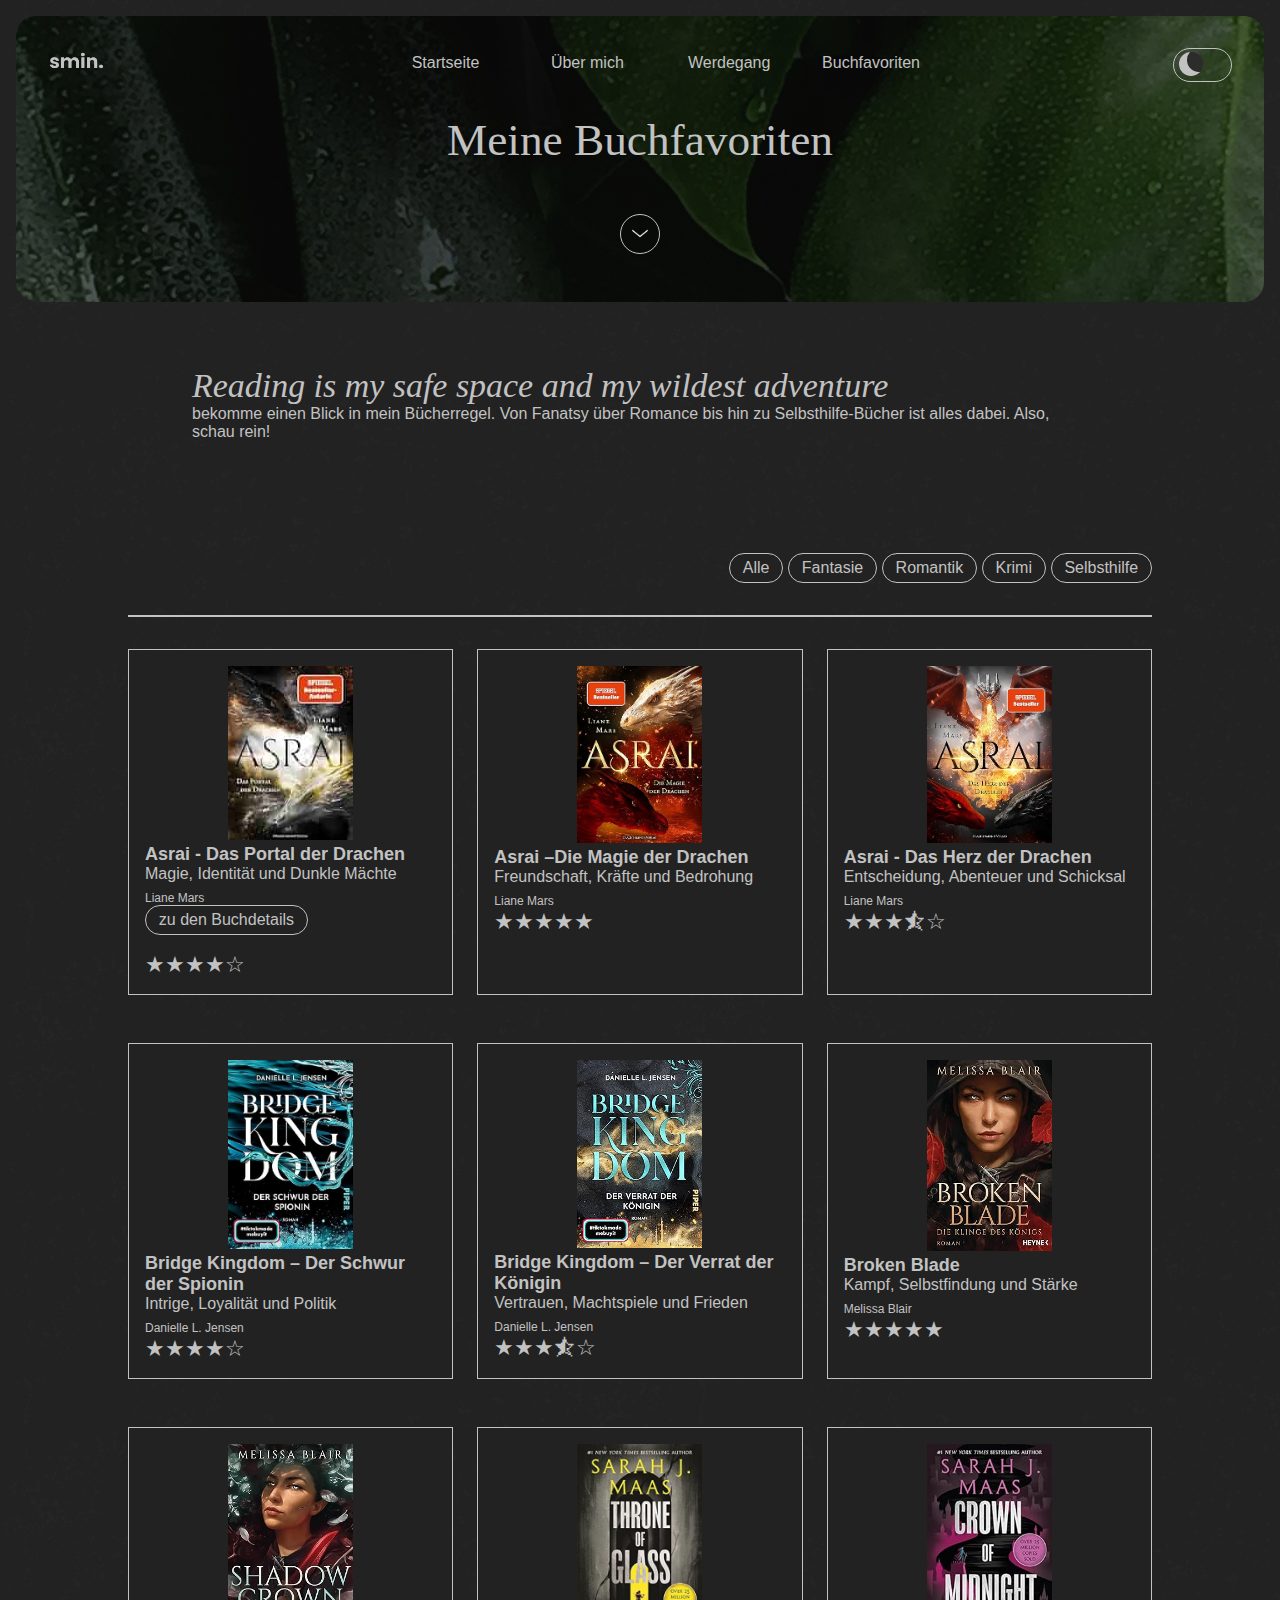
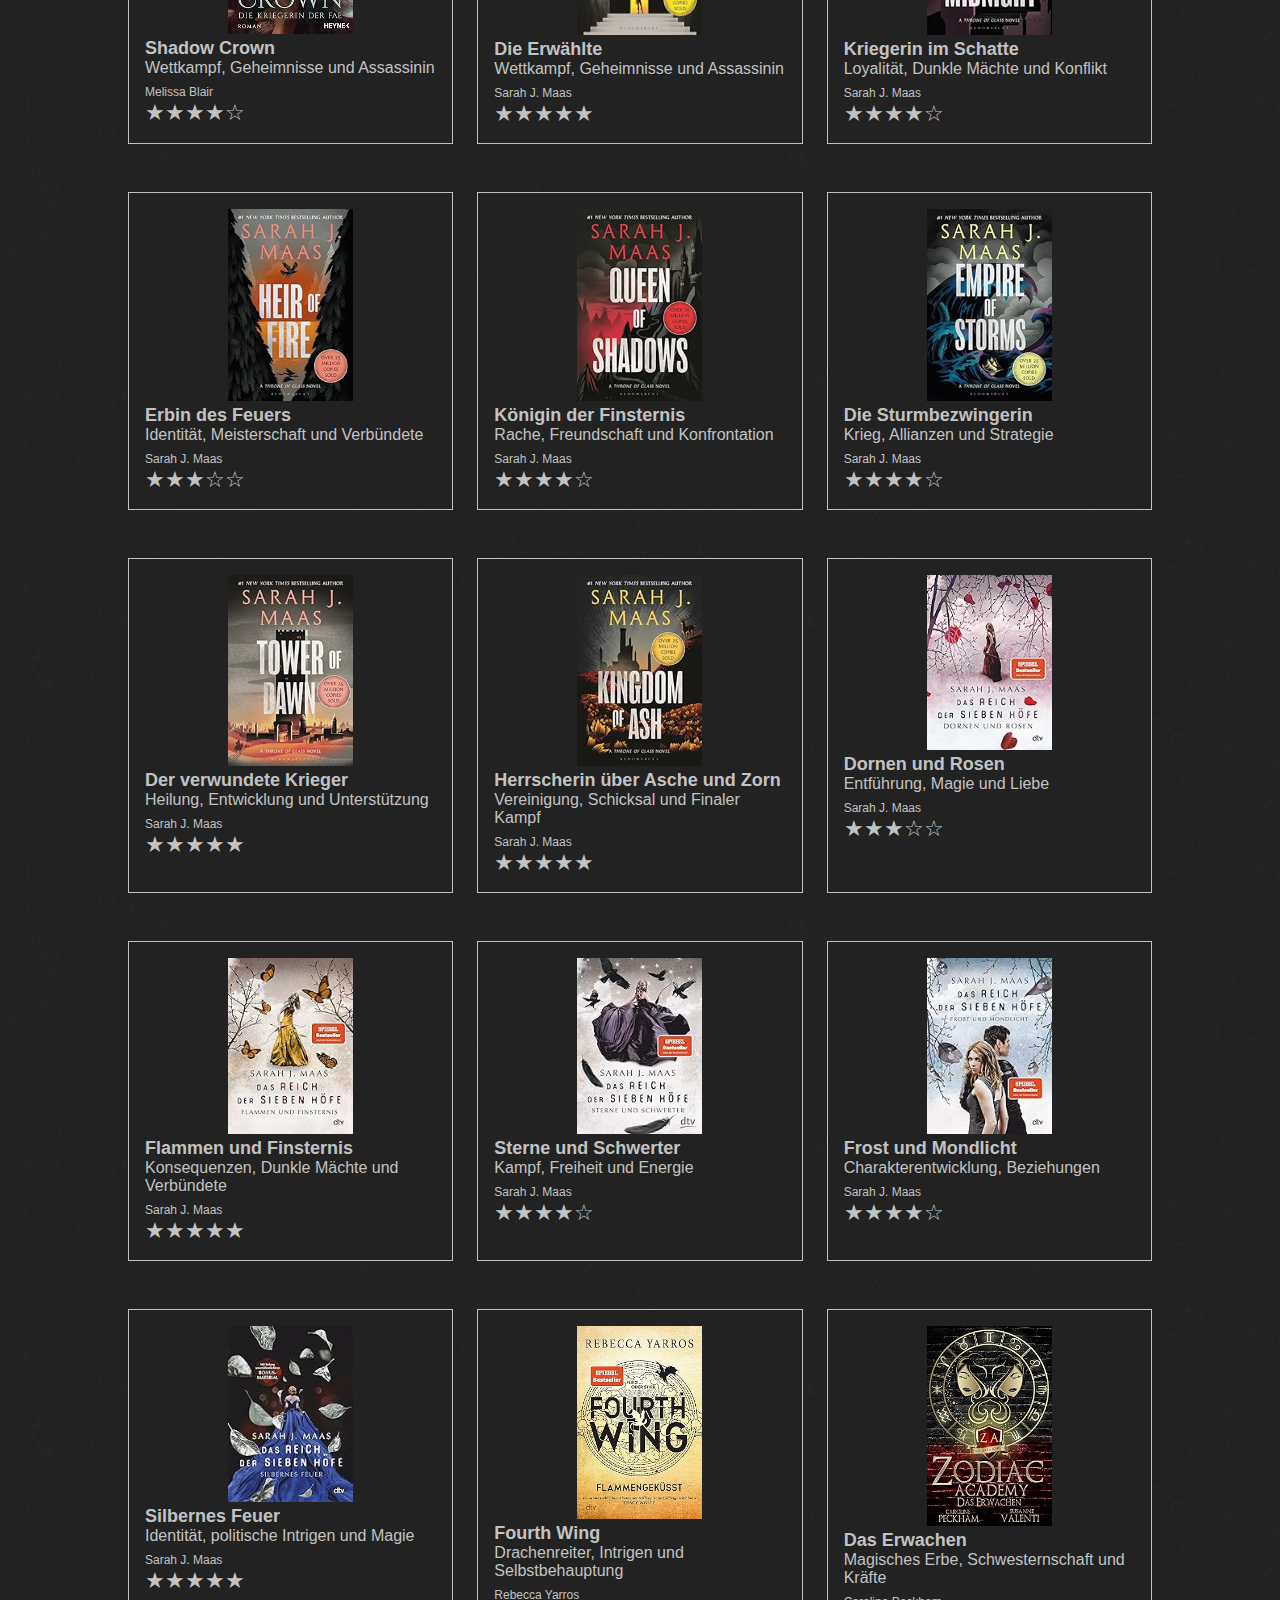
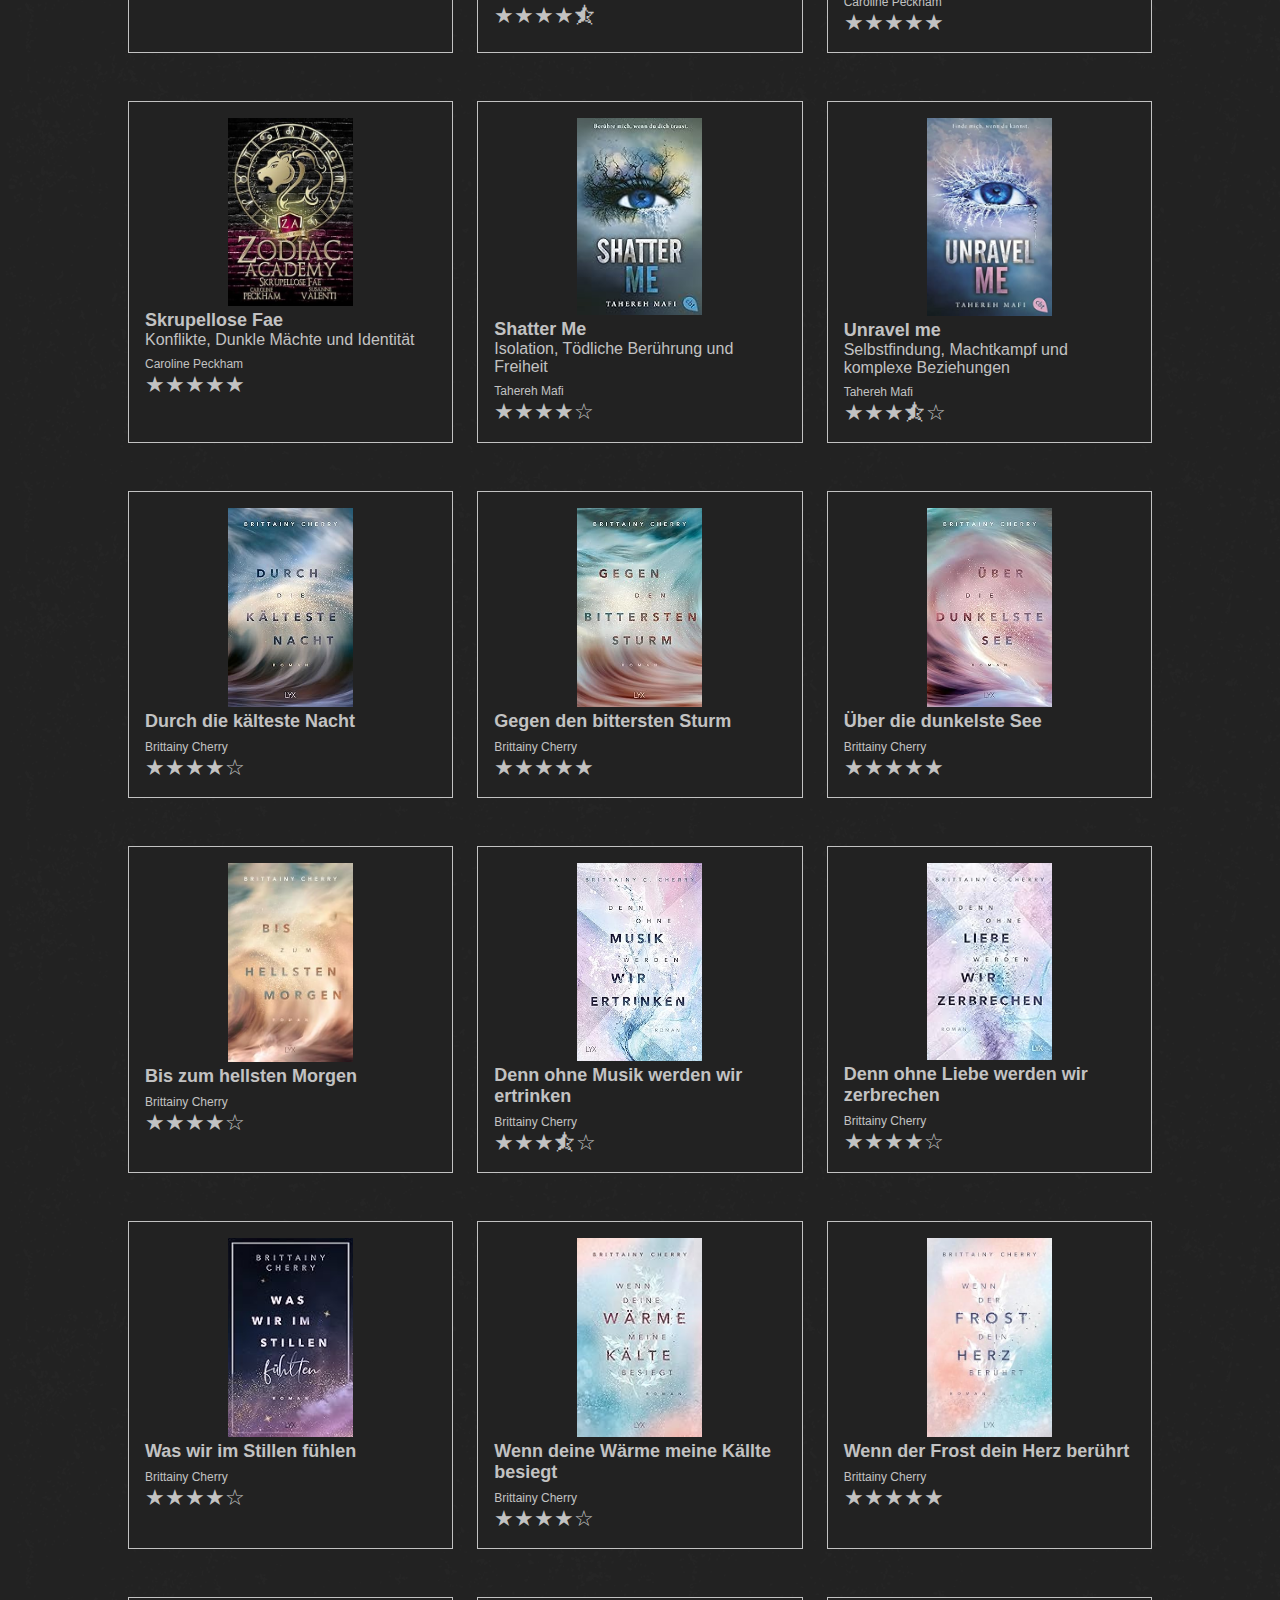
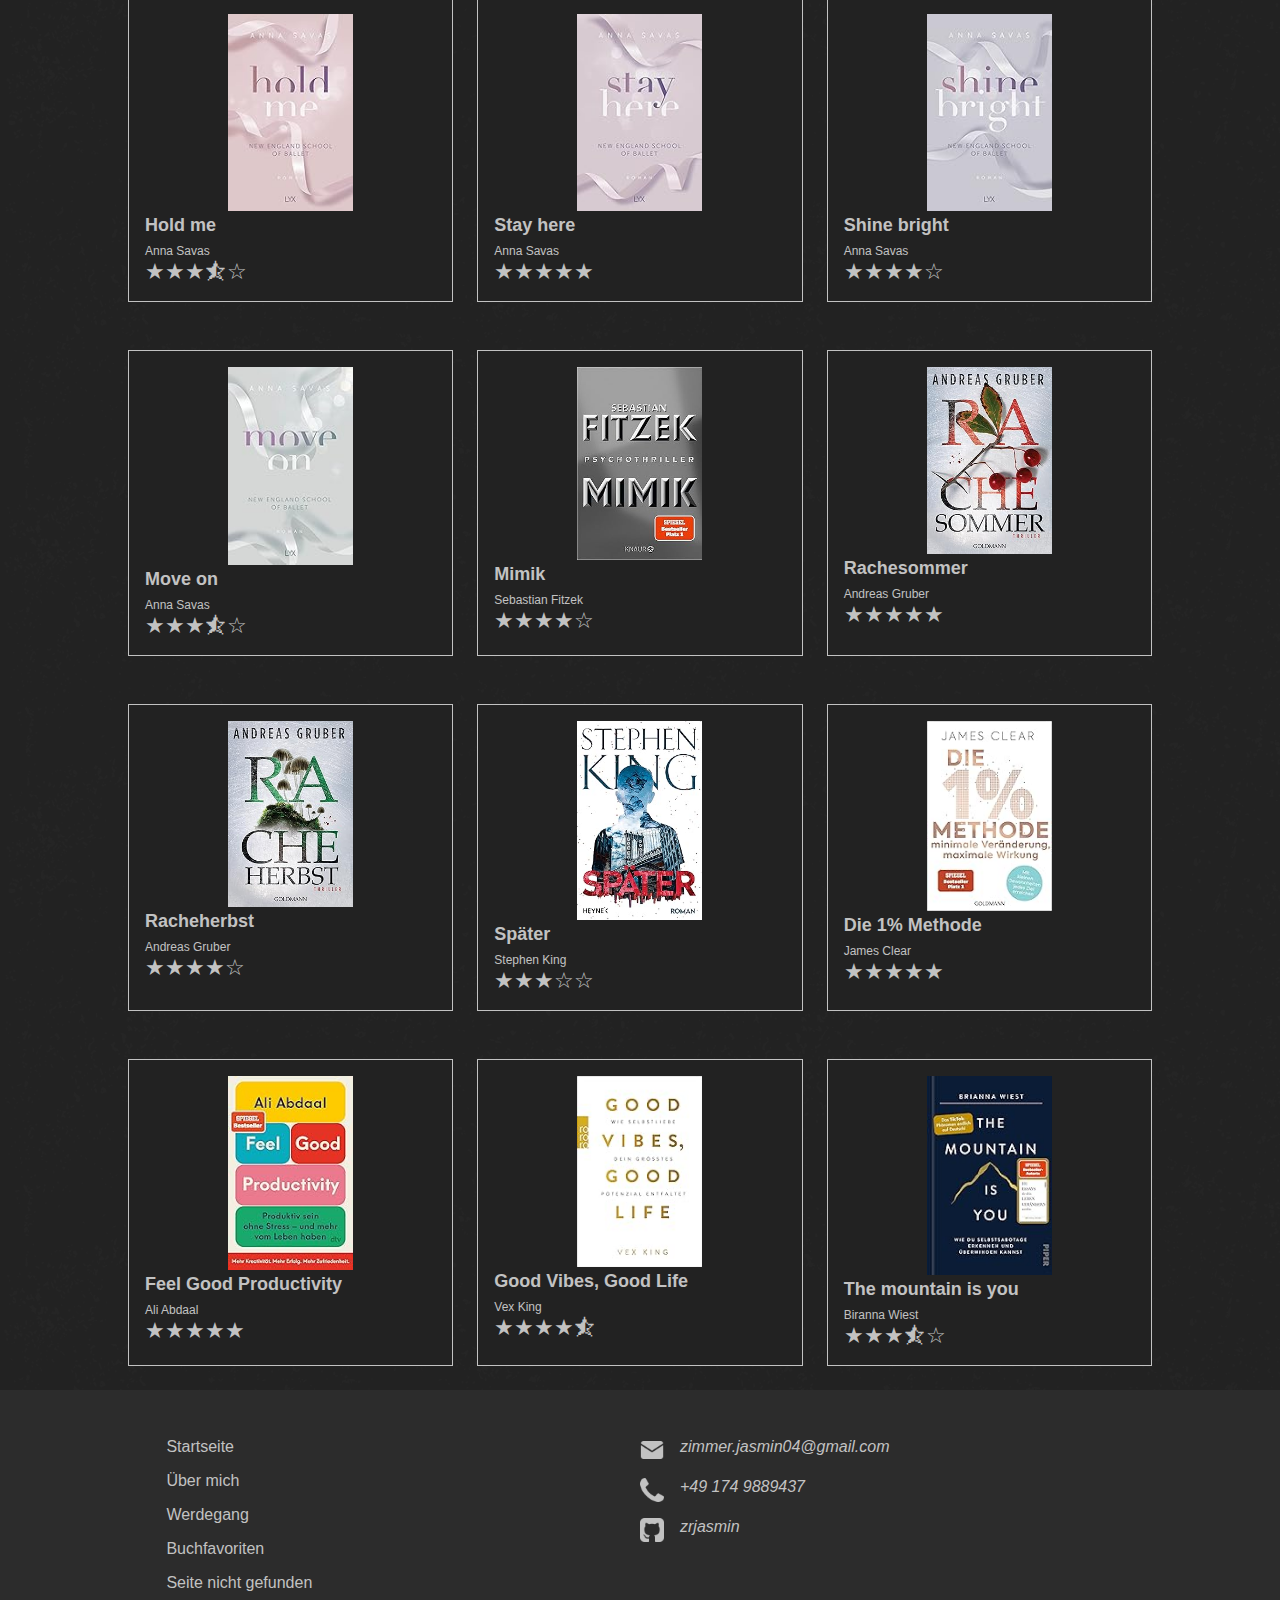
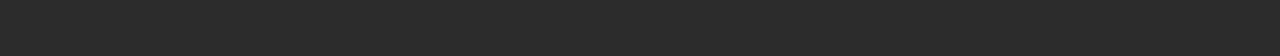
==== buchfavoriten.html @ d72a7612 "Alt Texte zu Bildern hinzugefügt" ====
<!DOCTYPE html>
<html lang="de" data-theme="dark">
  <head>
    <!--"/" wird durch Extension "Prettier" automatisch hinzugefügt-->
    <meta charset="UTF-8" />
    <meta name="viewport" content="width=device-width, initial-scale=1.0" />
    <title>Buchfavoriten</title>
    <link rel="stylesheet" href="buchfavoriten.css" />
    <link rel="stylesheet" href="global.css" />
    <script src="https://code.jquery.com/jquery-3.6.0.min.js"></script>
    <script defer src="./components.js"></script>
    <script defer src="rating.js"></script>
  </head>
  <body>
    <header id="header"></header>

    <main>
      <section class="intro">
        <h2><i>Reading is my safe space and my wildest adventure</i></h2>
        <p>
          bekomme einen Blick in mein Bücherregel. Von Fanatsy über Romance bis
          hin zu Selbsthilfe-Bücher ist alles dabei. Also, schau rein!
        </p>
      </section>

      <section class="buchübersicht">
        <div class="categories">
          <button class="book-filter" book-categorie="all">Alle</button>
          <button class="book-filter" book-categorie="fantasy">Fantasie</button>
          <button class="book-filter" book-categorie="romance">Romantik</button>
          <button class="book-filter" book-categorie="krimi">Krimi</button>
          <button class="book-filter" book-categorie="self-help">
            Selbsthilfe
          </button>
        </div>
        <div class="divider"></div>

        <div class="book-overlay hidden">
          <img
            src="./images/icon-close-darkm.png"
            class="close"
            onclick="closeOverlay()"
            aria-label="Buchdetails schließen"
          />
          <figure class="book-cover">
            <img src="" alt="" class="book-image" />
          </figure>
          <div class="overlay-info">
            <h3 class="book-title"></h3>
            <p class="book-keywords"></p>
            <p class="small book-author"></p>
          </div>
          <p></p>
        </div>

        <div class="container" id="buchcontainer">
          <article class="card fantasy" tabindex="0">
            <figure class="book-cover">
              <img
                src="./images/buecher/Asrai-1.jpg"
                alt="Cover mit zwei Drachen die um eine Portal herumfliegen"
                class="book-image"
              />
            </figure>
            <div class="book-info" data-rating="4">
              <h3 class="book-title">Asrai - Das Portal der Drachen</h3>
              <p class="book-keywords">Magie, Identität und Dunkle Mächte</p>
              <p class="small book-author">Liane Mars</p>
              <p class="hidden-klappentext">
                Entgegen aller Konventionen darf die mittellose Elaja eine
                Ausbildung zur Drachenreiterin beginnen. Doch ohne eigenen
                Drachen zur praktischen Prüfung anzutreten, ist schwierig. Zum
                Glück besitzt der nach einem schweren Flugunfall traumatisierte
                Ian gleich zwei Drachen. Die beiden gehen einen Deal ein, aber
                schon bald erkennt Elaja, dass Ians Drachen Geheimnisse hüten,
                die besser unentdeckt geblieben wären.
              </p>
              <button class="detail-button">zu den Buchdetails</button>
            </div>
          </article>

          <article class="card fantasy">
            <figure class="book-cover">
              <img
                src="./images/buecher/Asrai-2.jpg"
                alt="Buchcover mit zwei Drachen vor einem feurigen Hintergrund"
                class="book-image"
              />
            </figure>
            <div class="book-info" data-rating="5">
              <h3 class="book-title">Asrai –Die Magie der Drachen</h3>
              <p class="book-keywords">Freundschaft, Kräfte und Bedrohung</p>
              <p class="small book-author">Liane Mars</p>
            </div>
            <p class="hidden-klappentext">
              Elaja besitzt endlich ihren eigenen Drachen, nur ist der ganz
              anders als erwartet: dominant, kriegerisch und grummelig.
              Zusätzlich kämpft sie mit der in ihr erwachenden uralten Magie,
              die entschlossen den Mann töten will, den Elaja liebt. Um ihn zu
              retten und einen Krieg zu verhindern, muss sie die Asrai in sich
              besiegen. Ein Wagnis, das die gesamte Drachenwelt erschüttert.
            </p>
          </article>
          <article class="card fantasy">
            <figure class="book-cover">
              <img
                src="./images/buecher/Asrai-3.jpg"
                alt="Buchcover mit zwei sich ansehende Drachen und ein weiter Drachen der Feuer speit"
                class="book-image"
              />
            </figure>
            <div class="book-info" data-rating="3.5">
              <h3 class="book-title">Asrai - Das Herz der Drachen</h3>
              <p class="stichwörter">Entscheidung, Abenteuer und Schicksal</p>

              <p class="small book-author">Liane Mars</p>
            </div>
            <p class="hidden-klappentext">
              Eigentlich will Linnea nur in Ruhe als Dorfheilerin leben.
              Stattdessen wird sie an den Drachenhort gerufen, weil sie die
              wiedergeborene ASRAI sein soll. Leider weiß sie nichts mehr von
              ihren vergangenen Leben. Weder erinnert sie sich an Manila, den
              mächtigsten Drachen aller Zeiten, noch an den Mann, den sie einst
              unendlich liebte. Der hingegen weiß noch jedes Detail und setzt
              alles daran, seine frühere Seelengefährtin zurückzugewinnen. Doch
              Linnea ist nicht Elaja und will um ihrer selbst willen geliebt
              werden. Bis sie entdeckt, dass ihr Seelengefährte ein tödliches
              Geheimnis verbirgt.
            </p>
          </article>

          <article class="card fantasy">
            <figure class="book-cover">
              <img
                src="./images/buecher/bride-kingdom-1.jpg"
                alt="Buchcover mit türkisfarbenden magisch wirkenden Fäden"
                class="book-image"
              />
            </figure>
            <div class="book-info" data-rating="4">
              <h3 class="book-title">
                Bridge Kingdom – Der Schwur der Spionin
              </h3>
              <p class="book-keywords">Intrige, Loyalität und Politik</p>
              <p class="small book-author">Danielle L. Jensen</p>
            </div>
            <p class="hidden-klappentext">
              Ihr ganzes Leben lang wurde Lara darauf vorbereitet, Aren, den
              König des mysteriösen Bridge Kingdom, zu heiraten und
              auszuspionieren, um ihrem Vater die Geheimnisse des bisher
              uneinnehmbaren Reiches zu offenbaren. Doch als Lara Aren näher
              kennenlernt, beginnt sie, alles infrage zu stellen, was man sie
              gelehrt hat. Und je näher sie ihrem Ziel, dem Untergang des
              mächtigen Bridge Kingdom, kommt, desto mehr verliebt sie sich in
              dessen mysteriösen König. Nun muss sie sich entscheiden: Welches
              Königreich wird sie zerstören und welches Volk retten?
            </p>
          </article>
          <article class="card fantasy">
            <figure class="book-cover">
              <img
                src="./images/buecher/Bride-Kingdom-2.jpg"
                alt="Buchcover mit goldenen Schattierungen"
                class="book-image"
              />
            </figure>
            <div class="book-info" data-rating="3.5">
              <h3 class="book-title">
                Bridge Kingdom – Der Verrat der Königin
              </h3>
              <p class="book-keywords">Vertrauen, Machtspiele und Frieden</p>
              <p class="small book-author">Danielle L. Jensen</p>
            </div>
            <p class="hidden-klappentext">
              Lara hat die Intrigen ihres Vaters zu spät erkannt. Durch ihren
              Verrat konnte er das Bridge Kingdom einnehmen und hat nun die
              Kontrolle über alle anderen Reiche. Lara wurde verbannt und darf
              nie wieder ins Bridge Kingdom zurückkehren – sonst droht ihr der
              Tod. Doch dann wird Aren von ihrem Vater gefangen genommen. Lara
              ist fest entschlossen, Aren zu retten. Doch der Kampf um das
              Bridge Kingdom wird mit aller Brutalität geführt. Und während
              alle, die sie liebt, in tödlicher Gefahr schweben, muss Lara
              entscheiden, für wen sie kämpft: Aren, ihr Königreich oder sich
              selbst.
            </p>
          </article>

          <article class="card fantasy">
            <figure class="book-cover">
              <img
                src="./images/buecher/broken-blade.jpg"
                alt="Buchcover mit einer schwarzhaarigen Assassinin, die silbere Augen hat und eine Kapuze trägt"
                class="book-image"
              />
            </figure>
            <div class="book-info" data-rating="5">
              <h3 class="book-title">Broken Blade</h3>
              <p class="book-keywords">Kampf, Selbstfindung und Stärke</p>
              <p class="small book-author">Melissa Blair</p>
            </div>
            <p class="hidden-klappentext">
              Als Klinge des Königs hat Keera alles erreicht. Sie ist die
              wichtigste Assassine des Königs, und sie ist auch die beste.
              Niemand, der von Magie gezeichnet ist, kann ihr entkommen. Bis
              jetzt. Als Gerüchte über einen Rebellen aufkommen, der sich nur
              der Schatten nennt, muss Keera zeigen, was sie kann. Doch auch sie
              verbirgt ein dunkles Geheimnis – und eine noch heimlichere Liebe.
              Und plötzlich steht alles auf dem Spiel …
            </p>
          </article>
          <article class="card fantasy">
            <figure class="book-cover">
              <img
                src="./images/buecher/Shadow-crown.jpg"
                alt="Bild von einer schwarzhaarigen Assassinin, die vor einem leuchtetn Gestrüpp steht"
                class="book-image"
              />
            </figure>
            <div class="book-info" data-rating="4">
              <h3 class="book-title">Shadow Crown</h3>
              <!--ändern-->
              <p class="book-keywords">Wettkampf, Geheimnisse und Assassinin</p>
              <p class="small book-author">Melissa Blair</p>
            </div>
            <p class="hidden-klappentext">
              Für das Königreich ist Keera die Klinge des Königs, seine
              gefürchtetste und zuverlässigste Attentäterin. Doch im Verborgenen
              arbeitet sie mit den Faen zusammen. Gemeinsam mit dem dunklen,
              grüblerischen Fae Riven, der Keeras Blut in Wallung bringt, plant
              sie, den tyrannischen König des Menschenreichs zu töten. Doch es
              gibt einen Verräter unter ihnen – und Keera ist die
              Hauptverdächtige. Und gerade, als sie glaubt, eine neue Familie
              und ihre große Liebe gefunden zu haben, steht auf einmal noch viel
              mehr auf dem Spiel als nur ihr eigenes Leben …
            </p>
          </article>

          <article class="card fantasy">
            <figure class="book-cover">
              <img
                src="./images/buecher/throne-of-glass-1.jpg"
                alt="Buchcover mit eine großen Tor indem eine Frau steht"
                class="book-image"
              />
            </figure>
            <div class="book-info" data-rating="5">
              <h3 class="book-title">Die Erwählte</h3>
              <p class="book-keywords">Wettkampf, Geheimnisse und Assassinin</p>
              <p class="small book-author">Sarah J. Maas</p>
            </div>
            <p class="hidden-klappentext">
              Celaena Sardothien ist jung, schön und zum Tode verurteilt. Doch
              dann taucht Chaol Westfall, Captain der Leibgarde, auf und bietet
              ihr eine einzige Chance zum Überleben. Kronprinz Dorian hat sie
              dazu ausersehen, einen tödlichen Wettkampf zu bestreiten: Wenn es
              ihr gelingt, für ihn 23 kampferprobte Männer zu besiegen, wird sie
              ihre Freiheit wiedererlangen. Beim gemeinsamen Training mit
              Captain Westfall findet sie immer mehr Gefallen an dem jungen,
              geheimnisvollen Mann. Und auch der Kronprinz lässt sie nicht kalt.
              Zeit, über ihre Gefühle nachzudenken, bleibt ihr allerdings nicht.
              Denn etwas abgrundtief Böses lauert im Dunkeln des Schlosses – und
              es ist da, um zu töten.
            </p>
          </article>
          <article class="card fantasy">
            <figure class="book-cover">
              <img
                src="./images/buecher/crown-of-midnight.jpg"
                alt="Buchcover mit einer Frau, die vor einem Treppenaufgang steht"
                class="book-image"
              />
            </figure>
            <div class="book-info" data-rating="4">
              <h3 class="book-title">Kriegerin im Schatte</h3>
              <p class="book-keywords">Loyalität, Dunkle Mächte und Konflikt</p>
              <p class="small book-author">Sarah J. Maas</p>
            </div>
            <p class="hidden-klappentext">
              Celaena hat sich in einem unerbittlichen Wettkampf gegen ihre
              Konkurrenten durchgesetzt und ist nun Champion des Königs. Nach
              seinen Vorgaben soll sie unliebsame Gegner beseitigen, die dessen
              grausame Herrschaft beenden wollen. Doch statt sie aus dem Weg zu
              räumen, warnt Celaena seine Feinde und ermöglicht ihnen so die
              Flucht. Dieses Geheimnis verbirgt sie zunächst selbst vor Chaol,
              zu dem sie sich gegen ihren Willen immer mehr hingezogen fühlt.
              Wie sehr kann sie ihm vertrauen? Schließlich ist Chaol der Captain
              der königlichen Leibgarde. Soll sie auf ihr Herz oder ihren
              Verstand hören?
            </p>
          </article>
          <article class="card fantasy">
            <figure class="book-cover">
              <img
                src="./images/buecher/heir-of-fire.jpg"
                alt="Buchcover mit eine fliegenden Vogel in zwischen Bäumen fliegt"
                class="book-image"
              />
            </figure>
            <div class="book-info" data-rating="3">
              <h3 class="book-title">Erbin des Feuers</h3>
              <p class="book-keywords">
                Identität, Meisterschaft und Verbündete
              </p>
              <p class="small book-author">Sarah J. Maas</p>
            </div>
            <p class="hidden-klappentext">
              Von den Salzminen Endoviers über das gläserne Schloss in Rifthold
              bis nach Wendlyn – ganz gleich, wohin Celaenas Weg führt, sie muss
              sich ihrer Vergangenheit stellen und dem Geheimnis ihrer Herkunft.
              Einem Geheimnis, das alles – ihre Gegenwart und ihre Zukunft – für
              immer verändern wird.
            </p>
          </article>

          <article class="card fantasy">
            <figure class="book-cover">
              <img
                src="./images/buecher/queen-of-shadows.jpg"
                alt="Buchcover von einem düsteren Schloss"
                class="book-image"
              />
            </figure>
            <div class="book-info" data-rating="4">
              <h3 class="book-title">Königin der Finsternis</h3>
              <p class="book-keywords">Rache, Freundschaft und Konfrontation</p>
              <p class="small book-author">Sarah J. Maas</p>
            </div>
            <p class="hidden-klappentext">
              Celaena hat tödliche Wettkämpfe überlebt, ihr wurde das Herz
              gebrochen, sie hat sich den Schatten ihrer Vergangenheit gestellt
              und es überstanden. Jetzt kehrt sie zurück nach Adarlan. Aber
              nicht mehr als Celaena Sardothien, sondern als Aelin Galathynius,
              Königin von Terrasen. Doch bevor sie ihren Thron besteigen kann,
              muss sie noch offene Rechnungen begleichen. Da ist zum einen ihr
              alter Meister, der sie verraten und dem Tod überlassen hat. Und
              der König von Adarlan, der in seinem grenzenlosen Machthunger die
              Magie verbannt, ihre Eltern getötet und den ganzen Kontinent
              unterworfen hat. Eine Aufgabe, würdig einer Kämpferin, würdig
              einer dunklen Königin …
            </p>
          </article>

          <article class="card fantasy">
            <figure class="book-cover">
              <img
                src="./images/buecher/empire-of-storms.jpg"
                alt="Buchcover mit einer angsteinflössenden Meereswelle"
                class="book-image"
              />
            </figure>
            <div class="book-info" data-rating="4">
              <h3 class="book-title">Die Sturmbezwingerin</h3>
              <p class="book-keywords">Krieg, Allianzen und Strategie</p>
              <p class="small book-author">Sarah J. Maas</p>
            </div>
            <p class="hidden-klappentext">
              Celaena ist in ihre Heimat zurückgekehrt, aber nicht mehr als
              Celaena Sardothien, sondern als Aelin Galathynius. Das ist ihr
              wahrer Name, der Name der rechtmäßigen Königin von Terrasen. Doch
              der Weg auf den Thron ist noch lang, denn von allen Seiten nahen
              Feinde heran. Aelin muss sich nicht nur gegen den dunklen
              Valg-König Erawan, der ihre Welt erobern und versklaven möchte,
              behaupten, sondern auch gegen die Königin der Fae, die
              unsterbliche Maeve. Es wird zu einem Kampf kommen und Aelin muss
              sich fragen, was – oder wen – sie bereit ist zu opfern, um ihre
              Welt zu retten … Doch ganz gleich, was auch passiert, Rowan steht
              unverrückbar an ihrer Seite.
            </p>
          </article>

          <article class="card fantasy">
            <figure class="book-cover">
              <img
                src="./images/buecher/tower-of-dawn.jpg"
                alt="Buchcover von einem abgelegte Turm in der Wüste"
                class="book-image"
              />
            </figure>
            <div class="book-info" data-rating="5">
              <h3 class="book-title">Der verwundete Krieger</h3>
              <p class="book-keywords">
                Heilung, Entwicklung und Unterstützung
              </p>
              <p class="small book-author">Sarah J. Maas</p>
            </div>
            <p class="hidden-klappentext">
              Selbstlos, mutig und verliebt in Celaena – all das war Chaol
              Westfall, Anführer der königlichen Leibgarde. Doch diese Zeiten
              sind vorbei. Das gläserne Schloss liegt in Schutt und Asche,
              Celaena ist nun Aelin Ashryver, rechtmäßige Königin von Terrasen,
              und Chaol selbst so schwer verletzt, dass er für immer gezeichnet
              sein wird. Seine einzige Chance auf Heilung liegt in Antica, der
              mächtigen Hauptstadt des südlichen Kontinents und Sitz der
              berühmten Schule für Heilerinnen. Während Aelin sich gegen den
              drohenden Krieg mit dem dunklen König wappnet, bricht Chaol nach
              Antica auf. Doch was er dort entdeckt, wird ihn nicht nur für
              immer verändern, es kann auch die Rettung für ganz Erilea
              bedeuten.
            </p>
          </article>

          <article class="card fantasy">
            <figure class="book-cover">
              <img
                src="./images/buecher/kingdom-of-ash.jpg"
                alt="Buchcover von einer Blumenwiese mit einem Schloss im Hintergrund"
                class="book-image"
              />
            </figure>
            <div class="book-info" data-rating="5">
              <h3 class="book-title">Herrscherin über Asche und Zorn</h3>
              <p class="book-keywords">
                Vereinigung, Schicksal und Finaler Kampf
              </p>

              <p class="small book-author">Sarah J. Maas</p>
            </div>
            <p class="hidden-klappentext">
              Aelin alias Celaena wird von der Dunklen Königin gefangen
              gehalten. Eingesperrt in einem Käfig an einem geheimen Ort scheint
              eine Flucht unmöglich zu sein. Während Prinz Rowan die halbe Welt
              nach seiner verlorenen Liebe absucht, versuchen Aedion und
              Gestaltenwandlerin Lysandra, ihre Heimat – nun ohne die Macht und
              den Schutz ihrer Königin – mit allen Mitteln zu verteidigen. Alte
              Bündnisse werden gebrochen, neue geschmiedet und gestärkt. Alles
              läuft auf die letzte große Schlacht hinaus, die Aelin Feuerherz
              und ihre Gefährten für sich entscheiden müssen, um Erilea vor der
              Herrschaft der Dämonen zu bewahren.
            </p>
          </article>

          <article class="card fantasy">
            <figure class="book-cover">
              <img
                src="./images/buecher/Dornen-und-Rosen.jpg"
                alt="Buchcover von einer Frau, die von Rosenzweigen umgeben ist"
                class="book-image"
              />
            </figure>
            <div class="book-info" data-rating="3">
              <h3 class="book-title">Dornen und Rosen</h3>
              <p class="book-keywords">Entführung, Magie und Liebe</p>

              <p class="small book-author">Sarah J. Maas</p>
            </div>
            <p class="hidden-klappentext">
              Die junge Jägerin Feyre wird in das sagenumwobene Reich der Fae
              entführt. Nichts ist dort, wie es scheint. Sicher ist nur eins:
              Sie muss einen Weg finden, um ihre Liebe zu retten. Oder ihre
              ganze Welt ist verloren.
            </p>
          </article>
          <article class="card fantasy">
            <figure class="book-cover">
              <img
                src="./images/buecher/Flammen-und-Finsternis.jpg"
                alt="Buchcover von einer Frau, die von Ästen und Schmetterlingen umgeben ist"
                class="book-image"
              />
            </figure>
            <div class="book-info" data-rating="5">
              <h3 class="book-title">Flammen und Finsternis</h3>
              <p class="book-keywords">
                Konsequenzen, Dunkle Mächte und Verbündete
              </p>

              <p class="small book-author">Sarah J. Maas</p>
            </div>
            <p class="hidden-klappentext">
              Feyre hat überlebt. Sie hat Amarantha, die grausame Fae-Königin,
              besiegt und ist mit Tamlin an den Frühlingshof zurückgekehrt. Doch
              das scheinbar glückliche Ende täuscht. Tamlin verändert sich immer
              mehr und nimmt ihr allen Freiraum. Feyre hat Albträume, denn sie
              kann die schrecklichen Dinge nicht vergessen, die sie tun musste,
              um Tamlin zu retten. Und sie ist einen riskanten Handel mit Rhys
              eingegangen und muss nun jeden Monat eine Woche an seinem
              gefürchteten Hof der Nacht verbringen. Dort wird sie immer tiefer
              in ein Netz aus Intrigen, Machtspielen und ungezügelter
              Leidenschaft gezogen.
            </p>
          </article>
          <article class="card fantasy">
            <figure class="book-cover">
              <img
                src="./images/buecher/Sterne-und-Schwerter.jpg"
                alt="Buchcover von einer Frau in einem pompösen Kleid umgeben von Raben"
                class="book-image"
              />
            </figure>
            <div class="book-info" data-rating="4">
              <h3 class="book-title">Sterne und Schwerter</h3>
              <p class="book-keywords">Kampf, Freiheit und Energie</p>

              <p class="small book-author">Sarah J. Maas</p>
            </div>
            <p class="hidden-klappentext">
              Feyre hat ihren Seelengefährten gefunden. Doch es ist nicht
              Tamlin, sondern Rhys. Trotzdem kehrt sie an den Frühlingshof
              zurück, um mehr über Tamlins Pläne herauszufinden. Er ist auf
              einen gefährlichen Handel mit dem König von Hybern eingegangen und
              der will nur eins – Krieg. Feyre lässt sich damit auf ein
              gefährliches Doppelspiel ein, denn niemand darf von ihrer
              Verbindung zu Rhys erfahren. Eine Unachtsamkeit würde den sicheren
              Untergang nicht nur für Feyre, sondern für ganz Prythian bedeuten.
              Doch wie lange kann sie ihre Absichten geheim halten, wenn es
              Wesen gibt, die mühelos in Feyres Gedanken eindringen können?
            </p>
          </article>
          <article class="card fantasy">
            <figure class="book-cover">
              <img
                src="./images/buecher/Frost-und-Mondlicht.jpg"
                alt="Buchcover von einem Paar"
                class="book-image"
              />
            </figure>
            <div class="book-info" data-rating="4">
              <h3 class="book-title">Frost und Mondlicht</h3>
              <p class="book-keywords">Charakterentwicklung, Beziehungen</p>

              <p class="small book-author">Sarah J. Maas</p>
            </div>
            <p class="hidden-klappentext">
              Der schreckliche Kampf gegen Hybern ist nicht spurlos an Feyre,
              Rhys und ihren Gefährten vorbeigegangen. Trotzdem geben sie alles
              dafür, den Hof der Nacht wiederaufzubauen und den unsicheren
              Frieden im Reich zu erhalten. Die bevorstehende Wintersonnenwende
              bietet die perfekte Gelegenheit, endlich abzuschalten und
              gemeinsam zu feiern. Doch auch die festliche Atmosphäre kann die
              Schatten der Vergangenheit nicht zurückhalten – denn Feyres
              Freunde tragen tiefe Wunden in sich und ihren Verbündeten aus dem
              Krieg ist noch lange nicht zu trauen.
            </p>
          </article>
          <article class="card fantasy">
            <figure class="book-cover">
              <img
                src="./images/buecher/Silbernes-Feuer.jpg"
                alt="Buchcover von einer Frau in einem lilanen pompösen Kleid"
                class="book-image"
              />
            </figure>
            <div class="book-info" data-rating="5">
              <h3 class="book-title">Silbernes Feuer</h3>
              <p class="book-keywords">
                Identität, politische Intrigen und Magie
              </p>

              <p class="small book-author">Sarah J. Maas</p>
            </div>
            <p class="hidden-klappentext">
              Feyres Schwester Nesta war schon immer stolz, wütend und
              nachtragend – und seit sie gegen ihren Willen eine High Fae wurde,
              fällt es ihr schwer, ihren Platz am Hof der Nacht zu finden.
              Ausgerechnet Cassian soll Nesta nun dabei helfen, ihr Schicksal zu
              akzeptieren. Doch die plötzliche Nähe zu ihm stellt Nesta vor eine
              beinahe unerträgliche Herausforderung, denn noch immer kann und
              will sie ihren Gefühlen für Cassian nicht nachgeben. Als dem Reich
              der Fae erneut ein Krieg droht, liegt es an Nesta, drei magische
              Artefakte zu finden – um das Schlimmste zu verhindern. Doch die
              Suche bringt nicht nur dunkle Machenschaften ans Licht, sondern
              auch Nestas magische Fähigkeiten, die eine ungeahnte Gefahr
              darstellen …
            </p>
          </article>

          <article class="card fantasy">
            <figure class="book-cover">
              <img
                src="./images/buecher/Fourth-Wing.jpg"
                alt="Buchcover mit einem Symbol"
                class="book-image"
              />
            </figure>
            <div class="book-info" data-rating="4.5">
              <h3 class="book-title">Fourth Wing</h3>
              <p class="book-keywords">
                Drachenreiter, Intrigen und Selbstbehauptung
              </p>

              <p class="small book-author">Rebecca Yarros</p>
            </div>
            <p class="hidden-klappentext">
              Violets Traum, Schriftgelehrte am renommierten Basgiath War
              College zu werden, zerplatzt jäh, da sie als Tochter der Generalin
              am Auswahlverfahren der Drachenreiter teilnehmen muss. Das erste
              Jahr wird nicht einmal die Hälfte aller Bewerber überleben, denn
              Drachen binden keine schwachen Menschen, sie fackeln sie nieder.
              Die meisten Kadetten wollen Violet allein aufgrund ihrer Herkunft
              niederstrecken – besonders Xaden, der mächtigste und
              skrupelloseste unter den Geschwaderführern. Und ohne Frage auch
              der attraktivste. Ausgerechnet ihm wird Violet unterstellt. Sie
              wird jeden Vorteil nutzen müssen, wenn sie überleben will. Denn am
              Basgiath War College haben alle eine Agenda und es gibt nur zwei
              Wege hinaus: den Abschluss machen oder sterben.
            </p>
          </article>

          <article class="card fantasy">
            <figure class="book-cover">
              <img
                src="./images/buecher/ZA-1.jpg"
                alt="Buchcover vom Sternzeichen Zwilling"
                class="book-image"
              />
            </figure>
            <div class="book-info" data-rating="5">
              <h3 class="book-title">Das Erwachen</h3>
              <p class="book-keywords">
                Magisches Erbe, Schwesternschaft und Kräfte
              </p>

              <p class="small book-author">Caroline Peckham</p>
            </div>
            <p class="hidden-klappentext">
              "Ich bin ein Zwilling – sowohl in Bezug auf mein Sternzeichen als
              auch auf meine Geburt. Außerdem bin ich impulsiv. Neugierig.
              Eigensinnig. Erbin eines Throns, von dessen Existenz ich keine
              Ahnung hatte. Und wie sich nun herausstellt, bin ich auch Fae.
              Aber natürlich gibt es da einen Haken: Um mein Geburtsrecht
              einzufordern, muss ich beweisen, dass ich das mächtigste
              übernatürliche Wesen in ganz Solaria bin. Und sicher, technisch
              gesehen stimmt das. Schließlich bin ich die Tochter des Grausamen
              Königs. Allerdings war keine Rede davon, dass alle Fae dieses
              Königreichs meinen Thron beanspruchen würden, wenn sie könnten.
              Die Academy, auf die ich geschickt werde, ist nicht nur verdammt
              gefährlich – hier geht so richtig die Post ab. Vampire beißen
              schwächere Studenten in den Gängen, das Werwolfsrudel veranstaltet
              bei jedem Vollmond Orgien im Wimmernden Wald, und von den dunklen
              und perversen Methoden, mit denen die Sirenen ihre Kräfte auf die
              Emotionen anderer ausüben, möchte ich gar nicht erst anfangen.
              Auch nicht davon, dass mein sündhaft verlockender Dozent für
              Grundlagen der Magie seine Nachsitz-Sessions so veranstaltet, dass
              man danach eigentlich in Therapie müsste. Die Kurse sind total
              interessant – wenn man es schafft, sie zu überleben. Und das
              Sternzeichen der Zwillinge, das ich erwähnt habe? Es bestimmt
              jetzt meine Elementarmagie und wirkt sich auf mein Schicksal aus.
              Astrologie zu verstehen, ist also unerlässlich, wenn ich meine
              Kommilitonen bezwingen will – was im Übrigen aktiv gefördert wird.
              Mein größtes Problem ist der heiße Drachenwandler, der ein Auge
              auf meinen Thron geworfen hat. Er und seine drei Psycho-Freunde
              sind fest entschlossen, mir die Zeit hier zur Hölle zu machen. Ich
              muss also nur überleben. Aber das Schicksal könnte andere Pläne
              mit mir haben. Verdammt, warum habe ich nicht einfach einen Brief
              aus Hogwarts bekommen?"
            </p>
          </article>
          <article class="card fantasy">
            <figure class="book-cover">
              <img
                src="./images/buecher/ZA-2.jpg"
                alt="Buchcover vom Sternzeichen Löwe"
                class="book-image"
              />
            </figure>
            <div class="book-info" data-rating="5">
              <h3 class="book-title">Skrupellose Fae</h3>
              <p class="book-keywords">
                Konflikte, Dunkle Mächte und Identität
              </p>

              <p class="small book-author">Caroline Peckham</p>
            </div>
            <p class="hidden-klappentext">
              Sie haben versucht, uns zu vernichten. Fast wären sie damit
              erfolgreich gewesen. Aber wir lassen uns nicht unterkriegen. Die
              Celestia-Erben wähnen die Sterne auf ihrer Seite. Aber sie wissen
              nicht, was sie erwartet. Wir müssen klug vorgehen. Sie einzeln zu
              bekämpfen, ist keine Option, also müssen wir kreativ werden. Es
              wird nicht einfach sein, unter dem Radar zu bleiben. Aber wenn uns
              das gelingt, werden sie nichts von unserer Beteiligung ahnen, wenn
              ihr Leben aus den Fugen gerät. Außerdem haben sie uns bereits an
              die Schwelle zur Hölle gebracht – wie viel weiter können sie noch
              gehen?
            </p>
          </article>
          <article class="card fantasy">
            <figure class="book-cover">
              <img
                src="./images/buecher/shatter-me.jpg"
                alt="Buchcover mit einem Auge mit Ästen als Wimpern"
                class="book-image"
              />
            </figure>
            <div class="book-info" data-rating="4">
              <h3 class="book-title">Shatter Me</h3>
              <p class="book-keywords">
                Isolation, Tödliche Berührung und Freiheit
              </p>
              <p class="small book-author">Tahereh Mafi</p>
            </div>
            <p class="hidden-klappentext">
              Ihr Leben lang war Juliette einsam, eine Ausgestoßene – ein
              Monster. Ihre Berührung ist tödlich, man fürchtet sie, hat sie
              weggesperrt. Bis die Machthaber einer fast zerstörten Welt sich
              ihrer als Waffe bedienen möchten. Doch Juliette beschließt zu
              kämpfen – gegen die, die sie gefangen halten, gegen sich selbst,
              das Dunkel in ihr. Für ihre Liebe. Und für den Zauber der
              Berührung ...
            </p>
          </article>
          <article class="card fantasy">
            <figure class="book-cover">
              <img
                src="./images/buecher/unravel-me.jpg"
                alt="Buchcover mit einem Auge "
                class="book-image"
              />
            </figure>
            <div class="book-info" data-rating="3.5">
              <h3 class="book-title">Unravel me</h3>
              <p class="book-keywords">
                Selbstfindung, Machtkampf und komplexe Beziehungen
              </p>

              <p class="small book-author">Tahereh Mafi</p>
            </div>
            <p class="hidden-klappentext">
              Juliette ist die Flucht gelungen. Sie und Adam sind den Fängen des
              grausamen Regimes entkommen und haben Zuflucht gefunden im Omega
              Point, dem Stützpunkt der Rebellen. Hier gibt es andere wie sie
              mit übernatürlichen Kräften, und zum ersten Mal fühlt Juliette
              sich nicht mehr als Ausgestoßene. Doch der Fluch ihrer tödlichen
              Berührung verfolgt sie auch hier – zumal Adam nicht länger völlig
              immun dagegen ist. Während ihre Liebe zueinander immer unmöglicher
              scheint, rückt der Krieg mit dem Reestablishment unaufhaltsam
              näher. Und mit ihm das Wiedersehen mit dem dunklen und
              geheimnisvollen Warner, hinter dessen scheinbar gefühlloser
              Fassade sich so viel mehr verbirgt, als es den Anschein hat ...
            </p>
          </article>
          <!--Romance Bücher-->
          <article class="card romance">
            <figure class="book-cover">
              <img
                src="./images/buecher/durch-die-kälteste-nacht.jpg"
                alt="Buchcover mit blauen fließenden Formen"
                class="book-image"
              />
            </figure>
            <div class="book-info" data-rating="4">
              <h3 class="book-title">Durch die kälteste Nacht</h3>
              <p class="small book-author">Brittainy Cherry</p>
            </div>
            <p class="hidden-klappentext">
              Ich habe so lang in der Dunkelheit gelebt, dass ich dein Licht
              fast vergessen hätte Als ich Kennedy Lost das erste Mal nach all
              den Jahren wieder begegnete, hätte ich sie fortschicken sollen.
              Ich hätte ihr sagen müssen, dass sie nie wieder zurückkommen soll
              und dass ich sie nicht wiedersehen will, weil ich sie nicht
              brauche. Aber dann erkannte ich, dass sie kurz vor dem Ertrinken
              war. Ich sah, dass sie von Erinnerungen und Schuldgefühlen auf den
              Grund gezogen wurde. Die Traurigkeit in mir erkannte dieselbe
              Traurigkeit in ihr, und ich wusste plötzlich, dass nichts auf der
              Welt mehr zählte, als Kennedy das Gefühl zu geben, dass selbst
              dieser Teil von ihr es wert ist, geliebt zu werden - auch wenn
              mein eigenes Herz daran zerbrechen würde ...
            </p>
          </article>
          <article class="card romance">
            <figure class="book-cover">
              <img
                src="/images/buecher/gegen-den-bittersten-sturm.jpg"
                alt="Buchcover mit grünen und rosanen fließenden Formen"
                class="book-image"
              />
            </figure>
            <div class="book-info" data-rating="5">
              <h3 class="book-title">Gegen den bittersten Sturm</h3>
              <p class="small book-author">Brittainy Cherry</p>
            </div>
            <p class="hidden-klappentext">
              Durch ihn wusste ich, dass es Sekunden gab, in denen alles perfekt
              zusammenpasste Als ich ihm eines Abends plötzlich wieder
              gegenüberstand, konnte ich fühlen, wie mein Herz erneut zerbrach.
              Denn für die Welt war er Connor Roe - einer der vermögendsten und
              einflussreichsten Männer New Yorks. Aber für mich war er der Mann,
              dem ich in einer Nacht vor zwei Jahren all meine Träume und
              tiefsten Geheimnisse anvertraut hatte. Für einen kurzen Augenblick
              hatten wir uns ineinander verliebt - weil wir wussten, dass wir
              uns nicht wiedersehen werden. Doch jetzt war er zurück in meinem
              Leben - wieder war es der falsche Zeitpunkt für uns. Und so zog er
              mich an sich und hielt mich einfach nur fest. Denn niemand wusste
              besser als Connor, dass man manchmal in den Trümmern stehen und
              hoffen musste, dass man lernte, mit den zerbrochenen Teilen zu
              leben.
            </p>
          </article>
          <article class="card romance">
            <figure class="book-cover">
              <img
                src="./images/buecher/über-die-dunkelste-See.jpg"
                alt="Buchcover mit trükisenen und rosanen fließenden Formen"
                class="book-image"
              />
            </figure>
            <div class="book-info" data-rating="5">
              <h3 class="book-title">Über die dunkelste See</h3>
              <p class="small book-author">Brittainy Cherry</p>
            </div>
            <p class="hidden-klappentext">
              Vielleicht brauchte er mich und das Licht in mir, weil er sich
              sonst vollends in der Dunkelheit verloren hätte Ich verstehe
              nicht, warum mich mein Vater in seinem Testament Damian Blackstone
              versprochen hat. Ich weiß nichts über ihn, nur dass er mit diesem
              Deal genauso wenig einverstanden ist wie ich. Trotzdem haben wir
              keine Wahl: Wir müssen heiraten und sechs Monate zusammenleben,
              oder wir verlieren unser millionenschweres Erbe für immer! Doch
              wir sind viel zu verschieden, als dass das mit uns gut gehen
              könnte. Damian ist eiskalt und von einer Dunkelheit umgeben, die
              jedes Sonnenlicht verschlingt. Aber manchmal sehe ich in seinem
              Blick, dass er sich nach meiner Leichtigkeit verzehrt. Und dann
              weiß ich, dass ihn zu heiraten vielleicht der Anfang von etwas
              Wunderschönem sein könnte ...
            </p>
          </article>
          <article class="card romance">
            <figure class="book-cover">
              <img
                src="./images/buecher/bis-zum-hellsten-Morgen.jpg"
                alt="Buchcover mit gelben fließenden Formen"
                class="book-image"
              />
            </figure>
            <div class="book-info" data-rating="4">
              <h3 class="book-title">Bis zum hellsten Morgen</h3>
              <p class="small book-author">Brittainy Cherry</p>
            </div>
            <p class="hidden-klappentext">
              Der größte Schauspieler der Welt hat einmal mir gehört, aber jetzt
              sind wir nichts als Fremde füreinander Als Aiden Walters mir nach
              fünf Jahren wieder gegenüberstand, konnte ich es kaum glauben.
              Einst war er mein gewesen. Mein bester Freund, meine große Liebe.
              Doch inzwischen lag dem Oscarpreisträger die ganze Welt zu Füßen,
              und wir sprachen kein Wort mehr miteinander. Ich wollte ihn in die
              Arme schließen, ihn festhalten und ihm sagen, wie sehr ich ihn
              vermisste. Aber ein Blick in seine ozeanblauen Augen reichte, um
              zu wissen, dass ich ihm damals unwiderruflich das Herz gebrochen
              hatte und wir nie wieder zusammen sein würden. Doch ich sah darin
              auch den Jungen, den ich einst geliebt hatte und den es plötzlich
              mehr denn je vor der Welt zu beschützen galt ...
            </p>
          </article>
          <article class="card romance">
            <figure class="book-cover">
              <img
                src="/images/buecher/denn-ohne-musik-werden-wir-ertrinken.jpg"
                alt="Buchcover mit vielen bunten Sprenklern"
                class="book-image"
              />
            </figure>
            <div class="book-info" data-rating="3.5">
              <h3 class="book-title">Denn ohne Musik werden wir ertrinken</h3>
              <p class="small book-author">Brittainy Cherry</p>
            </div>
            <p class="hidden-klappentext">
              Sie bestimmt die Schläge meines Herzens. Jedes Liebeslied, das ich
              abends singe, ist für sie Hazel Stone und ich konnten uns schon in
              der Schule nicht ausstehen. Aber als sie eines Nachts vor meiner
              Tür stand, völlig aufgelöst, und nicht wusste, wo sie hinsollte,
              brach die Traurigkeit in ihren Augen mein verdammtes kaltes Herz.
              Je mehr Zeit ich mit ihr verbringe, desto klarer wird, wie falsch
              ich lag. Hazel hat nichts mit meiner Vergangenheit zu tun. Sie ist
              mitfühlend, witzig, wunderschön - und vor allem hat sie mir
              geholfen, meine Stimme wiederzufinden. Hazel inspiriert mich auf
              eine Art und Weise, die ich noch nie erlebt habe. Zusammen
              schreiben wir Songs, die ich mir nie hätte vorstellen können. Sie
              ist meine Muse, meine Musik. Jetzt steht meine Band vor dem großen
              Durchbruch. Mein Traum ist zum Greifen nah, doch Hazel droht mir
              dadurch mehr und mehr zu entgleiten ...
            </p>
          </article>
          <article class="card romance">
            <figure class="book-cover">
              <img
                src="/images/buecher/denn-ohne-liebe-werden-wir-zerbrechen.jpg"
                alt="Buchcover mit vielen bunten Sprenklern"
                class="book-image"
              />
            </figure>
            <div class="book-info" data-rating="4">
              <h3 class="book-title">Denn ohne Liebe werden wir zerbrechen</h3>
              <p class="small book-author">Brittainy Cherry</p>
            </div>
            <p class="hidden-klappentext">
              Du hast mich gefunden, als mein Herz kaum noch geschlagen hat. Du
              hast mein Herz wieder zum Leben erweckt Als ich den Job als Köchin
              auf dem Luxusanwesen von Rockstar Oliver Smith ergattere, kann ich
              mein Glück kaum fassen. Schließlich ist es seine Musik gewesen,
              die mich durch die dunkelsten Tage meines Lebens gebracht hat -
              umso mehr tut es weh, mitanzusehen, dass Oliver eigentlich viel
              mehr braucht als nur eine Köchin. Seit dem Tod seines
              Zwillingsbruders hat er nicht nur seine Leidenschaft aufgegeben,
              sondern auch sich selbst. Doch ich weiß, dass Oliver nicht
              verloren ist. Ich weiß, dass unter all seinem Schmerz eine tiefe
              und einzigartige Seele schlummert, und ich werde ihn nicht
              aufgeben - auch wenn es mein eigenes Glück gefährden könnte ...
            </p>
          </article>
          <article class="card romance">
            <figure class="book-cover">
              <img
                src="./images/buecher/was-wir-im-stille-fühlen.jpg"
                alt="Buchcover mit dunklen Hintergrund und Staub und ein Wolken im Vordergrund"
                class="book-image"
              />
            </figure>
            <div class="book-info" data-rating="4">
              <h3 class="book-title">Was wir im Stillen fühlen</h3>
              <p class="book-keywords"></p>
              <p class="small book-author">Brittainy Cherry</p>
            </div>
            <p class="hidden-klappentext">
              WIR SOLLTEN IMMER MIT DEM UNVORHERSEHBAREN RECHNEN. DU MUSST NUR
              DARAN GLAUBEN, DASS NACH DUNKLEN TAGEN AUCH WIEDER EIN LICHT AUF
              DICH WARTET Yara Kingsley hat nach einer schlimmen Trennung genug
              um die Ohren. Dass sie ständig mit Sternekoch Alex
              aneinandergerät, der gerade sein neues Restaurant gegenüber von
              ihrem Geschäft eröffnet hat, ist das Letzte, was sie jetzt
              braucht. Doch beide können auch nicht leugnen, dass zwischen ihnen
              nicht nur die Fetzen fliegen, sondern bei jeder Begegnung auch ein
              heißes Knistern in der Luft liegt. Und als Alex Yaras Hilfe
              benötigt, ist das ihre Chance auf eine Gegenleistung: Sie gehen
              gemeinsam auf die Hochzeit von Alex’ bestem Freund, um Yaras Ex
              ein klares Signal zu senden. Doch sie hat nicht damit gerechnet,
              dass sie alles an Alex plötzlich viel zu sehr daran erinnert, wie
              die Liebe sein kann ...
            </p>
          </article>
          <article class="card romance">
            <figure class="book-cover">
              <img
                src="/images/buecher/wenn-deine-wärme-meine-kälte-besiegt.jpg"
                alt="Buchcover mit fließeden Formen und zarten Farben"
                class="book-image"
              />
            </figure>
            <div class="book-info" data-rating="4">
              <h3 class="book-title">Wenn deine Wärme meine Källte besiegt</h3>
              <p class="small book-author">Brittainy Cherry</p>
            </div>
            <p class="hidden-klappentext">
              Eine Liebe, die es einem erlaubt, man selbst zu sein. Das ist die
              Art von Liebe, die man bewahren sollte Seit sie letztes Jahr von
              ihrem Verlobten am Altar stehen gelassen wurde, wünscht sich Holly
              nichts sehnlicher, als bis Weihnachten einen neuen Freund zu
              finden, den sie über die Feiertage mit zu ihrer Familie nehmen
              kann. Dass dieser Plan aufgeht, hofft auch Kai Kane, der Hollys
              täglichen Dating-Marathon in seinem Restaurant nicht länger
              mitansehen möchte. Deshalb macht der mürrische Inhaber ihr ein
              Angebot, das sie in ihrer Verzweiflung nicht ablehnen kann: Er
              hilft ihr bei der Suche nach Mister Right, dafür muss sie alle
              folgenden Dates woanders verbringen. Doch je erfolgreicher ihre
              Suche läuft, desto mehr bereut Kai seinen Plan. Denn mit ihrer
              aufgeschlossenen und chaotischen Art hat Holly längst sein Herz
              erobert ...
            </p>
          </article>
          <article class="card romance">
            <figure class="book-cover">
              <img
                src="/images/buecher/wenn-der-frost-dein-herz-berührt.jpg"
                alt="Buchcover mit fließeden Formen und zarten Farben"
                class="book-image"
              />
            </figure>
            <div class="book-info" data-rating="5">
              <h3 class="book-title">Wenn der Frost dein Herz berührt</h3>
              <p class="small book-author">Brittainy Cherry</p>
            </div>
            <p class="hidden-klappentext">
              In diesem Augenblick verlor ich mich selbst. In diesem Augenblick
              fand er mich Als Starlet Evans ihren Freund ausgerechnet an ihrem
              einundzwanzigsten Geburtstag beim Fremdgehen erwischt, bricht für
              sie eine Welt zusammen. Sie will nur vergessen und flieht auf eine
              Collegeparty und in die Arme eines geheimnisvollen Fremden, der
              sie mit seinen tiefgrünen traurigen Augen sofort in seinen Bann
              zieht. Starlet beschließt, für diese eine Nacht jegliche Vernunft
              hinter sich zu lassen, ohne Namen und Verpflichtungen - bis sie
              sich im Klassenzimmer wiederbegegnen. Denn Starlet ist Milos neue
              Nachhilfelehrerin!
            </p>
          </article>
          <article class="card romance">
            <figure class="book-cover">
              <img
                src="./images/buecher/Hold-me.jpg"
                alt="Buchcover mit pastell rosanen Hintergrund und Balettschuhschnürungen"
                class="book-image"
              />
            </figure>
            <div class="book-info" data-rating="3.5">
              <h3 class="book-title">Hold me</h3>
              <p class="small book-author">Anna Savas</p>
            </div>
            <p class="hidden-klappentext">
              Verrat mir deine Wahrheiten, dann erfährst du meine Als Zoe die
              Zusage für die renommierte New England School of Ballet erhält,
              erfüllt sich ihr größter Traum - auch wenn das bedeutet, dass sie
              dort Jase wiedersieht. Den Jungen, dem all ihre Wahrheiten
              gehören. Alle außer einer: warum sie vor einem Jahr den Kontakt zu
              ihm abbrach. Deswegen ist Jase auch überhaupt nicht begeistert,
              ihr plötzlich jeden Tag an der Schule zu begegnen. Denn neben
              seinen Eltern, die seinen Traum vom Tanzen nicht akzeptieren,
              braucht er nicht auch noch Zoe, die ihn an alles erinnert, was er
              verloren hat. Doch als Zoe Jase als Tanzpartnerin zugeteilt wird,
              kommen sie sich unweigerlich näher - genauso wie ihrer gemeinsamen
              Vergangenheit, die sie beide bis heute nicht vergessen konnten ...
            </p>
          </article>
          <article class="card romance">
            <figure class="book-cover">
              <img
                src="./images/buecher/stay-here.jpg"
                alt="Buchcover mit pastell lilanen Hintergrund und Balettschuhschnürungen"
                class="book-image"
              />
            </figure>
            <div class="book-info" data-rating="5">
              <h3 class="book-title">Stay here</h3>
              <p class="small book-author">Anna Savas</p>
            </div>
            <p class="hidden-klappentext">
              Es beginnt mit einem Song Seit dem Tod ihrer Eltern hat Rayne
              Bellamy jeden Halt verloren. In der Hoffnung, sich so ihrer Mutter
              näher zu fühlen, zieht sie nach Boston und beginnt ein Studium an
              der New England School of Ballet. Dort trifft sie Easton, der sie
              versteht wie niemand sonst auf der Welt. Doch sie kann die
              Gefühle, die er in ihr weckt, nicht zulassen, auch wenn sie sich
              tiefer und echter anfühlen als alles, was sie zuvor empfunden hat.
              Denn eigentlich ist sie doch nur nach Boston gekommen, um zu
              tanzen und den Traum ihrer Mutter zu verwirklichen ̶ und nicht, um
              sich in den Sänger zu verlieben, der mit seiner Band kurz vor dem
              Durchbruch steht. Aber je tiefer sie sich in Eastons Musik
              verliert, desto stärker gerät ihre eigene Welt ins Wanken ...
            </p>
          </article>
          <article class="card romance">
            <figure class="book-cover">
              <img
                src="./images/buecher/shine-bright.jpg"
                alt="Buchcover mit pastell blauen Hintergrund und Balettschuhschnürungen"
                class="book-image"
              />
            </figure>
            <div class="book-info" data-rating="4">
              <h3 class="book-title">Shine bright</h3>
              <p class="small book-author">Anna Savas</p>
            </div>
            <p class="hidden-klappentext">
              Nur ein einziges Mal. Eine Nacht. Alles ist egal. Nur er nicht Das
              Leben von Lia Winslow scheint perfekt zu sein: Sie kommt aus einer
              angesehenen Bostoner Familie und ist die talentierteste Tänzerin
              der New England School of Ballet. Doch niemand ahnt, dass sie ihre
              wahren Träume hinter einer Fassade aus Perfektionismus verborgen
              hält und das Tanzen nahezu das Einzige ist, was sie noch
              kontrollieren kann. Das dachte sie zumindest, bis ihr am ersten
              Tag ihres Abschlussjahres plötzlich Phoenix gegenübersteht. Ihn
              als Lehrer an ihrer Ballettschule wiederzusehen, nachdem sie vor
              einigen Wochen eine unvergessliche Nacht miteinander verbracht
              haben, ist das Letzte, was sie erwartet hat! Das zwischen ihnen
              darf niemals ans Licht kommen und sich auf keinen Fall
              wiederholen, egal wie sehr Phoenix ihr unter die Haut geht - denn
              auch für ihn steht weit mehr auf dem Spiel als nur sein Job ...
            </p>
          </article>
          <article class="card romance">
            <figure class="book-cover">
              <img
                src="./images/buecher/move-on.jpg"
                alt="Buchcover mit pastell grünen Hintergrund und Balettschuhschnürungen"
                class="book-image"
              />
            </figure>
            <div class="book-info" data-rating="3.5">
              <h3 class="book-title">Move on</h3>
              <p class="small book-author">Anna Savas</p>
            </div>
            <p class="hidden-klappentext">
              Wenn ich dich jetzt küssen würde, würdest du es zulassen? Als die
              Dreharbeiten zu einer Dokumentation über die New England School of
              Ballet beginnen, traut Skye ihren Augen nicht! Nie im Leben hätte
              sie gedacht, ausgerechnet Gabriel am Set plötzlich wieder
              gegenüberzustehen - dem Jungen, in den sie sich Hals über Kopf
              verliebt hat und der ihr vor drei Jahren auf schmerzhafteste Weise
              das Herz gebrochen hat. Sofort werden längst vergessene
              Erinnerungen wach. Und so sehr Skye versucht, Gabriel aus dem Weg
              zu gehen, kann ihr verräterisches Herz doch nicht leugnen, dass da
              immer noch viel zu viele Gefühle zwischen ihnen existieren - bis
              ein Kuss alles ins Wanken bringt ...
            </p>
          </article>

          <!--Krimi & Thriller-->
          <article class="card krimi">
            <figure class="book-cover">
              <img
                src="./images/buecher/Mimik.jpg"
                alt="Buchcover mit silbernen Hintergrund"
                class="book-image"
              />
            </figure>
            <div class="book-info" data-rating="4">
              <h3 class="book-title">Mimik</h3>
              <p class="small book-author">Sebastian Fitzek</p>
            </div>
            <p class="hidden-klappentext">
              Ein winziges Zucken im Mundwinkel, die kleinste Veränderung in der
              Pupille reichen ihr, um das wahre Ich eines Menschen zu „lesen“:
              Hannah Herbst ist Deutschlands erfahrenste Mimikresonanz-Expertin,
              spezialisiert auf die geheimen Signale des menschlichen Körpers.
              Als Beraterin der Polizei hat sie schon etliche Gewaltverbrecher
              überführt. Doch ausgerechnet als sie nach einer Operation mit den
              Folgen eines Gedächtnisverlustes zu kämpfen hat, wird sie mit dem
              schrecklichsten Fall ihrer Karriere konfrontiert: Eine bislang
              völlig unbescholtene Frau hat gestanden, ihre Familie bestialisch
              ermordet zu haben. Nur ihr kleiner Sohn Paul hat überlebt. Nach
              ihrem Geständnis gelingt der Mutter die Flucht aus dem Gefängnis.
              Ist sie auf der Suche nach ihrem Sohn, um ihre „Todesmission“ zu
              vollenden? Hannah Herbst hat nur das kurze Geständnis-Video, um
              die Mutter zu überführen und Paul zu retten. Das Problem: Die
              Mörderin auf dem Video ist Hannah selbst!
            </p>
          </article>
          <article class="card krimi">
            <figure class="book-cover">
              <img
                src="./images/buecher/Rachesommer.jpg"
                alt="Buchcover mit eine Beerenzweig"
                class="book-image"
              />
            </figure>
            <div class="book-info" data-rating="5">
              <h3 class="book-title">Rachesommer</h3>
              <p class="small book-author">Andreas Gruber</p>
            </div>
            <p class="hidden-klappentext">
              Wien. Vier wohlhabende Männer im besten Alter sterben innerhalb
              kürzester Zeit unter ähnlichen Umständen. Und nur die Anwältin
              Evelyn Meyers glaubt nicht an Zufall ... Leipzig. Mehrere
              Jugendliche, allesamt Insassen psychiatrischer Kliniken, sollen
              Selbstmord begangen haben. Kommissar Pulaskis Misstrauen ist
              geweckt, er beginnt zu ermitteln. Seine Nachforschungen bringen
              ihn mit Evelyn zusammen, und ihre gemeinsame Spur führt sie bis
              zur Nordsee, zu einem Schiff, das ein schreckliches Geheimnis
              birgt ...
            </p>
          </article>
          <article class="card krimi">
            <figure class="book-cover">
              <img
                src="./images/buecher/Racheherbst.jpg"
                alt="Buchcover mit mit Moos und Waldpilzen"
                class="book-image"
              />
            </figure>
            <div class="book-info" data-rating="4">
              <h3 class="book-title">Racheherbst</h3>
              <p class="small book-author">Andreas Gruber</p>
            </div>
            <p class="hidden-klappentext">
              Unter einer Leipziger Brücke wird die verstümmelte Leiche einer
              jungen Frau angespült. Walter Pulaski, zynischer Ermittler bei der
              Polizei, merkt schnell, dass der Mord an der Prostituierten
              Natalie bei seinen Kollegen nicht die höchste Priorität genießt.
              Er recherchiert auf eigene Faust – an seiner Seite Natalies Mutter
              Mikaela, die um jeden Preis den Tod ihrer Tochter rächen will.
              Gemeinsam stoßen sie auf die blutige Fährte eines Serienmörders,
              die sich über Prag und Passau bis nach Wien zieht. Dort hat die
              junge Anwältin Evelyn Meyers gerade ihren ersten eigenen Fall als
              Strafverteidigerin übernommen. Es geht um einen brutalen
              Frauenmord – und eine fatale Fehleinschätzung lässt Evelyn um ein
              Haar selbst zum nächsten Opfer werden ...
            </p>
          </article>
          <article class="card krimi">
            <figure class="book-cover">
              <img
                src="./images/buecher/später.jpg"
                alt="Buchcover mit einem Ausschnit einer Stadt geformt wie eine Jungenkörper"
                class="book-image"
              />
            </figure>
            <div class="book-info" data-rating="3">
              <h3 class="book-title">Später</h3>
              <p class="small book-author">Stephen King</p>
            </div>
            <p class="hidden-klappentext">
              Jamie Conklin wächst in Manhattan auf und wirkt wie ein normaler
              neunjähriger Junge. Seinen Vater hat er nie kennengelernt, aber er
              steht seiner Mutter Tia, einer Literaturagentin, sehr nahe. Die
              beiden haben ein Geheimnis: Jamie kann von klein auf die Geister
              kürzlich Verstorbener sehen und sogar mit ihnen reden. Und sie
              müssen alle seine Fragen wahrheitsgemäß beantworten. Tia hat sich
              gerade aus großer finanzieller Not gekämpft, da stirbt ihr
              lukrativster Autor. Der langersehnte Abschlussband seiner großen
              Bestsellersaga bleibt leider unvollendet – wäre da nicht Jamies
              Gabe … Die beiden treten eine Reihe von unabsehbaren Ereignissen
              los, und schließlich geht es um, nun ja, Leben und Tod.
            </p>
          </article>
          <!--Self Help-->
          <article class="card self-help">
            <figure class="book-cover">
              <img
                src="./images/buecher/atomic-habits.jpg"
                alt="Buchcover"
                class="book-image"
              />
            </figure>
            <div class="book-info" data-rating="5">
              <h3 class="book-title">Die 1% Methode</h3>
              <p class="small book-author">James Clear</p>
            </div>
            <p class="hidden-klappentext">
              Das Geheimnis des Erfolgs: »Die 1%-Methode«. Sie liefert das
              nötige Handwerkszeug, mit dem Sie jedes Ziel erreichen. James
              Clear, erfolgreicher Coach und einer der führenden Experten für
              Gewohnheitsbildung, zeigt praktische Strategien, mit denen Sie
              jeden Tag etwas besser werden bei dem, was Sie sich vornehmen.
              Seine Methode greift auf Erkenntnisse aus Biologie, Psychologie
              und Neurowissenschaften zurück und funktioniert in allen
              Lebensbereichen. Ganz egal, was Sie erreichen möchten – ob
              sportliche Höchstleistungen, berufliche Meilensteine oder
              persönliche Ziele wie mit dem Rauchen aufzuhören –, mit diesem
              Buch schaffen Sie es ganz sicher.
            </p>
          </article>
          <article class="card self-help">
            <figure class="book-cover">
              <img
                src="./images/buecher/feel-good-productivty.jpg"
                alt="Buchcover mit bunten Rechtecken"
                class="book-image"
              />
            </figure>
            <div class="book-info" data-rating="5">
              <h3 class="book-title">Feel Good Productivity</h3>
              <p class="small book-author">Ali Abdaal</p>
            </div>
            <p class="hidden-klappentext">
              Du versinkst in Arbeit, trotzdem ist Prokrastination dein
              ständiger Begleiter? Du fühlst dich ausgelaugt und ohne Fokus? Du
              möchtest dein Stresslevel senken, mehr Zeit für Freunde und
              Familie haben und trotzdem erfolgreich sein? Dann wird Ali Abdaals
              Feel-Good-Methode dein Leben verändern. Der Experte für
              Produktivität zeigt eindrucksvoll und wissenschaftlich fundiert,
              dass der Erfolg sich vor allem dann einstellt, wenn wir uns gut
              fühlen und das Beste daran ist: Plötzlich haben wir mehr Zeit und
              Energie für die Dinge, die uns wirklich erfüllen, anstatt gehetzt
              ins Burnout zu rennen. Feel-Good-Produktivität ist eine einfache
              Methode, doch sie verändert alles. Sie zeigt: Wenn uns das Wasser
              bis zum Hals steht, müssen wir uns nicht darauf beschränken, uns
              mühsam an der Oberfläche zu halten. Wir können schwimmen lernen.
            </p>
          </article>
          <article class="card self-help">
            <figure class="book-cover">
              <img
                src="./images/buecher/good-vibes.jpg"
                alt="Buchcover von Good Vibes, Good Life"
                class="book-image"
              />
            </figure>
            <div class="book-info" data-rating="4.5">
              <h3 class="book-title">Good Vibes, Good Life</h3>
              <p class="small book-author">Vex King</p>
            </div>
            <p class="hidden-klappentext">
              Wie kann man lernen, sich wirklich zu lieben? Wie können negative
              Emotionen in positive umgewandelt werden? Ist es möglich,
              dauerhaftes Glück zu finden? Instagram-Star Vex King beantwortet
              all diese Fragen und mehr. Er schöpft aus seiner persönlichen
              Erfahrung, um Hunderttausende Menschen dazu zu inspirieren, … …
              sich in Selbstliebe zu üben, toxische Energien zu überwinden und
              den Fokus auf das innere Wohlbefinden richten. <br />… positive
              Lebensgewohnheiten, einschließlich Achtsamkeit und Meditation, zu
              pflegen. <br />… limitierende Überzeugungen zu ändern, um Chancen
              und Möglichkeiten in das Leben einzuladen. <br />… Ziele mit
              bewährten Techniken zu manifestieren. <br />… Angst zu überwinden.
              … ein höheres Ziel zu finden, sein und das Leben anderer für immer
              zu verbessern.
            </p>
          </article>
          <article class="card self-help">
            <figure class="book-cover">
              <img
                src="./images/buecher/the-mountain-is-you.jpg"
                alt="dunkles Buchcover mit einem goldenen Berg"
                class="book-image"
              />
            </figure>
            <div class="book-info" data-rating="3.5">
              <h3 class="book-title">The mountain is you</h3>
              <p class="small book-author">Biranna Wiest</p>
            </div>
            <p class="hidden-klappentext">
              Du machst dir ständig Sorgen, obwohl es dir gut geht und du dich
              über so vieles freuen könntest? Du Du hast Ängste, die dich daran
              hindern, neue Wege einzuschlagen? Menschen tun oft Dinge, die sie
              eigentlich gar nicht tun wollen – und sabotieren sich so selbst.
              Doch was genau ist eigentlich Selbstsabotage? Wie kommt sie
              zustande? Und warum hören wir nicht einfach auf damit, uns selbst
              im Weg zu stehen? Einfühlsam, aber mit Nachdruck, zeigt
              Bestsellerautorin Brianna Wiest anhand von alltäglichen
              Beispielen, wie selbstsabotierende Verhaltensweisen aussehen
              können, und erklärt, wie wir unsere eigenen Blockaden lösen und
              unsere schädlichen Verhaltensweisen überwinden können. Anhand
              ihrer psychologischen und philosophischen Erkenntnisse können wir
              lernen, wie unser bestmögliches zukünftiges Selbst zu handeln, und
              so unser Potenzial voll ausschöpfen.
            </p>
          </article>
        </div>
      </section>
    </main>

    <footer id="footer"></footer>
  </body>
</html>
---- buchfavoriten.css ----
.intro {
    margin-top: 4rem;
}
/*nochmal überarbeiten*/
@media screen and (min-width: 658px) {
    .intro {
        width: 70%;

    }
}


.buchübersicht {
    margin-top: 7rem;
    height: 100%;
    

    .categories {
        display: flex;
        gap: 0.3rem;
    }

    
    button {
        background-color: var(--bg);
        padding: 0.3rem 0.8rem;
        margin-bottom: 1rem;
        border: 1px solid var(--font);
        border-radius: 20px;
    }

    button:hover {
        background-color: var(--light-accent-color);
        border: 1px solid var(--light-accent-color);
        color: var(--bg);
        transition: 0.2s ease-in-out;

    }

    .divider {
        border: 1px solid var(--font);
        margin-block: 1rem 2rem;
    }

   
    .book-overlay {
        display: none;
        background-color: var(--card);
        position: fixed;
        top: 50%;
        left: 50%;
        transform:translate(-50%,-50%);
        width: 90%;
        padding: 2rem 1.5rem;
        z-index: 1;
        -webkit-box-shadow: 5px 5px 11px 5px var(--shadow); 
        box-shadow: 5px 5px 11px 5px var(--shadow);
    
        .close {
            position: absolute;
            width: 1.5rem;
            right: 2rem;
           top: 2rem;
            z-index: 2;
        }
        .overlay-info {
           margin-block: 1rem;
        }
    }
  
    .card {
        display: flex;
        gap: 1rem;
        padding: 1.5rem;
        border: 1px solid var(--font);
        margin-bottom: 1.5rem;
    }

    .card:hover {
        -webkit-box-shadow: 5px 5px 11px 5px var(--shadow); 
        box-shadow: 5px 5px 11px 5px var(--shadow);
        transition: 0.2s ease-in-out;
        
    }

    .book-cover > img {
        width: 125px;
       
    }

    .book-info {

        h3 {
            font-weight: 600;
            font-size: 1.125rem;
        }
      
      
        .small {
            margin-top: 0.5rem;
            font-size: 0.75rem;
        }

        .rating {
           
        }
        .star {
            color: var(--font);
            font-size: 1.4rem;
        }
    }

    .hidden-klappentext {
        display: none;
    }
     
}

@media screen and (min-width: 640px) {
    .buchübersicht {

        .categories {
            justify-content: flex-end;
        }

        .book-overlay {
            max-width: 800px; 
            padding: 3rem 5rem;
            gap: 1rem;
        
            grid-template-columns: 1fr 3fr;
            
            .close {
                top: 2rem;
                right: 2rem;
            }
            .book-cover {
                justify-self: center; 
            }
            .overlay-info {
             align-items: center;
            }

            p {
                grid-column: 1/3;
            }
        }

        .container {
            display: grid;
            grid-template-columns: 1fr 1fr;
            gap: 1.5rem;
            
         }

         .card {
            display: block;
            justify-items: center;
         }
         .book-info {
            width: 100%;
         }
    }
}

@media screen and (min-width: 768px) {
    .buchübersicht {
        .card {
            display: flex;
            align-items: center;
            
            padding: 1rem;
        }
    }
}

@media screen and (min-width: 1024px) {
    .buchübersicht {

        .container {
            display: grid;
            grid-template-columns: 1fr 1fr 1fr;
            gap: 1.5rem;
            
         }

         .card {
            display: block;
            justify-items: center;
         }
    }
}
---- global.css ----
[data-theme="dark"] {
    --bg: #222222;
    --card: #2C2C2C;
    --font: #C2C2C2;
    --hero-text: #C2C2C2;
    --accent-color: #779b7e;
    --light-accent-color: #617063;
    --shadow: #171717d4;
}

[data-theme="light"] {
    --bg: #EEEEEE;
    --card: #DBDBDB;
    --font: #454545;
    --hero-text: #a7a7a7;
    --accent-color: #355d83;
    --light-accent-color: #6b8fb1;
    --shadow: #d1cfcfd4;
    
}


/* global styles */
html {
    font-size: 100%;
    box-sizing: border-box;
 
}

body {
    margin: 0;
    background-color: var(--bg);
    background-image: url(./images/dark-bg.png);
}

*,
*::after,
*::before {
  box-sizing: inherit;
}

h1,i {
    font-family: "Playfair Display", serif;
    margin: 0;
    font-weight: 400;
    color: var(--font);

}
h2,h3,h4,h4 {
    font-family: "Poppins", sans-serif;
    font-weight: 400;
    color: var(--font);
    margin: 0;
}


p, a, button {
    font-family: "Poppins", sans-serif;
    font-weight: 400;
    font-size: 1rem;
    color: var(--font);
    text-decoration: none;
    margin: 0;

}

li {
    font-family: "Poppins", sans-serif;
    color: var(--font);
    list-style-type: none;

}

/*Schriftgrößen für Poppins Schriftart*/
h1 {
    font-size: clamp(1.875rem, 1.4789rem + 1.6901vw, 3rem);
}

h2 {
    font-size: clamp(1.5rem, 1.596rem + 0.6573vw, 2.1875rem);
}

h3 {
    font-size: clamp(1.25rem, 1.0739rem + 0.7512vw, 1.75rem);}

h4 {
    font-size: clamp(1.125rem, 0.8169rem + 1.3146vw, 1.75rem);
}

/*Schriftgrößen für Poppins Schriftart*/
.h2-serif {
    font-size: clamp(2.25rem, 1.9419rem + 1.3146vw, 3.125rem);
    font-family: "Playfair Display", serif;

    font-style: italic;
}

section {
    margin-inline: 1rem;
   
    
}
.icon {
    width: 1.5rem;
    height: auto;
}

.bold {
    font-weight: 600;
}

.small {
    font-size: 14px;
}

figure {
    margin: 0;
}






@media screen and (min-width: 1024px) {
    section {
        width: 90%;
        max-width: 64rem;
        margin: auto;
    }    
}


/*Navigations Styles*/

.nav-links {
    display: none;
    margin: 0;
    
    a {
        color: var(--hero-text);
    }
    
  
    
}

/*mobile Menu*/
.active {
    display: grid;
    grid-template-columns: 1fr 1fr;
    position: absolute;
    right: -1rem;
    top:-1rem;
    background-color:var(--card);
    border-radius: 20px;
    width: 100%;
    height: 41.25rem;
    z-index: 2;
    padding: 2rem;

    .nav-links {
       
        display: block;
        text-align: center;
        padding:0;
        grid-column: 1/3;
        justify-self: center;

        a {
            color: var(--font)
        }
    }

    a {
        font-size: 1.22rem;
       
    }
    li {
        margin-block: 2rem;
    }


    .switch {
        display: block;
        justify-self: center;
        grid-column: 1/3;
        color: var(--font)
    }

    .slider {
        border: 1px solid var(--font)
    }

    .slider:before {
        box-shadow: inset 8px -4px 0px 0px var(--font)
    }

    input:checked + .slider:before {
        box-shadow: inset 15px -4px 0px 15px var(--font)
    }

    .hamburger span {
        background-color: var(--font);
    }


}



.nav-links > li {
    list-style-type: none;
}



.card {
    background-color: var(--bg);
}

nav {
    display: flex;
    
}

.logo > img {
    width: 3.5rem;
}


.switch {
    font-size: 17px;
    position: relative;
    display: none;
    width: 3.5em;
    height: 2em;
  }
  
  /* Hide default HTML checkbox */
  .switch input {
    opacity: 0;
    width: 0;
    height: 0;
  }
.slider {
    position: absolute;
    cursor: pointer;
    top: 0;
    left: 0;
    right: 0;
    bottom: 0;
   
    transition: .5s;
    border-radius: 30px;
    border: 1px solid var(--hero-text)
  }
  
  .slider:before {
    position: absolute;
    content: "";
    height: 1.4em;
    width: 1.4em;
    border-radius: 50%;
    left: 10%;
    bottom: 15%;
    box-shadow: inset 8px -4px 0px 0px var(--hero-text);
    background: var(--card);
    transition: .5s;
  }
  
 
  
  input:checked + .slider:before {
    transform: translateX(100%);
    box-shadow: inset 15px -4px 0px 15px var(--hero-text);
  }


/*Hamburger Menu*/
.hamburger {
    width: 35px;
    height: 30px;
    position: relative;
    margin-inline:  auto 0;
    -webkit-transform: rotate(0deg);
    -moz-transform: rotate(0deg);
    -o-transform: rotate(0deg);
    transform: rotate(0deg);
    cursor: pointer;
}

.hamburger span {
    display: block;
    position: absolute;
    height: 3px;
    width: 100%;
    background: var(--hero-text);
    border-radius: 9px;
    opacity: 1;
    left: 0;
    -webkit-transform: rotate(0deg);
    -moz-transform: rotate(0deg);
    -o-transform: rotate(0deg);
    transform: rotate(0deg);
  
}

.hamburgerspan:nth-child(1) {
    top: 0px;
    -webkit-transform-origin: left center;
    -moz-transform-origin: left center;
    -o-transform-origin: left center;
    transform-origin: left center;
}

.hamburger span:nth-child(2) {
  top: 12px;
  -webkit-transform-origin: left center;
  -moz-transform-origin: left center;
  -o-transform-origin: left center;
  transform-origin: left center;
}

.hamburger span:nth-child(3) {
  top: 24px;
  -webkit-transform-origin: left center;
  -moz-transform-origin: left center;
  -o-transform-origin: left center;
  transform-origin: left center;
}

/*Desktop Nav*/
@media screen and (min-width: 768px) {
    /*general style*/
    .desktop-hidden {
        display: none;
    }
    nav {
        justify-content: space-between;
    }

    .nav-links {
        display: grid;
        grid-template-columns: 1fr 1fr 1fr 1fr;
        justify-content: space-between;
        gap: 1rem;

        li {
            text-align: center;
            padding: 5px;
            border: 1px solid transparent;
            border-radius: 2rem;
            
        }

        li:hover {
            border: 1px solid var(--hero-text);
            transition:  0.2s ease-in-out;
            
            
        }
       
    }

    /*toggle styles*/
    .switch {
        display: block;
    }
  
}

@media screen and (min-width: 992px) {
    .nav-links {
        gap: 2rem;
    }

}


header {
    position: relative;
    background-size:cover; 
    margin: 1rem;
    padding: 1rem;
    border-radius: 20px;
   
    h1 {
        color: var(--hero-text);
        text-align: center;
        padding-block: 1rem 2rem;
    }

    
} 

.text-wrapper {
    margin-inline: 1rem;
}



header > button {
    display: flex;
    justify-content: center;
    background: none;
    border: 1px solid var(--hero-text);
    border-radius: 100%;
    width: 2.5rem;
    height: 2.5rem;
    margin: auto;
}

header > button > img {
    padding-top: 0.7rem;
    width: 1rem;
    height: 1.5rem;
   
}

@media screen and (min-width: 640px) {
    header {
        h1 {
            padding-block: 2rem 3rem
        }
        .detail-text {
            padding: 4rem 0rem 0rem 1rem;
        }
        .detail-text > h2{
            margin-bottom: 0.75rem;
        }
    }

    
}

@media screen and (min-width: 768px) {
    header {
       padding: 2rem;
    }

    .text-wrapper {
        margin: auto;
        width: 90%;
        max-width: 950px;
        margin-bottom: 2rem;
    }
    header > button {
        margin-bottom: 1rem;
    }
   

}

footer {
    background-color: var(--card);
    padding: 2rem;

    ul {
        padding-left: 0;
        margin: 0;
        
    }

    li {
        list-style-type: none;
        margin-bottom: 1rem
        
    }

    a:hover {
        cursor: pointer;
        font-weight: 500;
    }

    .contact-li {

        display: flex;
    
         img {
            margin-right: 1rem;
         }

    }

    .contact-li:nth-child(6) {
        margin-top: 2rem;

    }
}

@media screen and (min-width: 640px) {
    footer {
        padding: 3rem;
    }
}

@media screen and (min-width: 768px) {
    footer {
        

        ul {
        display: grid;
        grid-template-columns: 1fr 1fr;
        margin-inline: auto;
        width: 80%;
        
    }
        
    }

    
}
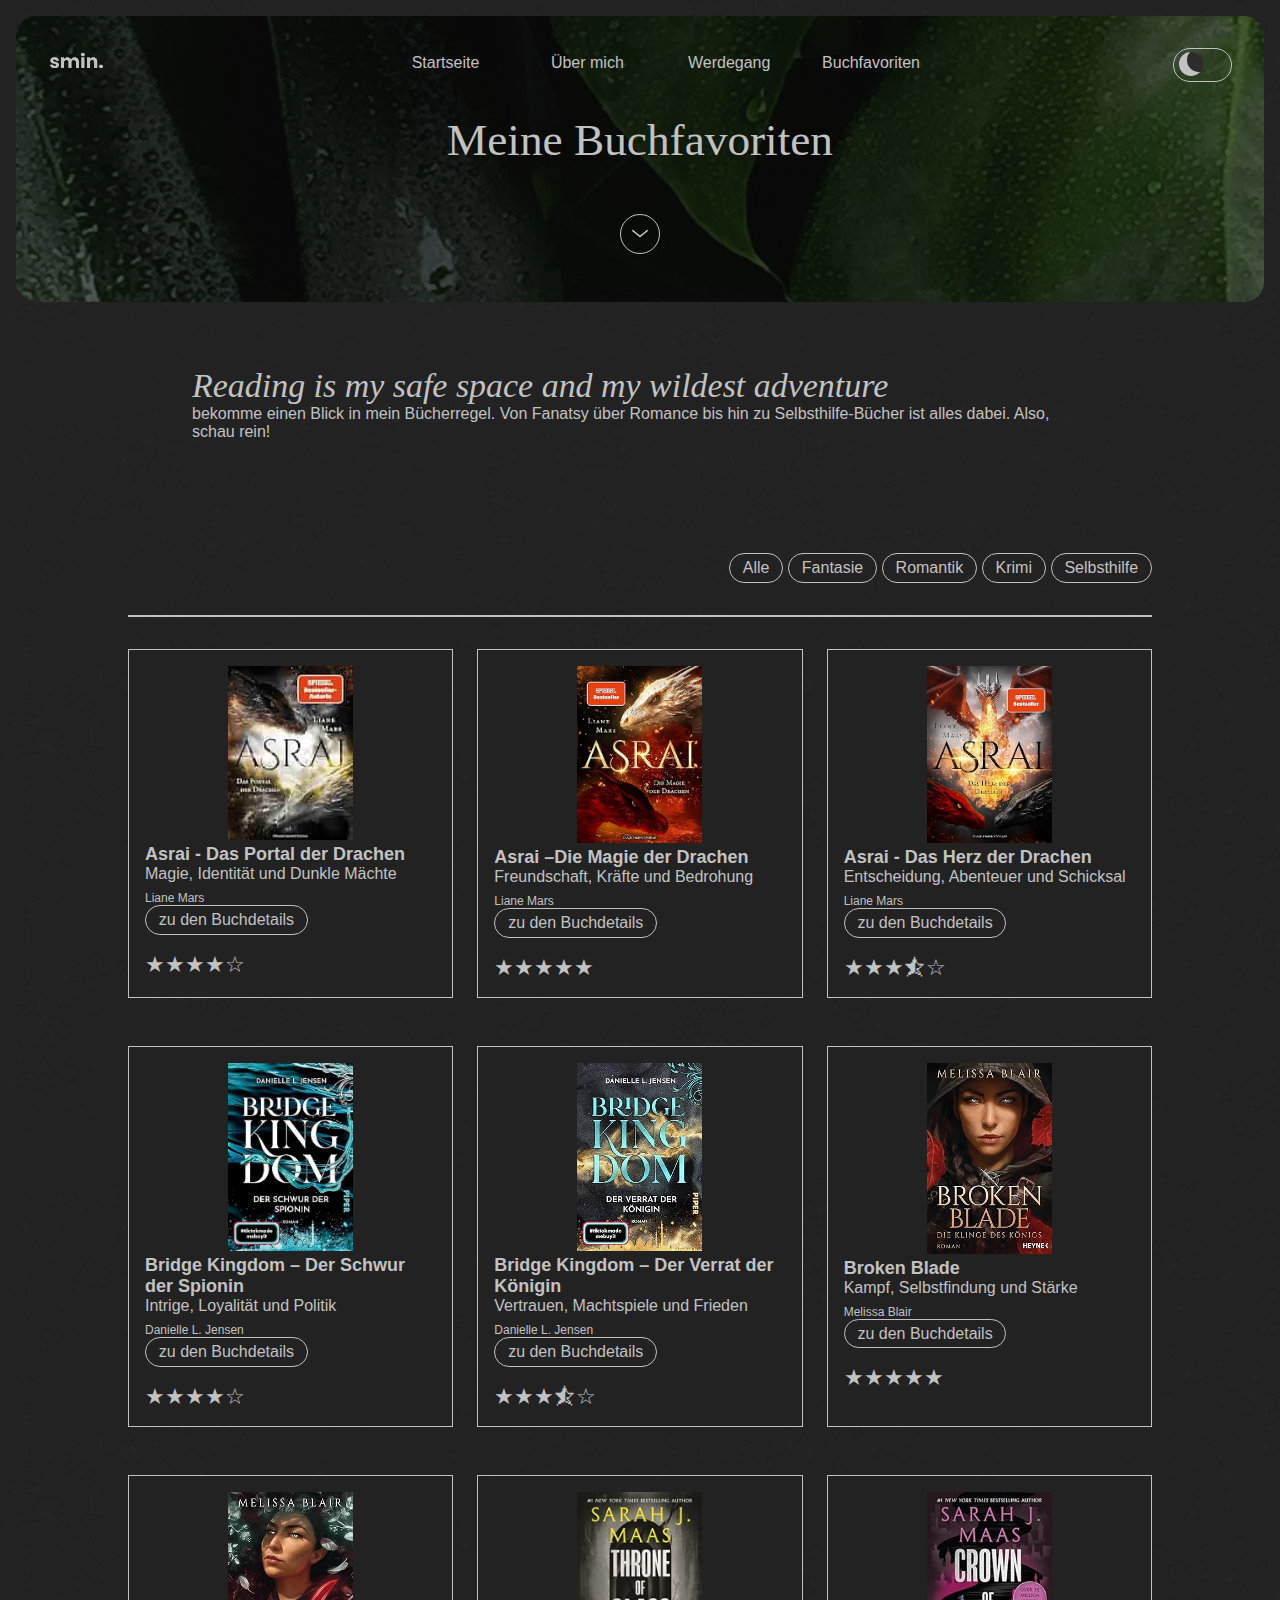
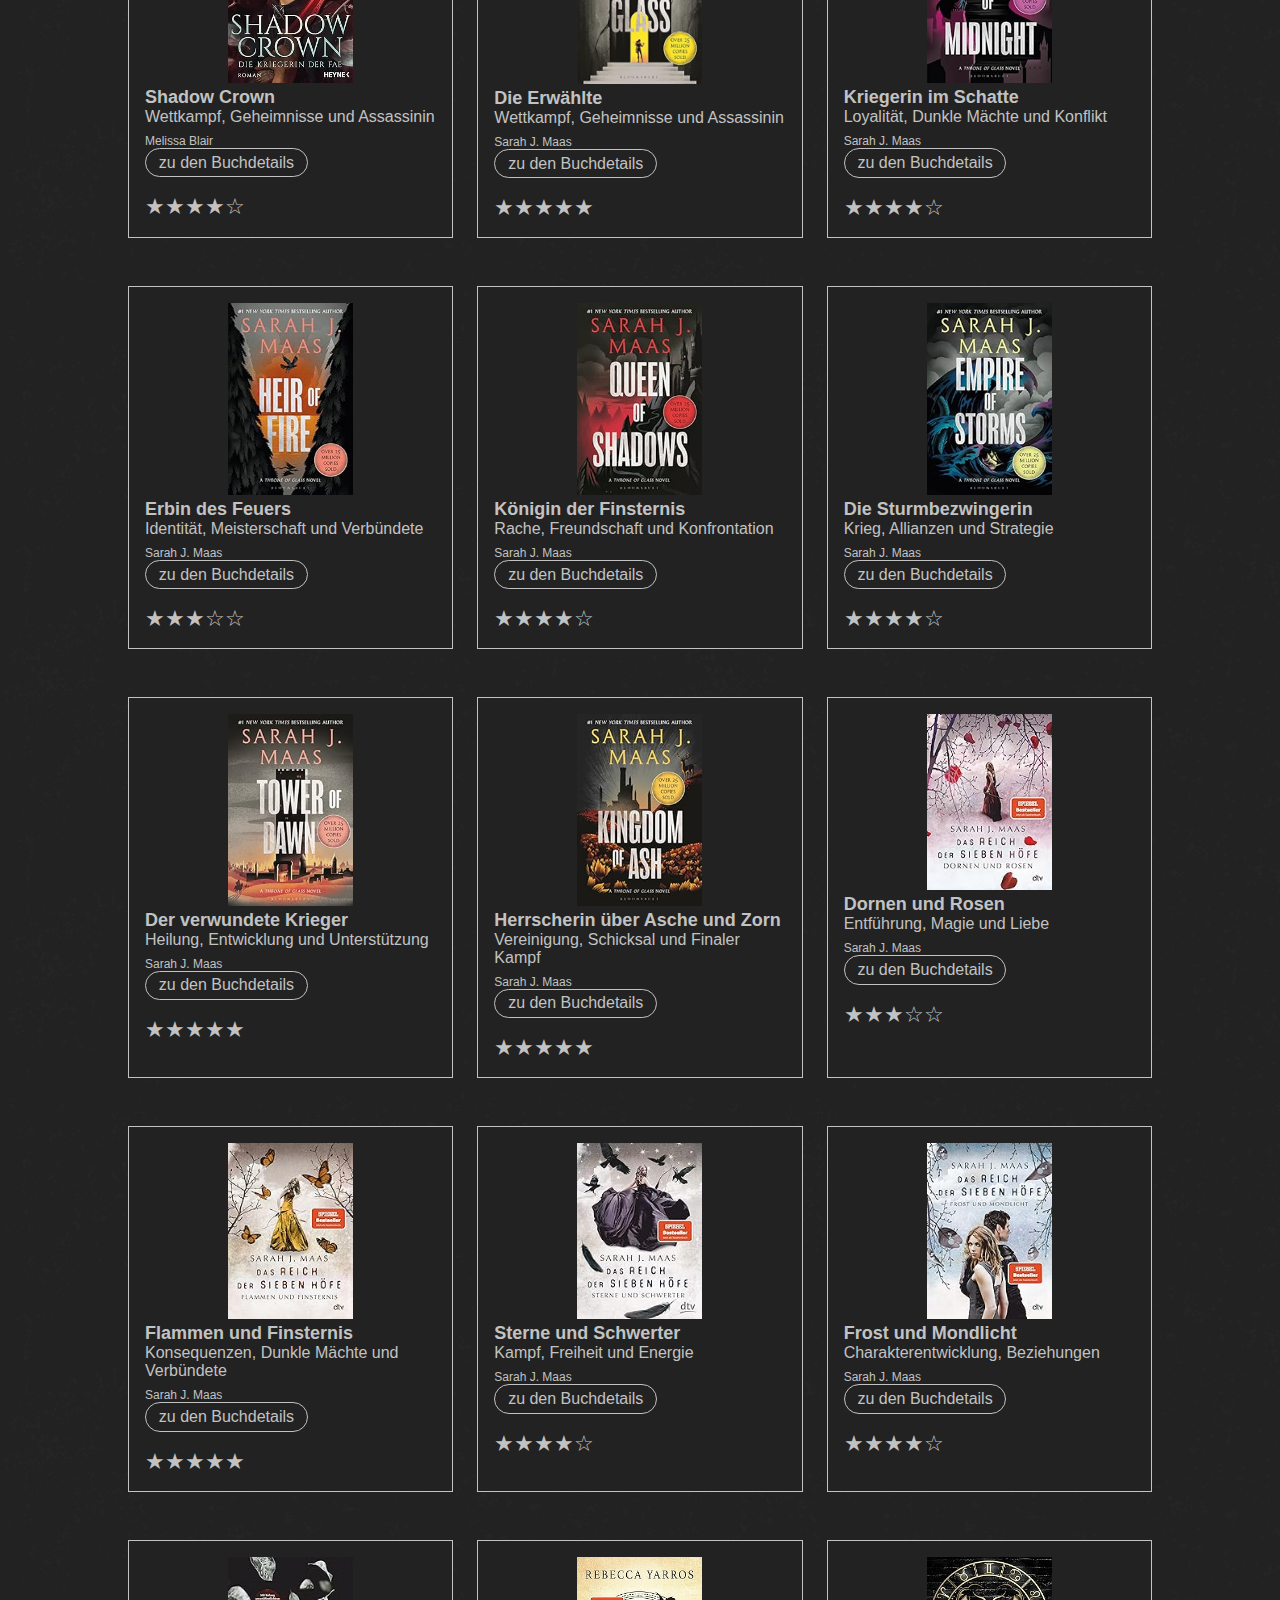
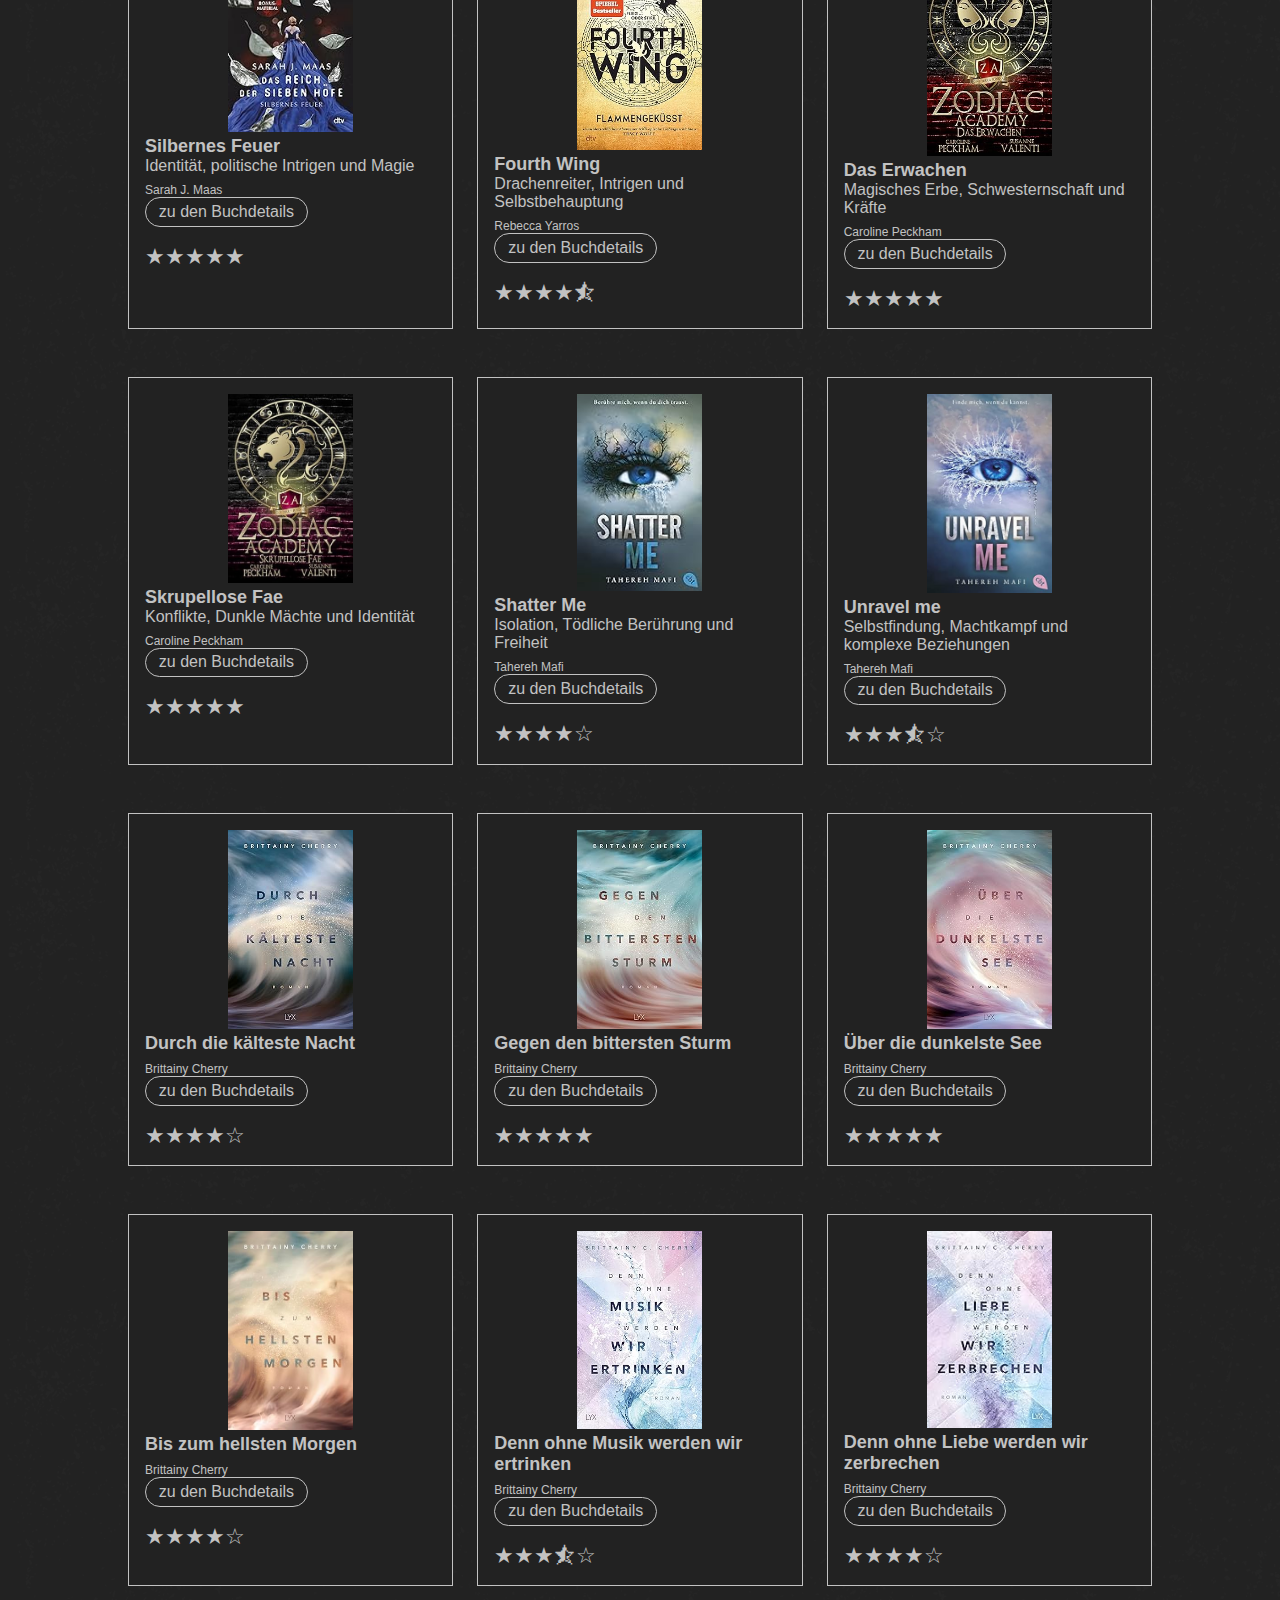
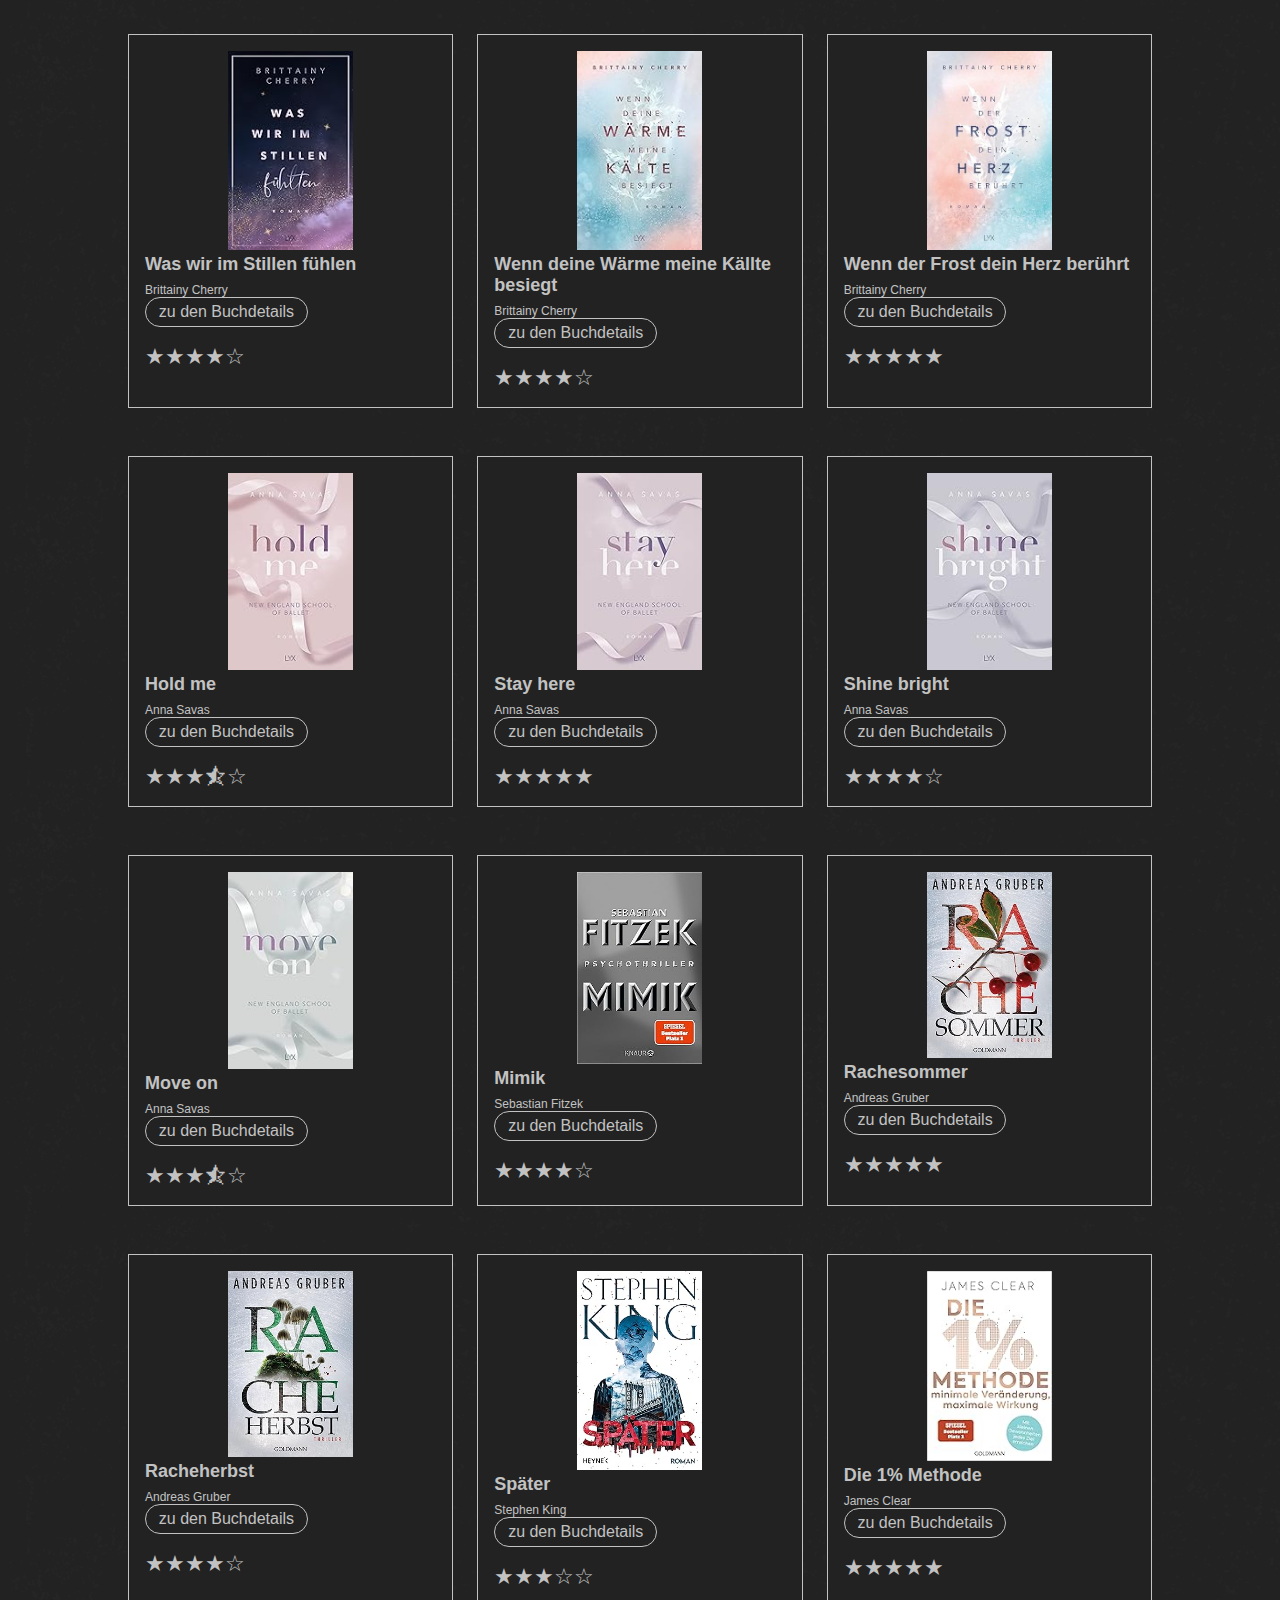
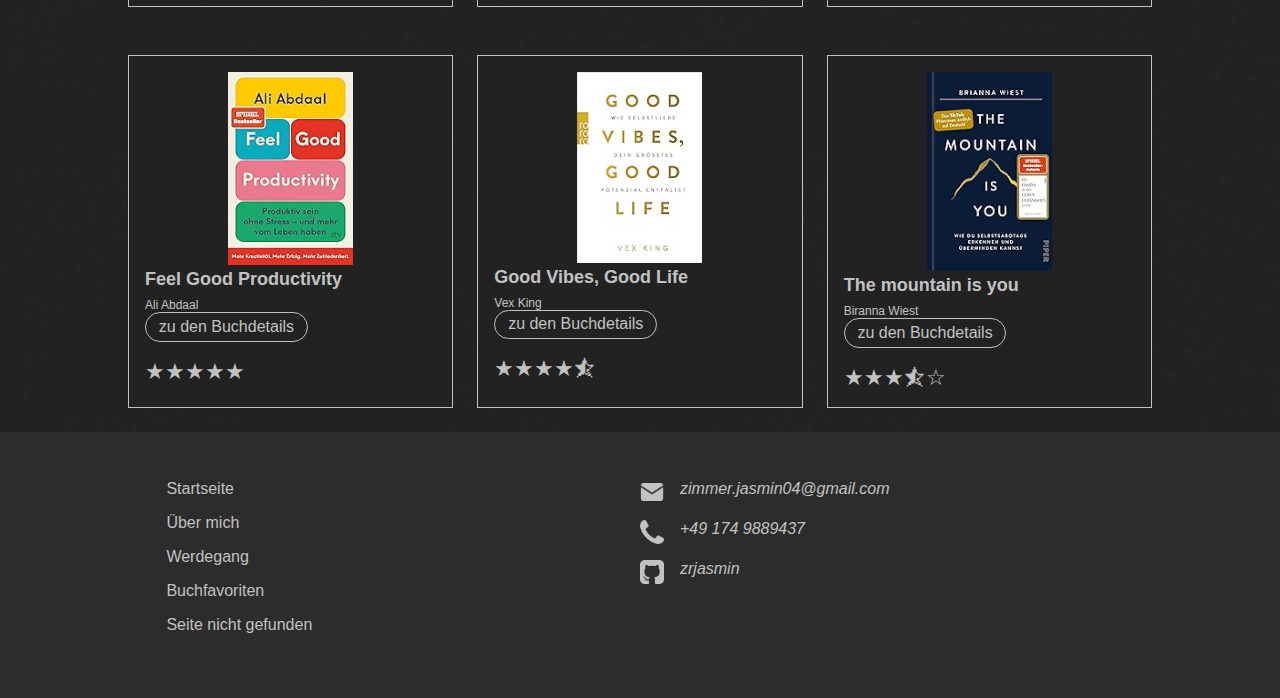
==== commit ed44c571: "Auslagerung und Überarbeitung der Buchoverlay Funktion" ====
--- a/buchfavoriten.html
+++ b/buchfavoriten.html
@@ -10,6 +10,7 @@
     <script src="https://code.jquery.com/jquery-3.6.0.min.js"></script>
     <script defer src="./components.js"></script>
     <script defer src="rating.js"></script>
+    <script defer src="overlay.js"></script>
   </head>
   <body>
     <header id="header"></header>
@@ -35,26 +36,12 @@
         </div>
         <div class="divider"></div>
 
-        <div class="book-overlay hidden">
-          <img
-            src="./images/icon-close-darkm.png"
-            class="close"
-            onclick="closeOverlay()"
-            aria-label="Buchdetails schließen"
-          />
-          <figure class="book-cover">
-            <img src="" alt="" class="book-image" />
-          </figure>
-          <div class="overlay-info">
-            <h3 class="book-title"></h3>
-            <p class="book-keywords"></p>
-            <p class="small book-author"></p>
-          </div>
-          <p></p>
+        <div class="book-overlay hidden" role="dialog">
+          <img src="./images/icon-close-darkm.png" class="close close-detail" />
         </div>
 
         <div class="container" id="buchcontainer">
-          <article class="card fantasy" tabindex="0">
+          <article class="card fantasy">
             <figure class="book-cover">
               <img
                 src="./images/buecher/Asrai-1.jpg"
@@ -66,17 +53,17 @@
               <h3 class="book-title">Asrai - Das Portal der Drachen</h3>
               <p class="book-keywords">Magie, Identität und Dunkle Mächte</p>
               <p class="small book-author">Liane Mars</p>
-              <p class="hidden-klappentext">
-                Entgegen aller Konventionen darf die mittellose Elaja eine
-                Ausbildung zur Drachenreiterin beginnen. Doch ohne eigenen
-                Drachen zur praktischen Prüfung anzutreten, ist schwierig. Zum
-                Glück besitzt der nach einem schweren Flugunfall traumatisierte
-                Ian gleich zwei Drachen. Die beiden gehen einen Deal ein, aber
-                schon bald erkennt Elaja, dass Ians Drachen Geheimnisse hüten,
-                die besser unentdeckt geblieben wären.
-              </p>
-              <button class="detail-button">zu den Buchdetails</button>
-            </div>
+              <button class="detail-button">zu den Buchdetails</button>
+            </div>
+            <p class="hidden-klappentext">
+              Entgegen aller Konventionen darf die mittellose Elaja eine
+              Ausbildung zur Drachenreiterin beginnen. Doch ohne eigenen Drachen
+              zur praktischen Prüfung anzutreten, ist schwierig. Zum Glück
+              besitzt der nach einem schweren Flugunfall traumatisierte Ian
+              gleich zwei Drachen. Die beiden gehen einen Deal ein, aber schon
+              bald erkennt Elaja, dass Ians Drachen Geheimnisse hüten, die
+              besser unentdeckt geblieben wären.
+            </p>
           </article>
 
           <article class="card fantasy">
@@ -91,6 +78,8 @@
               <h3 class="book-title">Asrai –Die Magie der Drachen</h3>
               <p class="book-keywords">Freundschaft, Kräfte und Bedrohung</p>
               <p class="small book-author">Liane Mars</p>
+
+              <button class="detail-button">zu den Buchdetails</button>
             </div>
             <p class="hidden-klappentext">
               Elaja besitzt endlich ihren eigenen Drachen, nur ist der ganz
@@ -112,8 +101,8 @@
             <div class="book-info" data-rating="3.5">
               <h3 class="book-title">Asrai - Das Herz der Drachen</h3>
               <p class="stichwörter">Entscheidung, Abenteuer und Schicksal</p>
-
               <p class="small book-author">Liane Mars</p>
+              <button class="detail-button">zu den Buchdetails</button>
             </div>
             <p class="hidden-klappentext">
               Eigentlich will Linnea nur in Ruhe als Dorfheilerin leben.
@@ -143,6 +132,7 @@
               </h3>
               <p class="book-keywords">Intrige, Loyalität und Politik</p>
               <p class="small book-author">Danielle L. Jensen</p>
+              <button class="detail-button">zu den Buchdetails</button>
             </div>
             <p class="hidden-klappentext">
               Ihr ganzes Leben lang wurde Lara darauf vorbereitet, Aren, den
@@ -170,6 +160,7 @@
               </h3>
               <p class="book-keywords">Vertrauen, Machtspiele und Frieden</p>
               <p class="small book-author">Danielle L. Jensen</p>
+              <button class="detail-button">zu den Buchdetails</button>
             </div>
             <p class="hidden-klappentext">
               Lara hat die Intrigen ihres Vaters zu spät erkannt. Durch ihren
@@ -197,6 +188,7 @@
               <h3 class="book-title">Broken Blade</h3>
               <p class="book-keywords">Kampf, Selbstfindung und Stärke</p>
               <p class="small book-author">Melissa Blair</p>
+              <button class="detail-button">zu den Buchdetails</button>
             </div>
             <p class="hidden-klappentext">
               Als Klinge des Königs hat Keera alles erreicht. Sie ist die
@@ -221,6 +213,7 @@
               <!--ändern-->
               <p class="book-keywords">Wettkampf, Geheimnisse und Assassinin</p>
               <p class="small book-author">Melissa Blair</p>
+              <button class="detail-button">zu den Buchdetails</button>
             </div>
             <p class="hidden-klappentext">
               Für das Königreich ist Keera die Klinge des Königs, seine
@@ -247,6 +240,7 @@
               <h3 class="book-title">Die Erwählte</h3>
               <p class="book-keywords">Wettkampf, Geheimnisse und Assassinin</p>
               <p class="small book-author">Sarah J. Maas</p>
+              <button class="detail-button">zu den Buchdetails</button>
             </div>
             <p class="hidden-klappentext">
               Celaena Sardothien ist jung, schön und zum Tode verurteilt. Doch
@@ -274,6 +268,7 @@
               <h3 class="book-title">Kriegerin im Schatte</h3>
               <p class="book-keywords">Loyalität, Dunkle Mächte und Konflikt</p>
               <p class="small book-author">Sarah J. Maas</p>
+              <button class="detail-button">zu den Buchdetails</button>
             </div>
             <p class="hidden-klappentext">
               Celaena hat sich in einem unerbittlichen Wettkampf gegen ihre
@@ -302,6 +297,7 @@
                 Identität, Meisterschaft und Verbündete
               </p>
               <p class="small book-author">Sarah J. Maas</p>
+              <button class="detail-button">zu den Buchdetails</button>
             </div>
             <p class="hidden-klappentext">
               Von den Salzminen Endoviers über das gläserne Schloss in Rifthold
@@ -324,6 +320,7 @@
               <h3 class="book-title">Königin der Finsternis</h3>
               <p class="book-keywords">Rache, Freundschaft und Konfrontation</p>
               <p class="small book-author">Sarah J. Maas</p>
+              <button class="detail-button">zu den Buchdetails</button>
             </div>
             <p class="hidden-klappentext">
               Celaena hat tödliche Wettkämpfe überlebt, ihr wurde das Herz
@@ -352,6 +349,7 @@
               <h3 class="book-title">Die Sturmbezwingerin</h3>
               <p class="book-keywords">Krieg, Allianzen und Strategie</p>
               <p class="small book-author">Sarah J. Maas</p>
+              <button class="detail-button">zu den Buchdetails</button>
             </div>
             <p class="hidden-klappentext">
               Celaena ist in ihre Heimat zurückgekehrt, aber nicht mehr als
@@ -382,6 +380,7 @@
                 Heilung, Entwicklung und Unterstützung
               </p>
               <p class="small book-author">Sarah J. Maas</p>
+              <button class="detail-button">zu den Buchdetails</button>
             </div>
             <p class="hidden-klappentext">
               Selbstlos, mutig und verliebt in Celaena – all das war Chaol
@@ -414,6 +413,7 @@
               </p>
 
               <p class="small book-author">Sarah J. Maas</p>
+              <button class="detail-button">zu den Buchdetails</button>
             </div>
             <p class="hidden-klappentext">
               Aelin alias Celaena wird von der Dunklen Königin gefangen
@@ -442,6 +442,7 @@
               <p class="book-keywords">Entführung, Magie und Liebe</p>
 
               <p class="small book-author">Sarah J. Maas</p>
+              <button class="detail-button">zu den Buchdetails</button>
             </div>
             <p class="hidden-klappentext">
               Die junge Jägerin Feyre wird in das sagenumwobene Reich der Fae
@@ -465,6 +466,7 @@
               </p>
 
               <p class="small book-author">Sarah J. Maas</p>
+              <button class="detail-button">zu den Buchdetails</button>
             </div>
             <p class="hidden-klappentext">
               Feyre hat überlebt. Sie hat Amarantha, die grausame Fae-Königin,
@@ -492,6 +494,7 @@
               <p class="book-keywords">Kampf, Freiheit und Energie</p>
 
               <p class="small book-author">Sarah J. Maas</p>
+              <button class="detail-button">zu den Buchdetails</button>
             </div>
             <p class="hidden-klappentext">
               Feyre hat ihren Seelengefährten gefunden. Doch es ist nicht
@@ -519,6 +522,7 @@
               <p class="book-keywords">Charakterentwicklung, Beziehungen</p>
 
               <p class="small book-author">Sarah J. Maas</p>
+              <button class="detail-button">zu den Buchdetails</button>
             </div>
             <p class="hidden-klappentext">
               Der schreckliche Kampf gegen Hybern ist nicht spurlos an Feyre,
@@ -547,6 +551,7 @@
               </p>
 
               <p class="small book-author">Sarah J. Maas</p>
+              <button class="detail-button">zu den Buchdetails</button>
             </div>
             <p class="hidden-klappentext">
               Feyres Schwester Nesta war schon immer stolz, wütend und
@@ -579,6 +584,7 @@
               </p>
 
               <p class="small book-author">Rebecca Yarros</p>
+              <button class="detail-button">zu den Buchdetails</button>
             </div>
             <p class="hidden-klappentext">
               Violets Traum, Schriftgelehrte am renommierten Basgiath War
@@ -611,6 +617,7 @@
               </p>
 
               <p class="small book-author">Caroline Peckham</p>
+              <button class="detail-button">zu den Buchdetails</button>
             </div>
             <p class="hidden-klappentext">
               "Ich bin ein Zwilling – sowohl in Bezug auf mein Sternzeichen als
@@ -660,6 +667,7 @@
               </p>
 
               <p class="small book-author">Caroline Peckham</p>
+              <button class="detail-button">zu den Buchdetails</button>
             </div>
             <p class="hidden-klappentext">
               Sie haben versucht, uns zu vernichten. Fast wären sie damit
@@ -688,6 +696,7 @@
                 Isolation, Tödliche Berührung und Freiheit
               </p>
               <p class="small book-author">Tahereh Mafi</p>
+              <button class="detail-button">zu den Buchdetails</button>
             </div>
             <p class="hidden-klappentext">
               Ihr Leben lang war Juliette einsam, eine Ausgestoßene – ein
@@ -714,6 +723,7 @@
               </p>
 
               <p class="small book-author">Tahereh Mafi</p>
+              <button class="detail-button">zu den Buchdetails</button>
             </div>
             <p class="hidden-klappentext">
               Juliette ist die Flucht gelungen. Sie und Adam sind den Fängen des
@@ -741,6 +751,7 @@
             <div class="book-info" data-rating="4">
               <h3 class="book-title">Durch die kälteste Nacht</h3>
               <p class="small book-author">Brittainy Cherry</p>
+              <button class="detail-button">zu den Buchdetails</button>
             </div>
             <p class="hidden-klappentext">
               Ich habe so lang in der Dunkelheit gelebt, dass ich dein Licht
@@ -768,6 +779,7 @@
             <div class="book-info" data-rating="5">
               <h3 class="book-title">Gegen den bittersten Sturm</h3>
               <p class="small book-author">Brittainy Cherry</p>
+              <button class="detail-button">zu den Buchdetails</button>
             </div>
             <p class="hidden-klappentext">
               Durch ihn wusste ich, dass es Sekunden gab, in denen alles perfekt
@@ -797,6 +809,7 @@
             <div class="book-info" data-rating="5">
               <h3 class="book-title">Über die dunkelste See</h3>
               <p class="small book-author">Brittainy Cherry</p>
+              <button class="detail-button">zu den Buchdetails</button>
             </div>
             <p class="hidden-klappentext">
               Vielleicht brauchte er mich und das Licht in mir, weil er sich
@@ -825,6 +838,7 @@
             <div class="book-info" data-rating="4">
               <h3 class="book-title">Bis zum hellsten Morgen</h3>
               <p class="small book-author">Brittainy Cherry</p>
+              <button class="detail-button">zu den Buchdetails</button>
             </div>
             <p class="hidden-klappentext">
               Der größte Schauspieler der Welt hat einmal mir gehört, aber jetzt
@@ -852,6 +866,7 @@
             <div class="book-info" data-rating="3.5">
               <h3 class="book-title">Denn ohne Musik werden wir ertrinken</h3>
               <p class="small book-author">Brittainy Cherry</p>
+              <button class="detail-button">zu den Buchdetails</button>
             </div>
             <p class="hidden-klappentext">
               Sie bestimmt die Schläge meines Herzens. Jedes Liebeslied, das ich
@@ -881,6 +896,7 @@
             <div class="book-info" data-rating="4">
               <h3 class="book-title">Denn ohne Liebe werden wir zerbrechen</h3>
               <p class="small book-author">Brittainy Cherry</p>
+              <button class="detail-button">zu den Buchdetails</button>
             </div>
             <p class="hidden-klappentext">
               Du hast mich gefunden, als mein Herz kaum noch geschlagen hat. Du
@@ -909,6 +925,7 @@
               <h3 class="book-title">Was wir im Stillen fühlen</h3>
               <p class="book-keywords"></p>
               <p class="small book-author">Brittainy Cherry</p>
+              <button class="detail-button">zu den Buchdetails</button>
             </div>
             <p class="hidden-klappentext">
               WIR SOLLTEN IMMER MIT DEM UNVORHERSEHBAREN RECHNEN. DU MUSST NUR
@@ -938,6 +955,7 @@
             <div class="book-info" data-rating="4">
               <h3 class="book-title">Wenn deine Wärme meine Källte besiegt</h3>
               <p class="small book-author">Brittainy Cherry</p>
+              <button class="detail-button">zu den Buchdetails</button>
             </div>
             <p class="hidden-klappentext">
               Eine Liebe, die es einem erlaubt, man selbst zu sein. Das ist die
@@ -967,6 +985,7 @@
             <div class="book-info" data-rating="5">
               <h3 class="book-title">Wenn der Frost dein Herz berührt</h3>
               <p class="small book-author">Brittainy Cherry</p>
+              <button class="detail-button">zu den Buchdetails</button>
             </div>
             <p class="hidden-klappentext">
               In diesem Augenblick verlor ich mich selbst. In diesem Augenblick
@@ -992,6 +1011,7 @@
             <div class="book-info" data-rating="3.5">
               <h3 class="book-title">Hold me</h3>
               <p class="small book-author">Anna Savas</p>
+              <button class="detail-button">zu den Buchdetails</button>
             </div>
             <p class="hidden-klappentext">
               Verrat mir deine Wahrheiten, dann erfährst du meine Als Zoe die
@@ -1019,6 +1039,7 @@
             <div class="book-info" data-rating="5">
               <h3 class="book-title">Stay here</h3>
               <p class="small book-author">Anna Savas</p>
+              <button class="detail-button">zu den Buchdetails</button>
             </div>
             <p class="hidden-klappentext">
               Es beginnt mit einem Song Seit dem Tod ihrer Eltern hat Rayne
@@ -1046,6 +1067,7 @@
             <div class="book-info" data-rating="4">
               <h3 class="book-title">Shine bright</h3>
               <p class="small book-author">Anna Savas</p>
+              <button class="detail-button">zu den Buchdetails</button>
             </div>
             <p class="hidden-klappentext">
               Nur ein einziges Mal. Eine Nacht. Alles ist egal. Nur er nicht Das
@@ -1075,6 +1097,7 @@
             <div class="book-info" data-rating="3.5">
               <h3 class="book-title">Move on</h3>
               <p class="small book-author">Anna Savas</p>
+              <button class="detail-button">zu den Buchdetails</button>
             </div>
             <p class="hidden-klappentext">
               Wenn ich dich jetzt küssen würde, würdest du es zulassen? Als die
@@ -1103,6 +1126,7 @@
             <div class="book-info" data-rating="4">
               <h3 class="book-title">Mimik</h3>
               <p class="small book-author">Sebastian Fitzek</p>
+              <button class="detail-button">zu den Buchdetails</button>
             </div>
             <p class="hidden-klappentext">
               Ein winziges Zucken im Mundwinkel, die kleinste Veränderung in der
@@ -1133,6 +1157,7 @@
             <div class="book-info" data-rating="5">
               <h3 class="book-title">Rachesommer</h3>
               <p class="small book-author">Andreas Gruber</p>
+              <button class="detail-button">zu den Buchdetails</button>
             </div>
             <p class="hidden-klappentext">
               Wien. Vier wohlhabende Männer im besten Alter sterben innerhalb
@@ -1157,6 +1182,7 @@
             <div class="book-info" data-rating="4">
               <h3 class="book-title">Racheherbst</h3>
               <p class="small book-author">Andreas Gruber</p>
+              <button class="detail-button">zu den Buchdetails</button>
             </div>
             <p class="hidden-klappentext">
               Unter einer Leipziger Brücke wird die verstümmelte Leiche einer
@@ -1184,6 +1210,7 @@
             <div class="book-info" data-rating="3">
               <h3 class="book-title">Später</h3>
               <p class="small book-author">Stephen King</p>
+              <button class="detail-button">zu den Buchdetails</button>
             </div>
             <p class="hidden-klappentext">
               Jamie Conklin wächst in Manhattan auf und wirkt wie ein normaler
@@ -1211,6 +1238,7 @@
             <div class="book-info" data-rating="5">
               <h3 class="book-title">Die 1% Methode</h3>
               <p class="small book-author">James Clear</p>
+              <button class="detail-button">zu den Buchdetails</button>
             </div>
             <p class="hidden-klappentext">
               Das Geheimnis des Erfolgs: »Die 1%-Methode«. Sie liefert das
@@ -1237,6 +1265,7 @@
             <div class="book-info" data-rating="5">
               <h3 class="book-title">Feel Good Productivity</h3>
               <p class="small book-author">Ali Abdaal</p>
+              <button class="detail-button">zu den Buchdetails</button>
             </div>
             <p class="hidden-klappentext">
               Du versinkst in Arbeit, trotzdem ist Prokrastination dein
@@ -1265,6 +1294,7 @@
             <div class="book-info" data-rating="4.5">
               <h3 class="book-title">Good Vibes, Good Life</h3>
               <p class="small book-author">Vex King</p>
+              <button class="detail-button">zu den Buchdetails</button>
             </div>
             <p class="hidden-klappentext">
               Wie kann man lernen, sich wirklich zu lieben? Wie können negative
@@ -1293,6 +1323,7 @@
             <div class="book-info" data-rating="3.5">
               <h3 class="book-title">The mountain is you</h3>
               <p class="small book-author">Biranna Wiest</p>
+              <button class="detail-button">zu den Buchdetails</button>
             </div>
             <p class="hidden-klappentext">
               Du machst dir ständig Sorgen, obwohl es dir gut geht und du dich
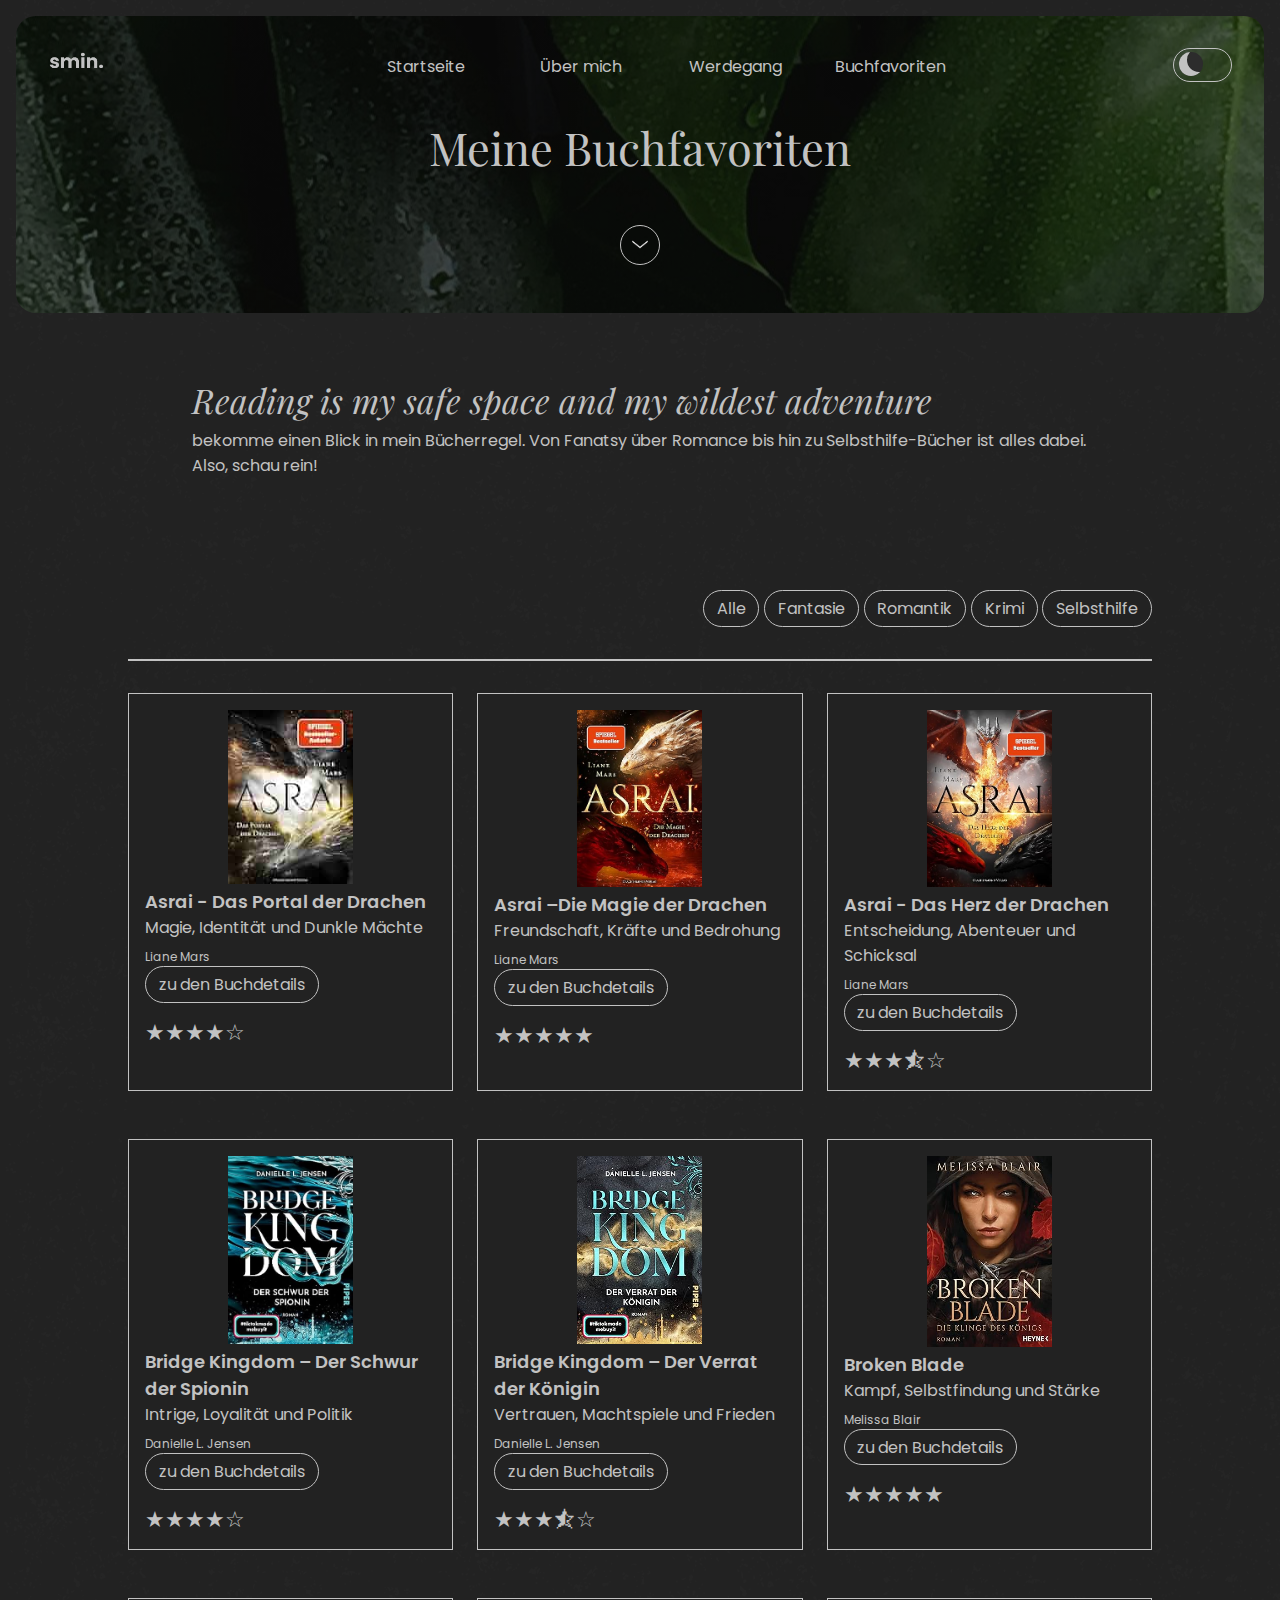
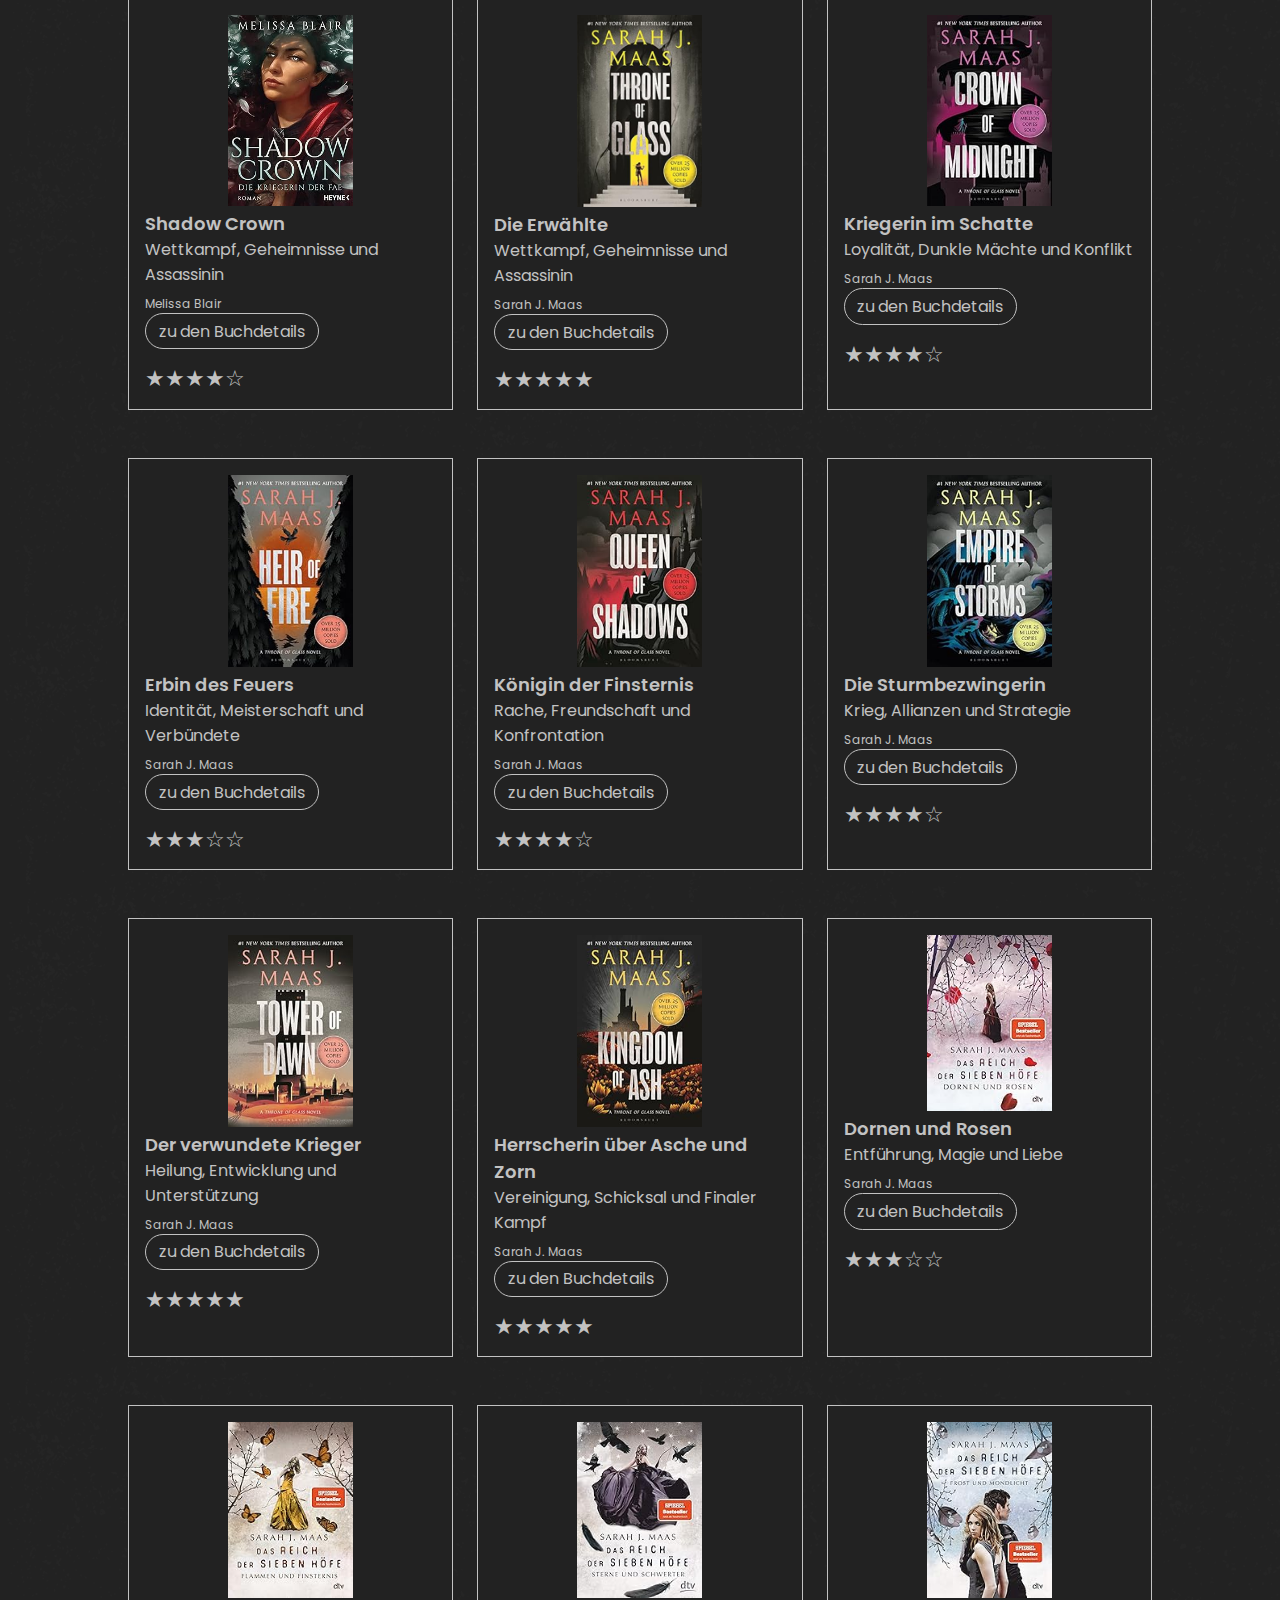
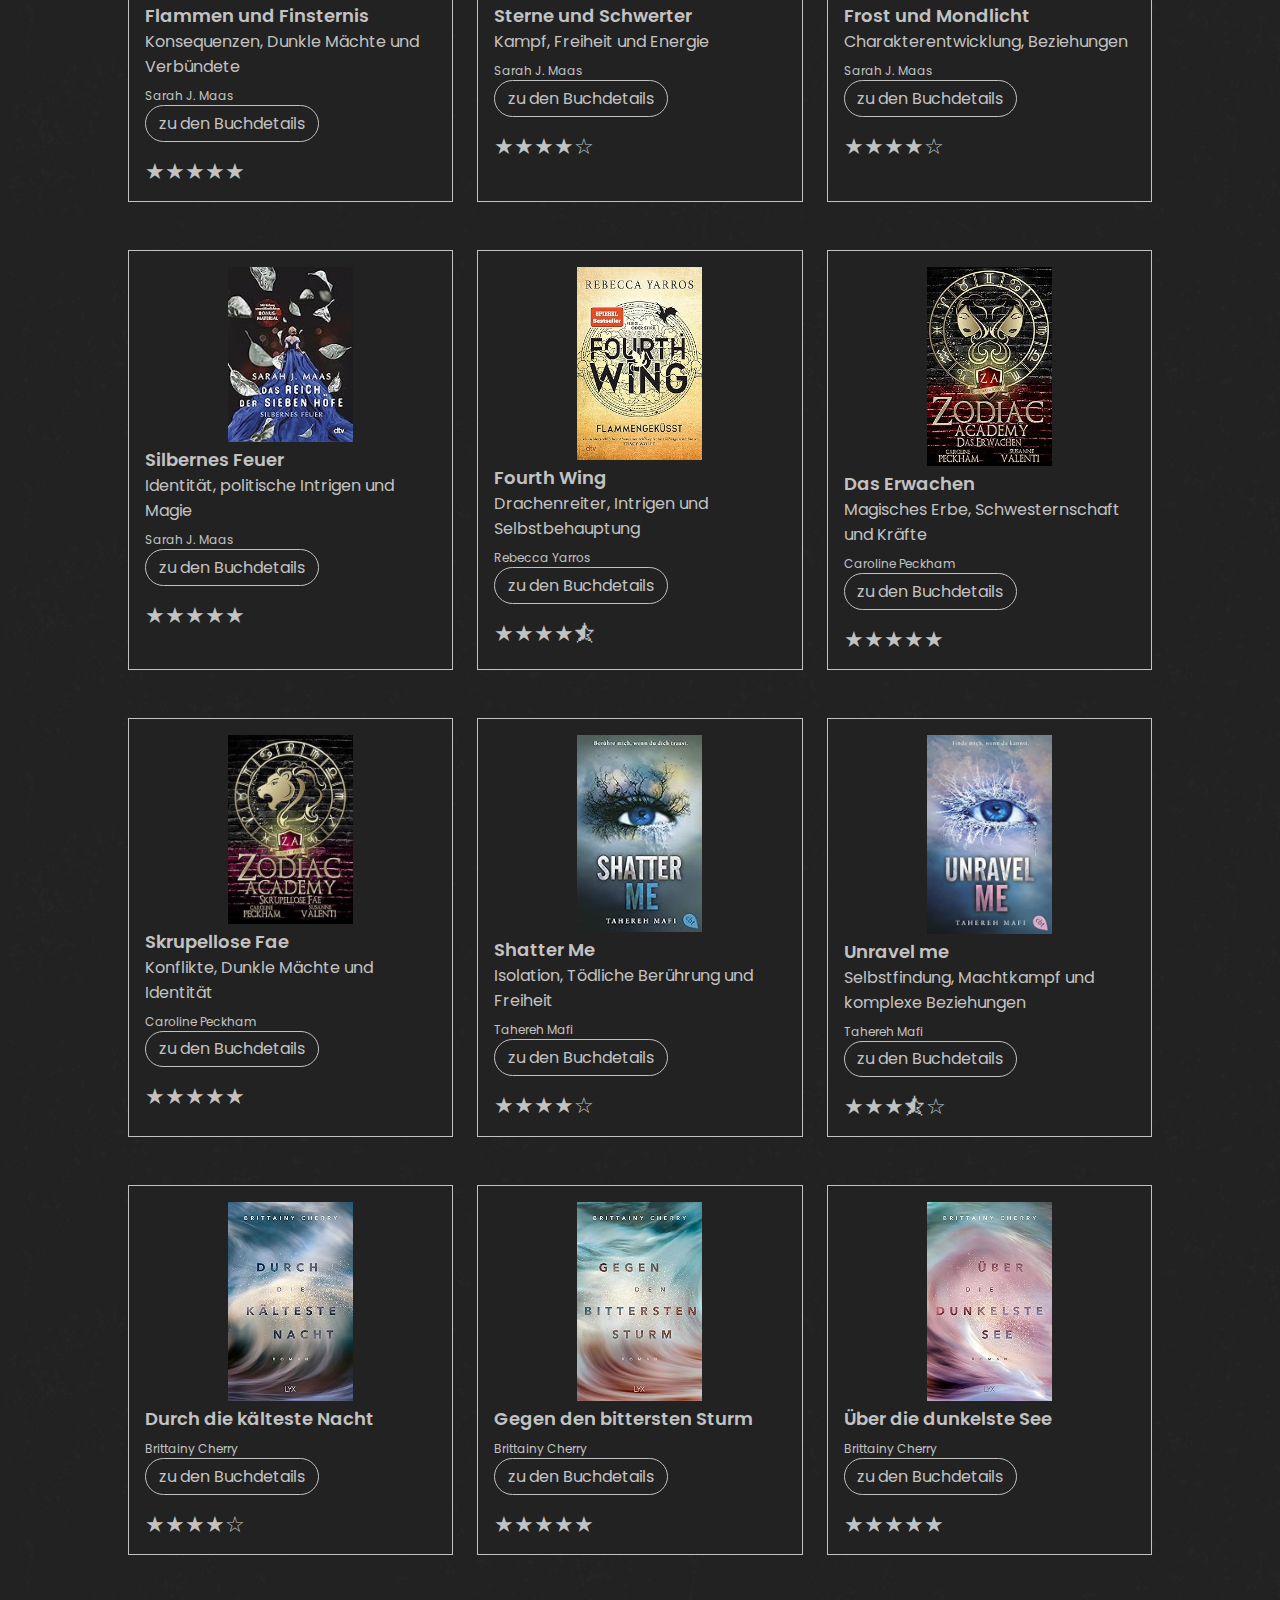
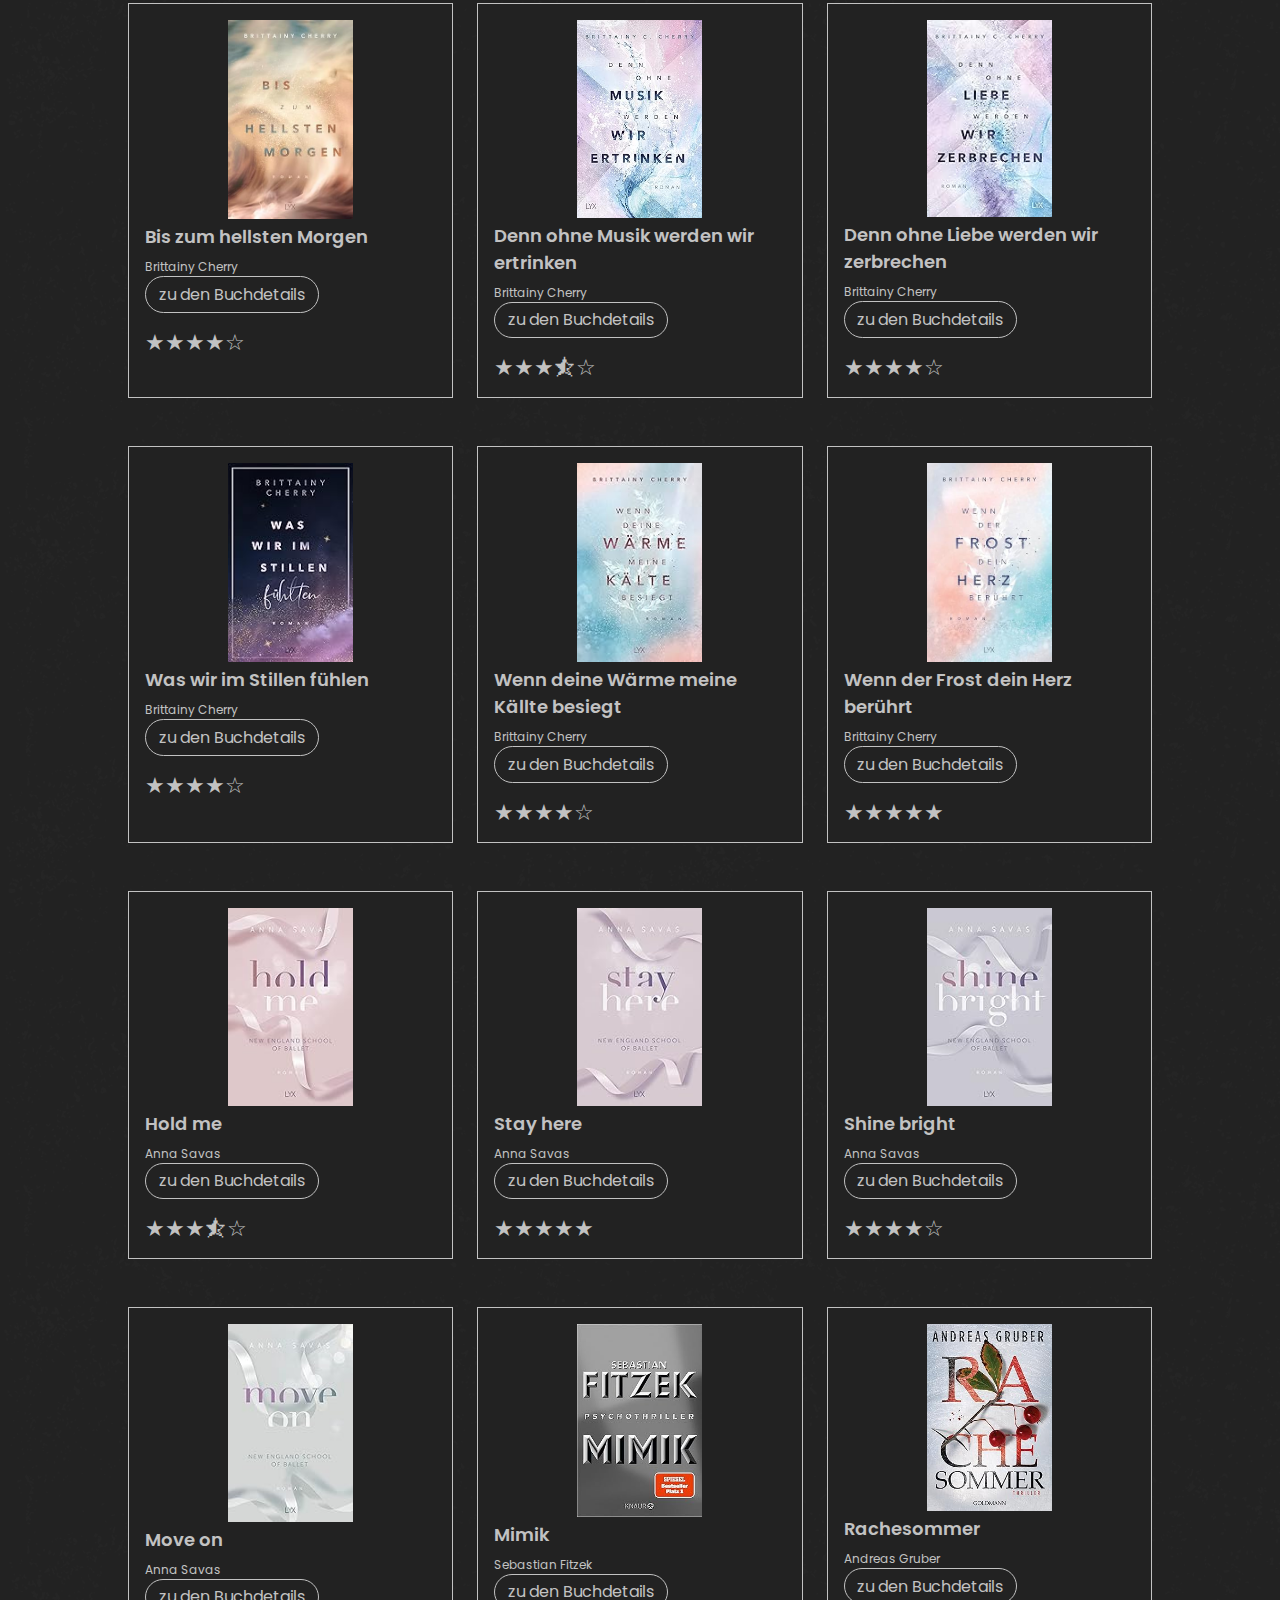
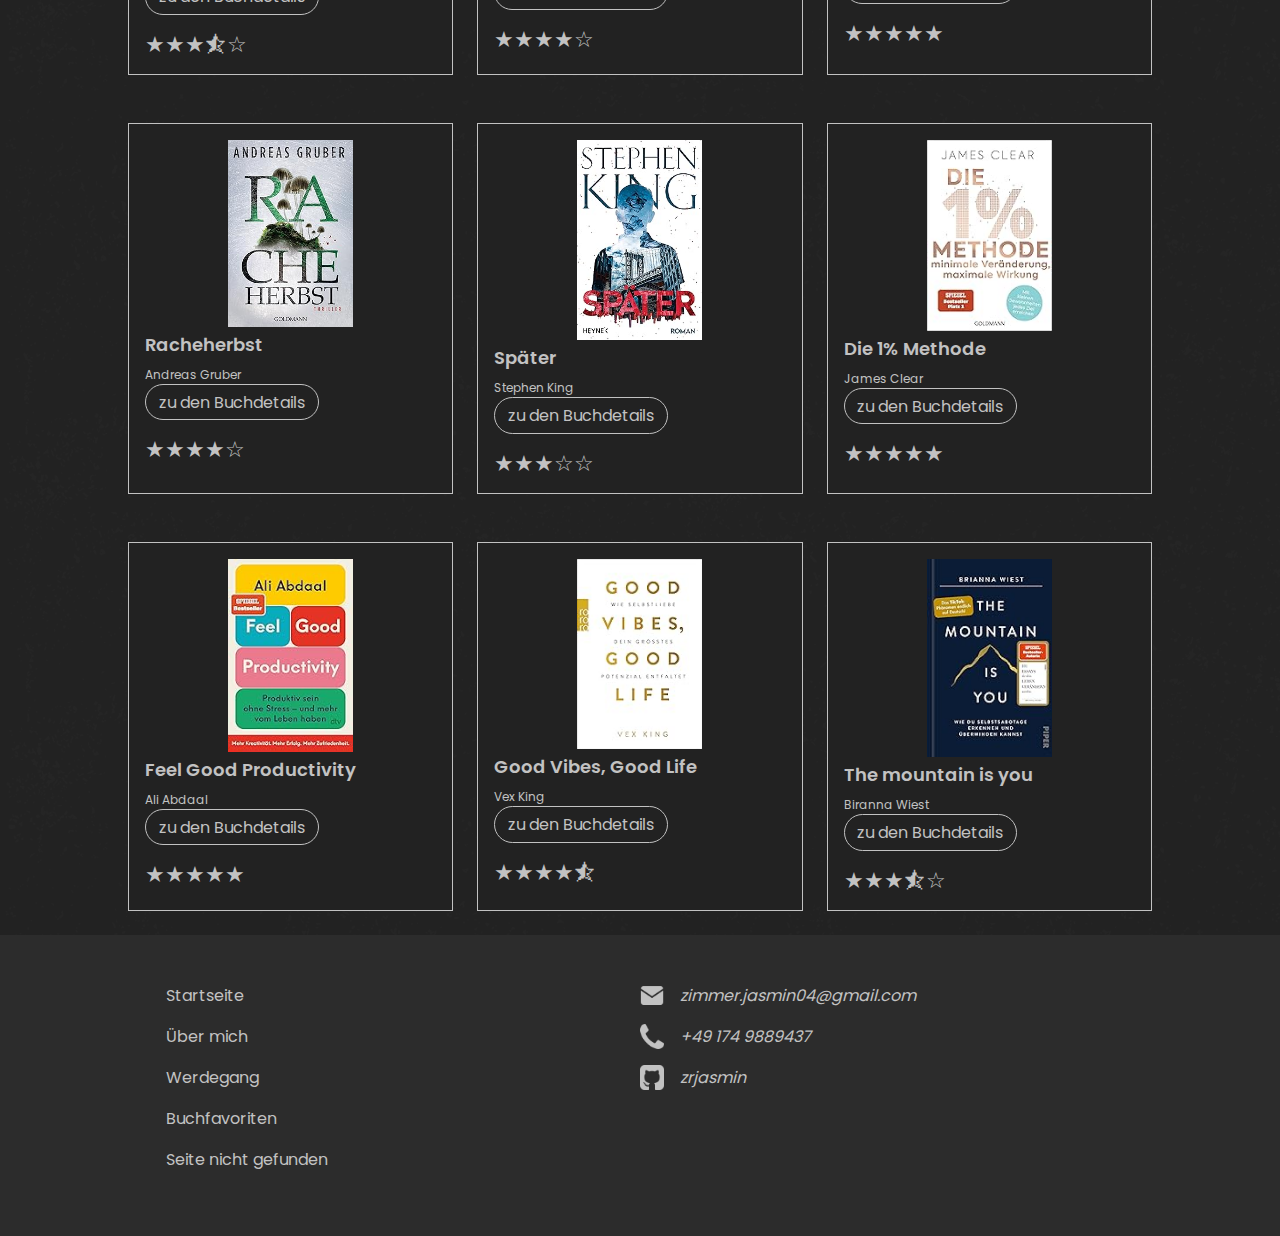
==== commit 7ac96065: "Korrektur des Heads" ====
--- a/buchfavoriten.html
+++ b/buchfavoriten.html
@@ -1,9 +1,8 @@
 <!DOCTYPE html>
 <html lang="de" data-theme="dark">
   <head>
-    <!--"/" wird durch Extension "Prettier" automatisch hinzugefügt-->
-    <meta charset="UTF-8" />
-    <meta name="viewport" content="width=device-width, initial-scale=1.0" />
+    <meta charset="UTF-8">
+    <meta name="viewport" content="width=device-width, initial-scale=1.0">
     <title>Buchfavoriten</title>
     <link rel="stylesheet" href="buchfavoriten.css" />
     <link rel="stylesheet" href="global.css" />
@@ -36,8 +35,10 @@
         </div>
         <div class="divider"></div>
 
-        <div class="book-overlay hidden" role="dialog">
-          <img src="./images/icon-close-darkm.png" class="close close-detail" />
+        <div class="book-overlay hidden" role="dialog" tabindex="-1">
+          <button class="close close-detail" aria-label="Overlay schließen">
+            <img src="./images/icon-close-darkm.png" alt="Kreuz-Icon" />
+          </button>
         </div>
 
         <div class="container" id="buchcontainer">
--- a/buchfavoriten.css
+++ b/buchfavoriten.css
@@ -58,10 +58,14 @@
     
         .close {
             position: absolute;
-            width: 1.5rem;
+            height: 35px;
             right: 2rem;
-           top: 2rem;
+            top: 2rem;
             z-index: 2;
+            background-color: transparent;
+            border-radius: 5px;
+            border: none;
+            width:fit-content;
         }
         .overlay-info {
            margin-block: 1rem;
--- a/global.css
+++ b/global.css
@@ -1,3 +1,42 @@
+/*Schriften*/
+
+@font-face {
+    font-family: "Playfair Display";
+    src: url("/fonts/PlayfairDisplay-VariableFont_wght.ttf") format("truetype");
+    font-weight: normal;
+    font-style: normal;
+}
+
+@font-face {
+    font-family: "Playfair Display";
+    src: url("/fonts/PlayfairDisplay-Italic-VariableFont_wght.ttf") format("truetype");
+    font-weight: normal;
+    font-style: italic;
+}
+
+@font-face {
+    font-family: "Poppins";
+    src: url("/fonts/Poppins-Regular.ttf") format("truetype");
+    font-weight: 400;
+    font-style: normal;
+}
+
+@font-face {
+    font-family: "Poppins";
+    src: url("/fonts/Poppins-Medium.ttf") format("truetype");
+    font-weight: 500;
+    font-style: normal;
+}
+
+@font-face {
+    font-family: "Poppins";
+    src: url("/fonts/Poppins-SemiBold.ttf") format("truetype");
+    font-weight: 600;
+    font-style: normal;
+}
+
+
+/*Theme Colors*/
 [data-theme="dark"] {
     --bg: #222222;
     --card: #2C2C2C;
@@ -16,7 +55,7 @@
     --accent-color: #355d83;
     --light-accent-color: #6b8fb1;
     --shadow: #d1cfcfd4;
-    
+
 }
 
 
@@ -24,7 +63,7 @@
 html {
     font-size: 100%;
     box-sizing: border-box;
- 
+
 }
 
 body {
@@ -36,17 +75,23 @@
 *,
 *::after,
 *::before {
-  box-sizing: inherit;
-}
-
-h1,i {
+    box-sizing: inherit;
+}
+
+h1,
+i {
     font-family: "Playfair Display", serif;
     margin: 0;
     font-weight: 400;
     color: var(--font);
 
-}
-h2,h3,h4,h4 {
+
+}
+
+h2,
+h3,
+h4,
+h4 {
     font-family: "Poppins", sans-serif;
     font-weight: 400;
     color: var(--font);
@@ -54,7 +99,9 @@
 }
 
 
-p, a, button {
+p,
+a,
+button {
     font-family: "Poppins", sans-serif;
     font-weight: 400;
     font-size: 1rem;
@@ -81,7 +128,8 @@
 }
 
 h3 {
-    font-size: clamp(1.25rem, 1.0739rem + 0.7512vw, 1.75rem);}
+    font-size: clamp(1.25rem, 1.0739rem + 0.7512vw, 1.75rem);
+}
 
 h4 {
     font-size: clamp(1.125rem, 0.8169rem + 1.3146vw, 1.75rem);
@@ -91,15 +139,13 @@
 .h2-serif {
     font-size: clamp(2.25rem, 1.9419rem + 1.3146vw, 3.125rem);
     font-family: "Playfair Display", serif;
-
     font-style: italic;
 }
 
 section {
     margin-inline: 1rem;
-   
-    
-}
+}
+
 .icon {
     width: 1.5rem;
     height: auto;
@@ -116,33 +162,27 @@
 figure {
     margin: 0;
 }
-
-
-
-
-
 
 @media screen and (min-width: 1024px) {
     section {
         width: 90%;
         max-width: 64rem;
         margin: auto;
-    }    
+    }
 }
 
 
 /*Navigations Styles*/
-
 .nav-links {
     display: none;
     margin: 0;
-    
+
     a {
         color: var(--hero-text);
     }
-    
-  
-    
+
+
+
 }
 
 /*mobile Menu*/
@@ -151,8 +191,8 @@
     grid-template-columns: 1fr 1fr;
     position: absolute;
     right: -1rem;
-    top:-1rem;
-    background-color:var(--card);
+    top: -1rem;
+    background-color: var(--card);
     border-radius: 20px;
     width: 100%;
     height: 41.25rem;
@@ -160,10 +200,10 @@
     padding: 2rem;
 
     .nav-links {
-       
+
         display: block;
         text-align: center;
-        padding:0;
+        padding: 0;
         grid-column: 1/3;
         justify-self: center;
 
@@ -174,8 +214,9 @@
 
     a {
         font-size: 1.22rem;
-       
-    }
+
+    }
+
     li {
         margin-block: 2rem;
     }
@@ -196,7 +237,7 @@
         box-shadow: inset 8px -4px 0px 0px var(--font)
     }
 
-    input:checked + .slider:before {
+    input:checked+.slider:before {
         box-shadow: inset 15px -4px 0px 15px var(--font)
     }
 
@@ -207,9 +248,7 @@
 
 }
 
-
-
-.nav-links > li {
+.nav-links>li {
     list-style-type: none;
 }
 
@@ -221,28 +260,36 @@
 
 nav {
     display: flex;
-    
-}
-
-.logo > img {
+
+}
+
+.logo>img {
     width: 3.5rem;
 }
 
 
 .switch {
+    display: none;
     font-size: 17px;
     position: relative;
-    display: none;
     width: 3.5em;
     height: 2em;
-  }
-  
-  /* Hide default HTML checkbox */
-  .switch input {
-    opacity: 0;
-    width: 0;
-    height: 0;
-  }
+}
+
+
+.switch input {
+    position: relative;
+    z-index: 0;
+    appearance: none;
+}
+
+.switch input:focus {
+    position: absolute;
+    opacity: 100;
+    width: 90%;
+    height: 90%;
+}
+
 .slider {
     position: absolute;
     cursor: pointer;
@@ -250,13 +297,13 @@
     left: 0;
     right: 0;
     bottom: 0;
-   
+
     transition: .5s;
     border-radius: 30px;
     border: 1px solid var(--hero-text)
-  }
-  
-  .slider:before {
+}
+
+.slider:before {
     position: absolute;
     content: "";
     height: 1.4em;
@@ -267,27 +314,32 @@
     box-shadow: inset 8px -4px 0px 0px var(--hero-text);
     background: var(--card);
     transition: .5s;
-  }
-  
- 
-  
-  input:checked + .slider:before {
+}
+
+
+
+input:checked+.slider:before {
     transform: translateX(100%);
     box-shadow: inset 15px -4px 0px 15px var(--hero-text);
-  }
+}
 
 
 /*Hamburger Menu*/
 .hamburger {
+    background-color: transparent;
+    border: none;
     width: 35px;
     height: 30px;
-    position: relative;
-    margin-inline:  auto 0;
+    display: flex;
+    /* Flexbox für die Spans */
+    flex-direction: column;
+    margin-inline: auto 0;
     -webkit-transform: rotate(0deg);
     -moz-transform: rotate(0deg);
     -o-transform: rotate(0deg);
     transform: rotate(0deg);
     cursor: pointer;
+    padding: 0;
 }
 
 .hamburger span {
@@ -298,44 +350,33 @@
     background: var(--hero-text);
     border-radius: 9px;
     opacity: 1;
-    left: 0;
     -webkit-transform: rotate(0deg);
     -moz-transform: rotate(0deg);
     -o-transform: rotate(0deg);
     transform: rotate(0deg);
-  
+
 }
 
 .hamburgerspan:nth-child(1) {
-    top: 0px;
-    -webkit-transform-origin: left center;
-    -moz-transform-origin: left center;
-    -o-transform-origin: left center;
-    transform-origin: left center;
+    top: 0;
 }
 
 .hamburger span:nth-child(2) {
-  top: 12px;
-  -webkit-transform-origin: left center;
-  -moz-transform-origin: left center;
-  -o-transform-origin: left center;
-  transform-origin: left center;
+    top: 12px;
 }
 
 .hamburger span:nth-child(3) {
-  top: 24px;
-  -webkit-transform-origin: left center;
-  -moz-transform-origin: left center;
-  -o-transform-origin: left center;
-  transform-origin: left center;
+    top: 24px;
 }
 
 /*Desktop Nav*/
 @media screen and (min-width: 768px) {
+
     /*general style*/
     .desktop-hidden {
         display: none;
     }
+
     nav {
         justify-content: space-between;
     }
@@ -351,23 +392,23 @@
             padding: 5px;
             border: 1px solid transparent;
             border-radius: 2rem;
-            
+
         }
 
         li:hover {
             border: 1px solid var(--hero-text);
-            transition:  0.2s ease-in-out;
-            
-            
-        }
-       
+            transition: 0.2s ease-in-out;
+
+
+        }
+
     }
 
     /*toggle styles*/
     .switch {
         display: block;
     }
-  
+
 }
 
 @media screen and (min-width: 992px) {
@@ -380,19 +421,19 @@
 
 header {
     position: relative;
-    background-size:cover; 
+    background-size: cover;
     margin: 1rem;
     padding: 1rem;
     border-radius: 20px;
-   
+
     h1 {
         color: var(--hero-text);
         text-align: center;
         padding-block: 1rem 2rem;
     }
 
-    
-} 
+
+}
 
 .text-wrapper {
     margin-inline: 1rem;
@@ -400,7 +441,7 @@
 
 
 
-header > button {
+header>button {
     display: flex;
     justify-content: center;
     background: none;
@@ -411,11 +452,11 @@
     margin: auto;
 }
 
-header > button > img {
+header>button>img {
     padding-top: 0.7rem;
     width: 1rem;
     height: 1.5rem;
-   
+
 }
 
 @media screen and (min-width: 640px) {
@@ -423,20 +464,20 @@
         h1 {
             padding-block: 2rem 3rem
         }
+
         .detail-text {
             padding: 4rem 0rem 0rem 1rem;
         }
-        .detail-text > h2{
+
+        .detail-text>h2 {
             margin-bottom: 0.75rem;
         }
     }
-
-    
 }
 
 @media screen and (min-width: 768px) {
     header {
-       padding: 2rem;
+        padding: 2rem;
     }
 
     .text-wrapper {
@@ -445,10 +486,11 @@
         max-width: 950px;
         margin-bottom: 2rem;
     }
-    header > button {
+
+    header>button {
         margin-bottom: 1rem;
     }
-   
+
 
 }
 
@@ -459,13 +501,11 @@
     ul {
         padding-left: 0;
         margin: 0;
-        
     }
 
     li {
         list-style-type: none;
         margin-bottom: 1rem
-        
     }
 
     a:hover {
@@ -474,18 +514,15 @@
     }
 
     .contact-li {
-
         display: flex;
-    
-         img {
+
+        img {
             margin-right: 1rem;
-         }
-
+        }
     }
 
     .contact-li:nth-child(6) {
         margin-top: 2rem;
-
     }
 }
 
@@ -497,17 +534,13 @@
 
 @media screen and (min-width: 768px) {
     footer {
-        
-
         ul {
-        display: grid;
-        grid-template-columns: 1fr 1fr;
-        margin-inline: auto;
-        width: 80%;
-        
-    }
-        
-    }
-
-    
+            display: grid;
+            grid-template-columns: 1fr 1fr;
+            margin-inline: auto;
+            width: 80%;
+
+        }
+
+    }
 }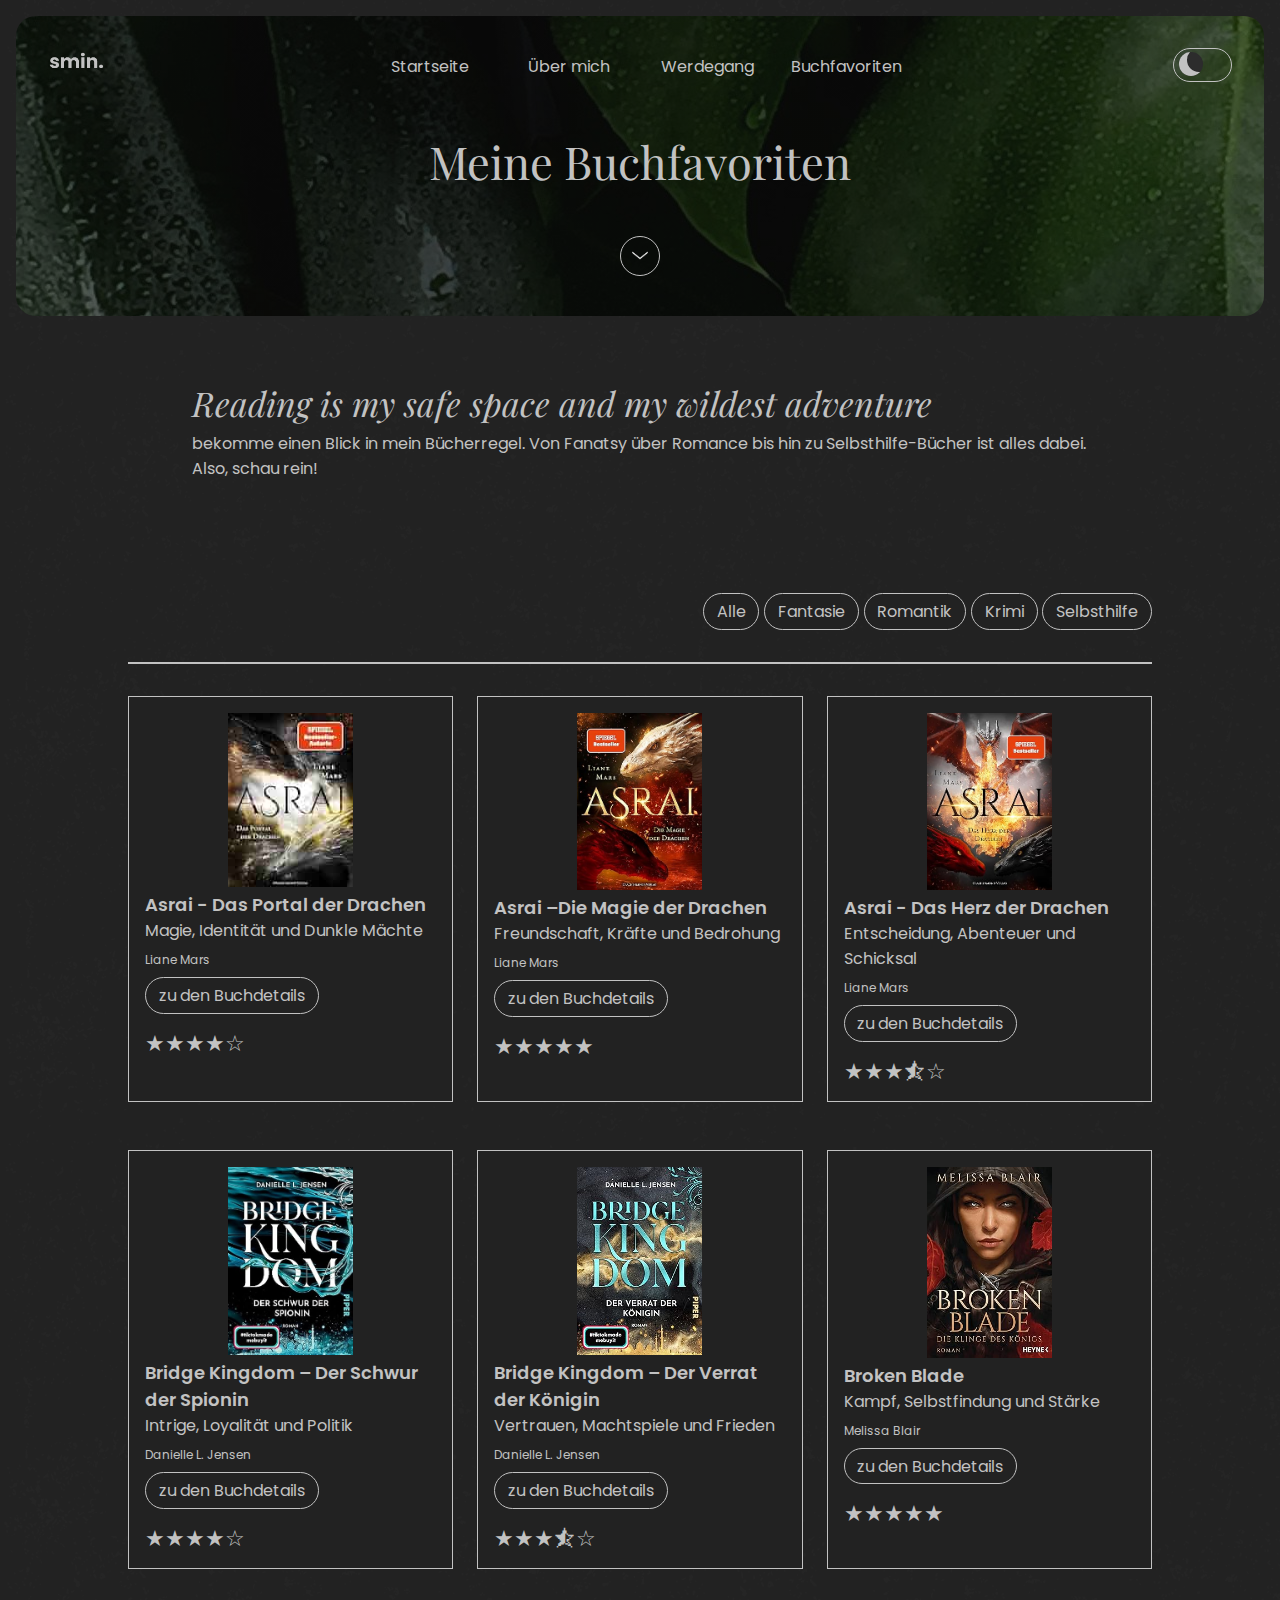
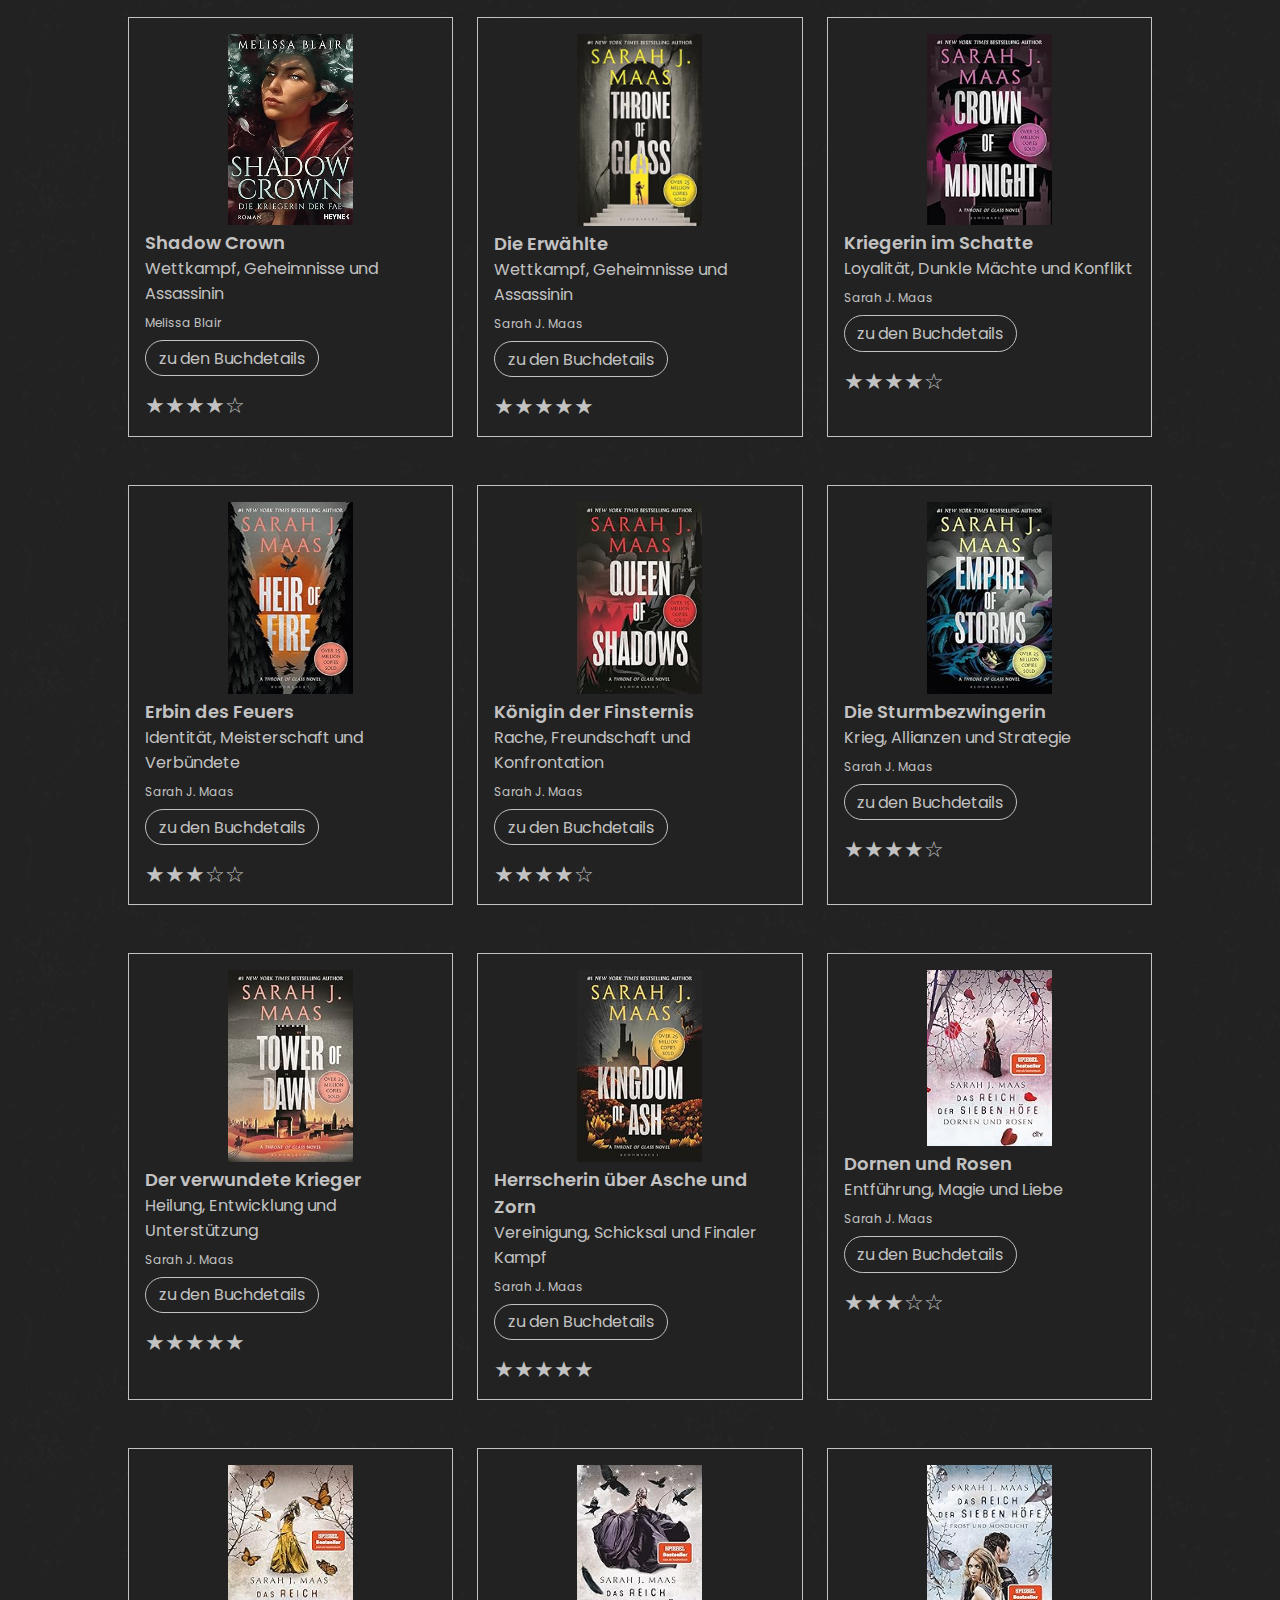
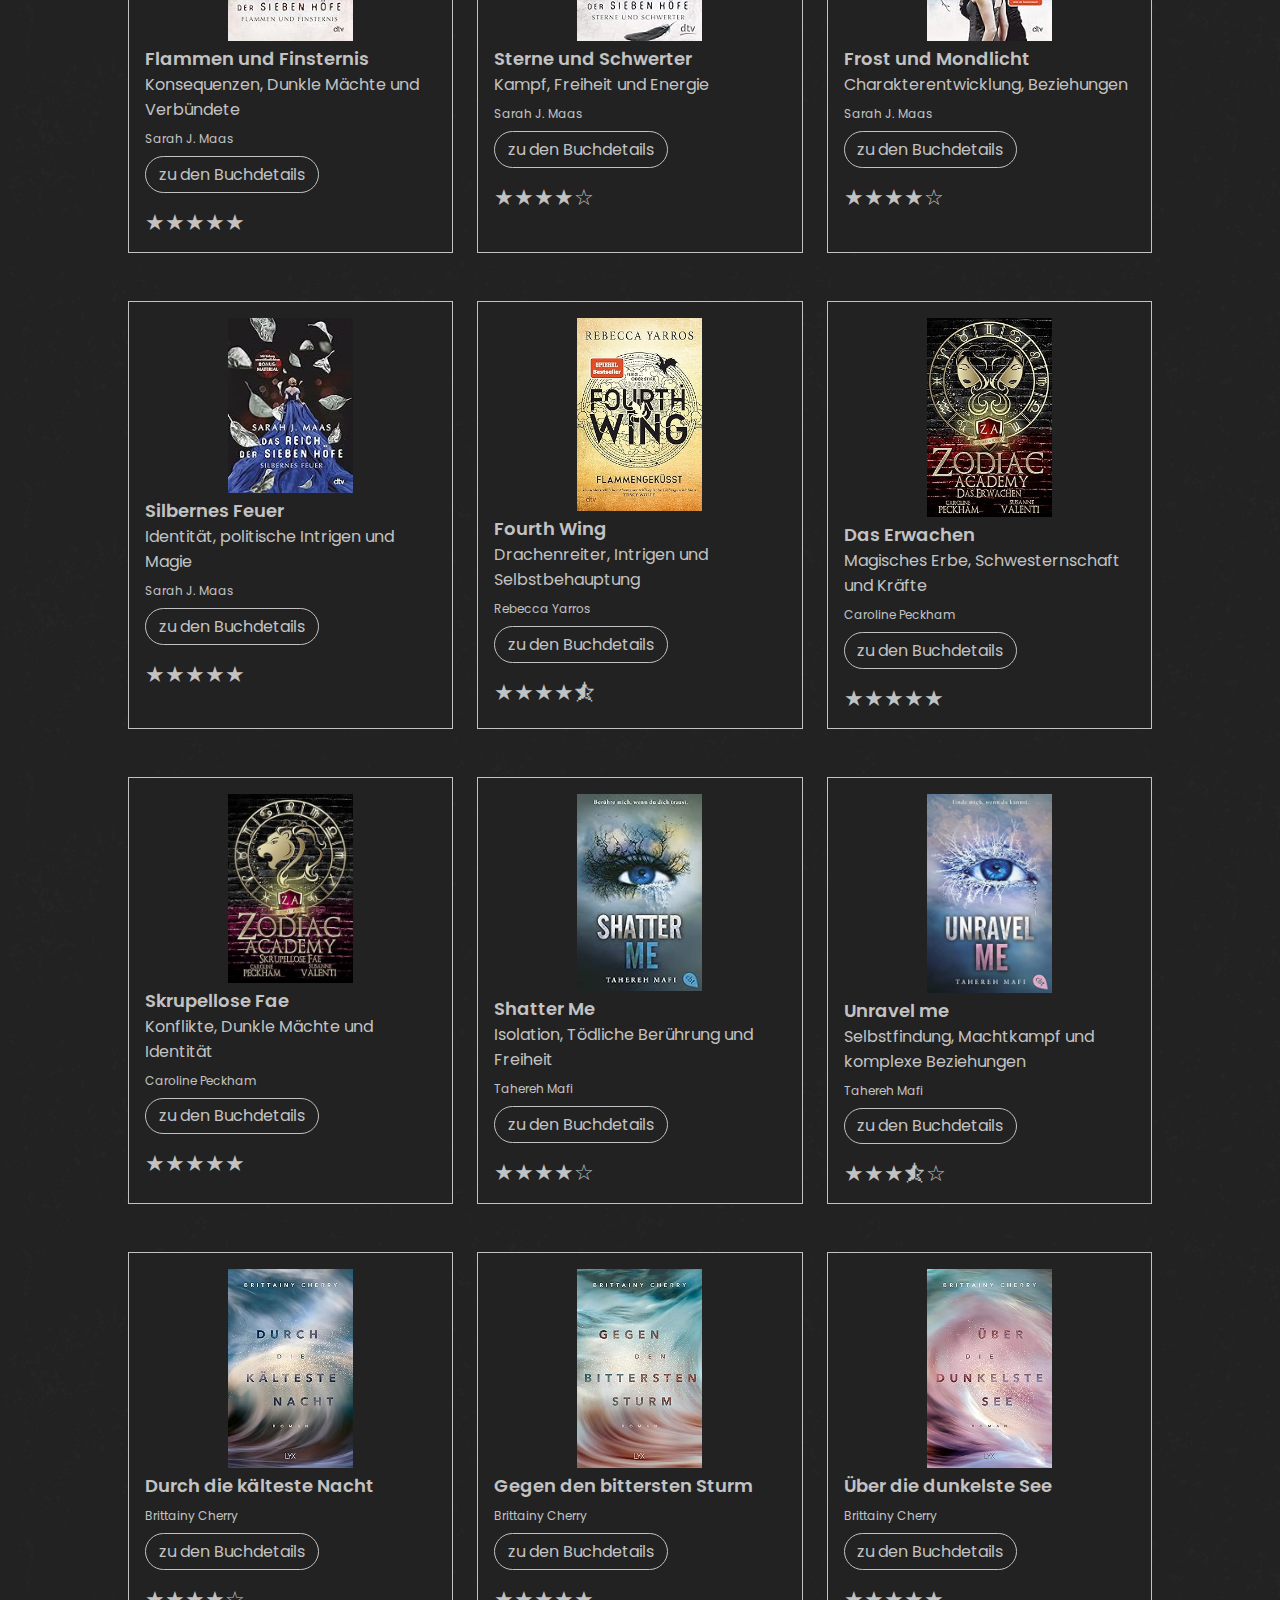
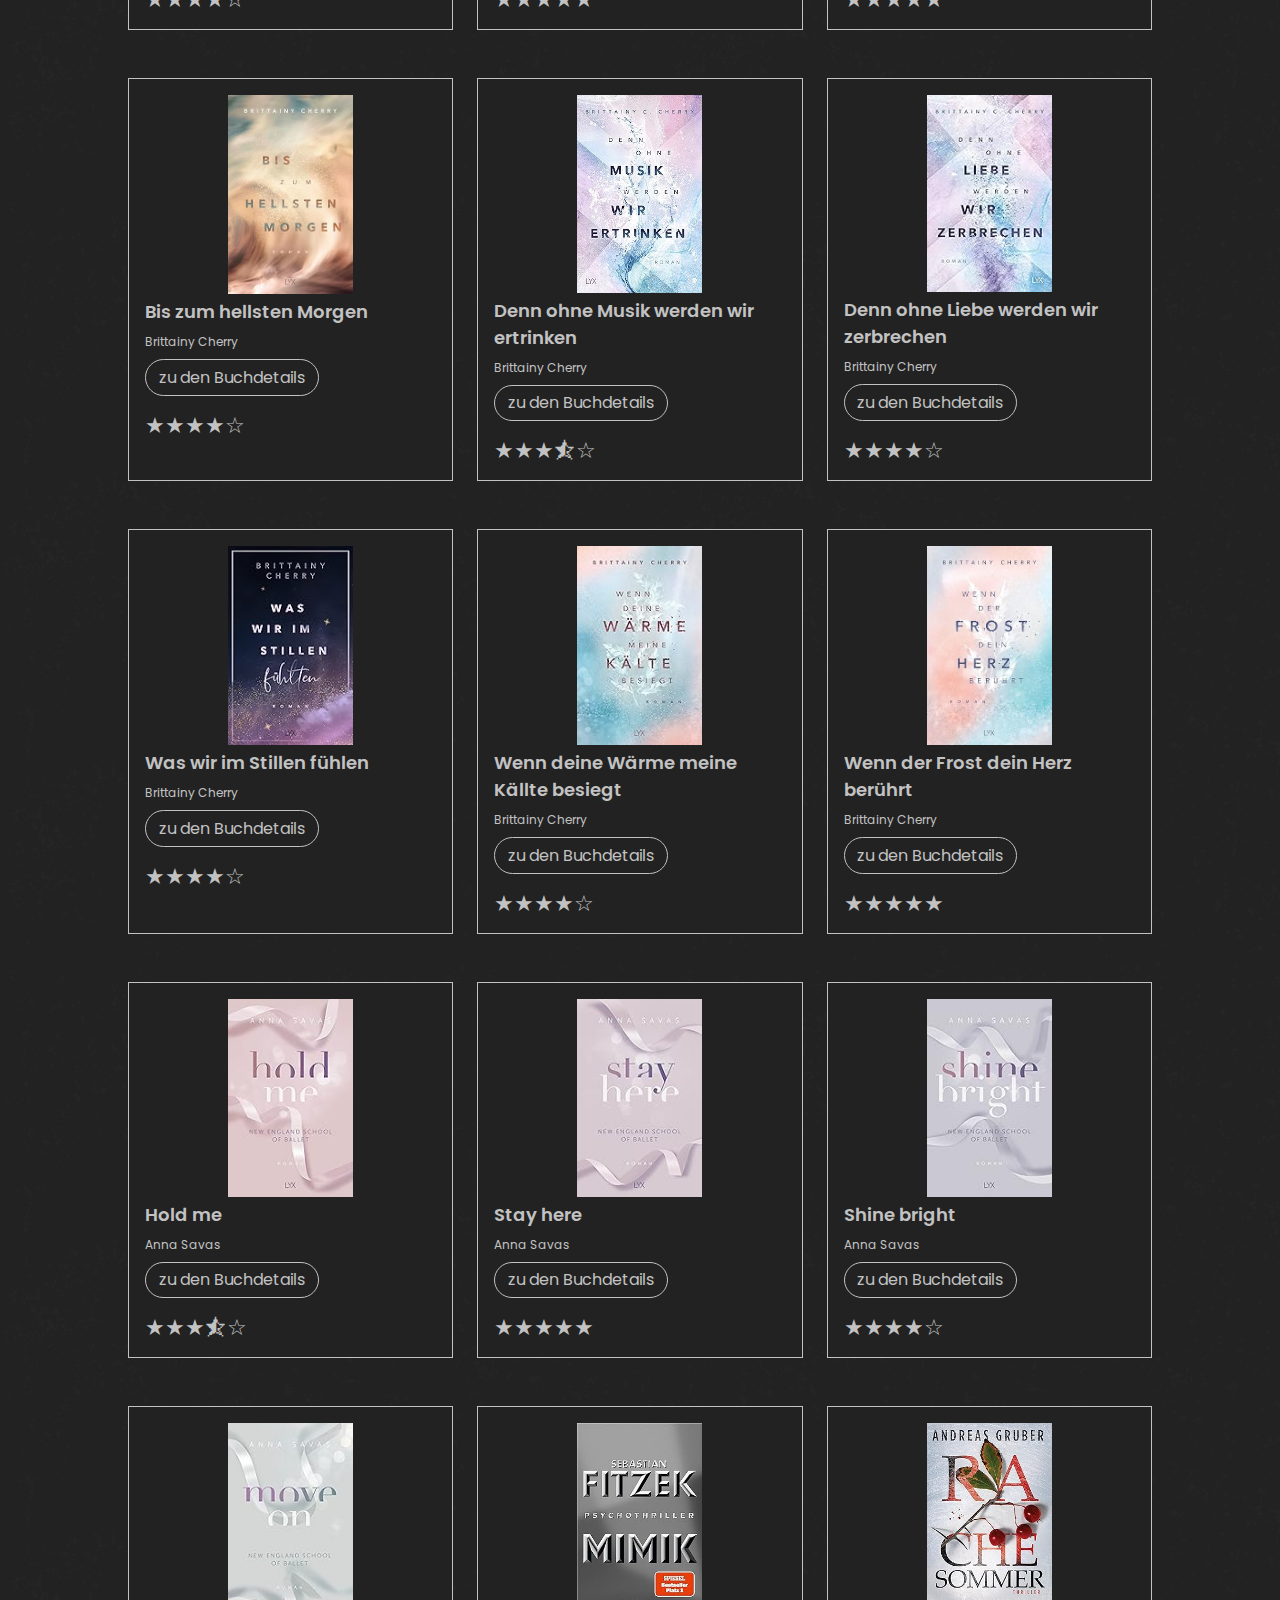
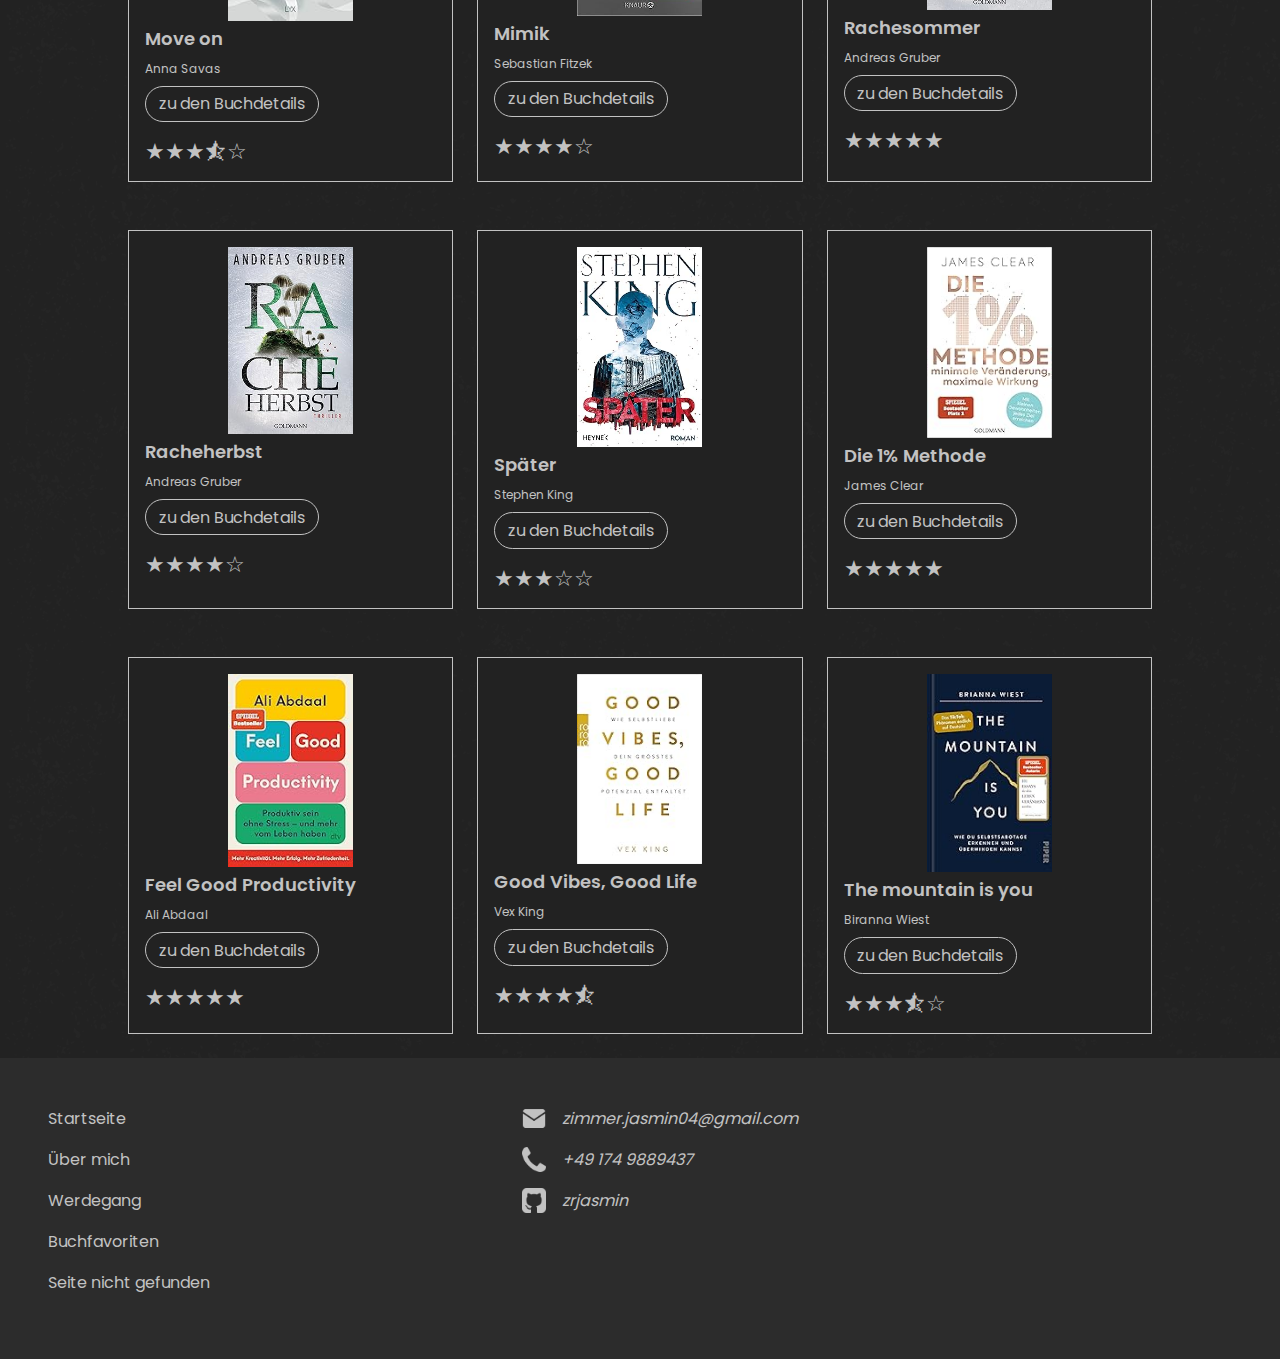
==== commit 03b160b6: "Header Unterscheidung je nach Seite" ====
--- a/buchfavoriten.html
+++ b/buchfavoriten.html
@@ -10,9 +10,10 @@
     <script defer src="./components.js"></script>
     <script defer src="rating.js"></script>
     <script defer src="overlay.js"></script>
+  
   </head>
   <body>
-    <header id="header"></header>
+    <header id="small-header"></header>
 
     <main>
       <section class="intro">
--- a/buchfavoriten.css
+++ b/buchfavoriten.css
@@ -1,6 +1,7 @@
 .intro {
     margin-top: 4rem;
 }
+
 /*nochmal überarbeiten*/
 @media screen and (min-width: 658px) {
     .intro {
@@ -13,14 +14,15 @@
 .buchübersicht {
     margin-top: 7rem;
     height: 100%;
-    
 
     .categories {
         display: flex;
+        width: 100%;
         gap: 0.3rem;
-    }
-
-    
+        flex-wrap: wrap;
+    }
+
+
     button {
         background-color: var(--bg);
         padding: 0.3rem 0.8rem;
@@ -42,20 +44,20 @@
         margin-block: 1rem 2rem;
     }
 
-   
+
     .book-overlay {
         display: none;
         background-color: var(--card);
         position: fixed;
         top: 50%;
         left: 50%;
-        transform:translate(-50%,-50%);
+        transform: translate(-50%, -50%);
         width: 90%;
         padding: 2rem 1.5rem;
         z-index: 1;
-        -webkit-box-shadow: 5px 5px 11px 5px var(--shadow); 
+        -webkit-box-shadow: 5px 5px 11px 5px var(--shadow);
         box-shadow: 5px 5px 11px 5px var(--shadow);
-    
+
         .close {
             position: absolute;
             height: 35px;
@@ -65,13 +67,14 @@
             background-color: transparent;
             border-radius: 5px;
             border: none;
-            width:fit-content;
-        }
+            width: fit-content;
+        }
+
         .overlay-info {
-           margin-block: 1rem;
-        }
-    }
-  
+            margin-block: 1rem;
+        }
+    }
+
     .card {
         display: flex;
         gap: 1rem;
@@ -81,15 +84,15 @@
     }
 
     .card:hover {
-        -webkit-box-shadow: 5px 5px 11px 5px var(--shadow); 
+        -webkit-box-shadow: 5px 5px 11px 5px var(--shadow);
         box-shadow: 5px 5px 11px 5px var(--shadow);
         transition: 0.2s ease-in-out;
-        
-    }
-
-    .book-cover > img {
+
+    }
+
+    .book-cover>img {
         width: 125px;
-       
+
     }
 
     .book-info {
@@ -98,16 +101,15 @@
             font-weight: 600;
             font-size: 1.125rem;
         }
-      
-      
-        .small {
-            margin-top: 0.5rem;
+
+
+        .book-author {
+            margin-block: 0.5rem;
             font-size: 0.75rem;
         }
 
-        .rating {
-           
-        }
+        .rating {}
+
         .star {
             color: var(--font);
             font-size: 1.4rem;
@@ -117,7 +119,7 @@
     .hidden-klappentext {
         display: none;
     }
-     
+
 }
 
 @media screen and (min-width: 640px) {
@@ -128,21 +130,23 @@
         }
 
         .book-overlay {
-            max-width: 800px; 
+            max-width: 800px;
             padding: 3rem 5rem;
             gap: 1rem;
-        
+
             grid-template-columns: 1fr 3fr;
-            
+
             .close {
                 top: 2rem;
                 right: 2rem;
             }
+
             .book-cover {
-                justify-self: center; 
-            }
+                justify-self: center;
+            }
+
             .overlay-info {
-             align-items: center;
+                align-items: center;
             }
 
             p {
@@ -154,16 +158,17 @@
             display: grid;
             grid-template-columns: 1fr 1fr;
             gap: 1.5rem;
-            
-         }
-
-         .card {
+
+        }
+
+        .card {
             display: block;
             justify-items: center;
-         }
-         .book-info {
+        }
+
+        .book-info {
             width: 100%;
-         }
+        }
     }
 }
 
@@ -172,7 +177,7 @@
         .card {
             display: flex;
             align-items: center;
-            
+
             padding: 1rem;
         }
     }
@@ -185,12 +190,12 @@
             display: grid;
             grid-template-columns: 1fr 1fr 1fr;
             gap: 1.5rem;
-            
-         }
-
-         .card {
+
+        }
+
+        .card {
             display: block;
             justify-items: center;
-         }
-    }
-}
+        }
+    }
+}--- a/global.css
+++ b/global.css
@@ -111,9 +111,14 @@
 
 }
 
+ul {
+    padding: 0;
+}
+
 li {
     font-family: "Poppins", sans-serif;
     color: var(--font);
+    list-style-type: none;
     list-style-type: none;
 
 }
@@ -155,12 +160,20 @@
     font-weight: 600;
 }
 
+.serif {
+    font-style: italic;
+}
+
 .small {
     font-size: 14px;
 }
 
 figure {
     margin: 0;
+}
+
+.card {
+    background-color: var(--bg);
 }
 
 @media screen and (min-width: 1024px) {
@@ -173,17 +186,76 @@
 
 
 /*Navigations Styles*/
-.nav-links {
-    display: none;
-    margin: 0;
-
-    a {
+
+nav {
+    display: flex;
+
+    .nav_logo>img {
+        width: 3.5rem;
+    }
+
+    .nav_links {
+        display: none;
+        margin: 0;
+    }
+
+    .nav_link {
         color: var(--hero-text);
     }
 
-
-
-}
+    .switch {
+        display: none;
+        font-size: 17px;
+        position: relative;
+        width: 3.5em;
+        height: 2em;
+    }
+
+    .switch input {
+        position: relative;
+        z-index: 0;
+        appearance: none;
+    }
+
+    .switch input:focus {
+        position: absolute;
+        opacity: 100;
+        width: 90%;
+        height: 90%;
+    }
+
+    .slider {
+        position: absolute;
+        cursor: pointer;
+        top: 0;
+        left: 0;
+        right: 0;
+        bottom: 0;
+        transition: .5s;
+        border-radius: 30px;
+        border: 1px solid var(--hero-text)
+    }
+
+    .slider:before {
+        position: absolute;
+        content: "";
+        height: 1.4em;
+        width: 1.4em;
+        border-radius: 50%;
+        left: 10%;
+        bottom: 15%;
+        box-shadow: inset 8px -4px 0px 0px var(--hero-text);
+        background: var(--card);
+        transition: .5s;
+    }
+
+    input:checked+.slider:before {
+        transform: translateX(100%);
+        box-shadow: inset 15px -4px 0px 15px var(--hero-text);
+    }
+
+}
+
 
 /*mobile Menu*/
 .active {
@@ -199,28 +271,22 @@
     z-index: 2;
     padding: 2rem;
 
-    .nav-links {
-
+    .nav_links {
         display: block;
         text-align: center;
         padding: 0;
         grid-column: 1/3;
         justify-self: center;
 
-        a {
-            color: var(--font)
-        }
-    }
-
-    a {
-        font-size: 1.22rem;
-
-    }
-
-    li {
-        margin-block: 2rem;
-    }
-
+        li {
+            margin-block: 2rem;
+        }
+
+        .nav_link {
+            color: var(--font);
+            font-size: 1.22rem;
+        }
+    }
 
     .switch {
         display: block;
@@ -229,102 +295,15 @@
         color: var(--font)
     }
 
-    .slider {
-        border: 1px solid var(--font)
-    }
-
-    .slider:before {
-        box-shadow: inset 8px -4px 0px 0px var(--font)
-    }
-
-    input:checked+.slider:before {
-        box-shadow: inset 15px -4px 0px 15px var(--font)
-    }
-
     .hamburger span {
         background-color: var(--font);
     }
 
-
-}
-
-.nav-links>li {
-    list-style-type: none;
-}
-
-
-
-.card {
-    background-color: var(--bg);
-}
-
-nav {
-    display: flex;
-
-}
-
-.logo>img {
-    width: 3.5rem;
-}
-
-
-.switch {
-    display: none;
-    font-size: 17px;
-    position: relative;
-    width: 3.5em;
-    height: 2em;
-}
-
-
-.switch input {
-    position: relative;
-    z-index: 0;
-    appearance: none;
-}
-
-.switch input:focus {
-    position: absolute;
-    opacity: 100;
-    width: 90%;
-    height: 90%;
-}
-
-.slider {
-    position: absolute;
-    cursor: pointer;
-    top: 0;
-    left: 0;
-    right: 0;
-    bottom: 0;
-
-    transition: .5s;
-    border-radius: 30px;
-    border: 1px solid var(--hero-text)
-}
-
-.slider:before {
-    position: absolute;
-    content: "";
-    height: 1.4em;
-    width: 1.4em;
-    border-radius: 50%;
-    left: 10%;
-    bottom: 15%;
-    box-shadow: inset 8px -4px 0px 0px var(--hero-text);
-    background: var(--card);
-    transition: .5s;
-}
-
-
-
-input:checked+.slider:before {
-    transform: translateX(100%);
-    box-shadow: inset 15px -4px 0px 15px var(--hero-text);
-}
-
-
-/*Hamburger Menu*/
+}
+
+
+
+/*Hamburger Icon*/
 .hamburger {
     background-color: transparent;
     border: none;
@@ -369,8 +348,9 @@
     top: 24px;
 }
 
+
 /*Desktop Nav*/
-@media screen and (min-width: 768px) {
+@media (min-width: 768px) {
 
     /*general style*/
     .desktop-hidden {
@@ -379,40 +359,34 @@
 
     nav {
         justify-content: space-between;
-    }
-
-    .nav-links {
-        display: grid;
-        grid-template-columns: 1fr 1fr 1fr 1fr;
-        justify-content: space-between;
-        gap: 1rem;
+
+        .nav_links {
+            display: grid;
+            grid-template-columns: 1fr 1fr 1fr 1fr;
+            justify-content: space-between;
+            gap: 1rem;
+        }
 
         li {
             text-align: center;
             padding: 5px;
             border: 1px solid transparent;
             border-radius: 2rem;
-
         }
 
         li:hover {
             border: 1px solid var(--hero-text);
             transition: 0.2s ease-in-out;
-
-
-        }
-
-    }
-
-    /*toggle styles*/
-    .switch {
-        display: block;
-    }
-
+        }
+
+        .switch {
+            display: block;
+        }
+    }
 }
 
 @media screen and (min-width: 992px) {
-    .nav-links {
+    .nav_links {
         gap: 2rem;
     }
 
@@ -420,39 +394,36 @@
 
 
 header {
-    position: relative;
+    display: flex;
+    flex-direction: column;
+    justify-content: space-between;
     background-size: cover;
     margin: 1rem;
     padding: 1rem;
     border-radius: 20px;
 
-    h1 {
+    .header_heading {
         color: var(--hero-text);
         text-align: center;
         padding-block: 1rem 2rem;
     }
-
-
-}
-
-.text-wrapper {
-    margin-inline: 1rem;
-}
-
-
-
-header>button {
+}
+
+
+.scrollButton {
     display: flex;
+    align-self: center;
     justify-content: center;
+    width: 2.5rem;
+    height: 2.5rem;
+    margin-bottom: 0.5rem;
     background: none;
     border: 1px solid var(--hero-text);
     border-radius: 100%;
-    width: 2.5rem;
-    height: 2.5rem;
-    margin: auto;
-}
-
-header>button>img {
+    cursor: pointer;
+}
+
+.scrollButton>img {
     padding-top: 0.7rem;
     width: 1rem;
     height: 1.5rem;
@@ -461,8 +432,11 @@
 
 @media screen and (min-width: 640px) {
     header {
-        h1 {
-            padding-block: 2rem 3rem
+        height: 15.625rem;
+
+
+        .header_heading {
+            padding: 0;
         }
 
         .detail-text {
@@ -477,15 +451,11 @@
 
 @media screen and (min-width: 768px) {
     header {
+        height: 18.75rem;
         padding: 2rem;
     }
 
-    .text-wrapper {
-        margin: auto;
-        width: 90%;
-        max-width: 950px;
-        margin-bottom: 2rem;
-    }
+
 
     header>button {
         margin-bottom: 1rem;
@@ -498,12 +468,13 @@
     background-color: var(--card);
     padding: 2rem;
 
-    ul {
+    .footer_links {
         padding-left: 0;
         margin: 0;
     }
 
-    li {
+    .page,
+    .contact-li {
         list-style-type: none;
         margin-bottom: 1rem
     }
@@ -539,7 +510,6 @@
             grid-template-columns: 1fr 1fr;
             margin-inline: auto;
             width: 80%;
-
         }
 
     }
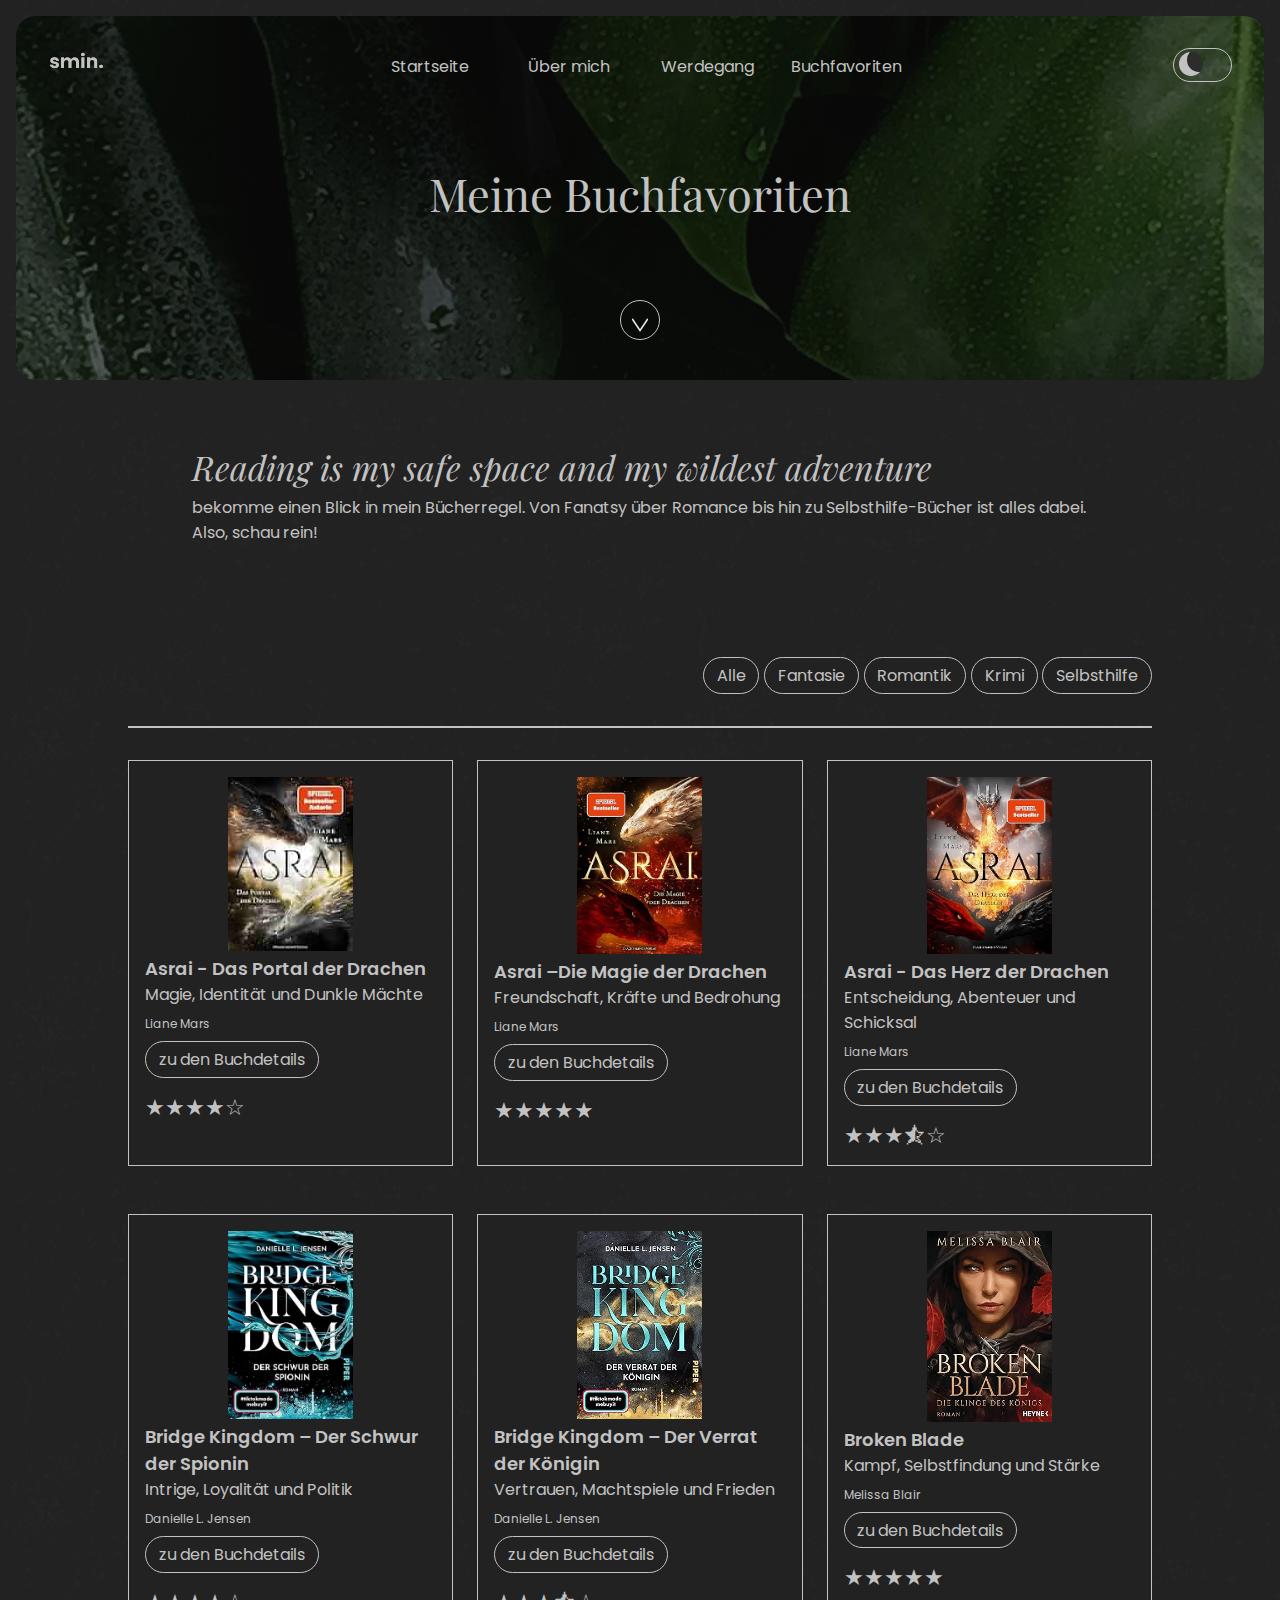
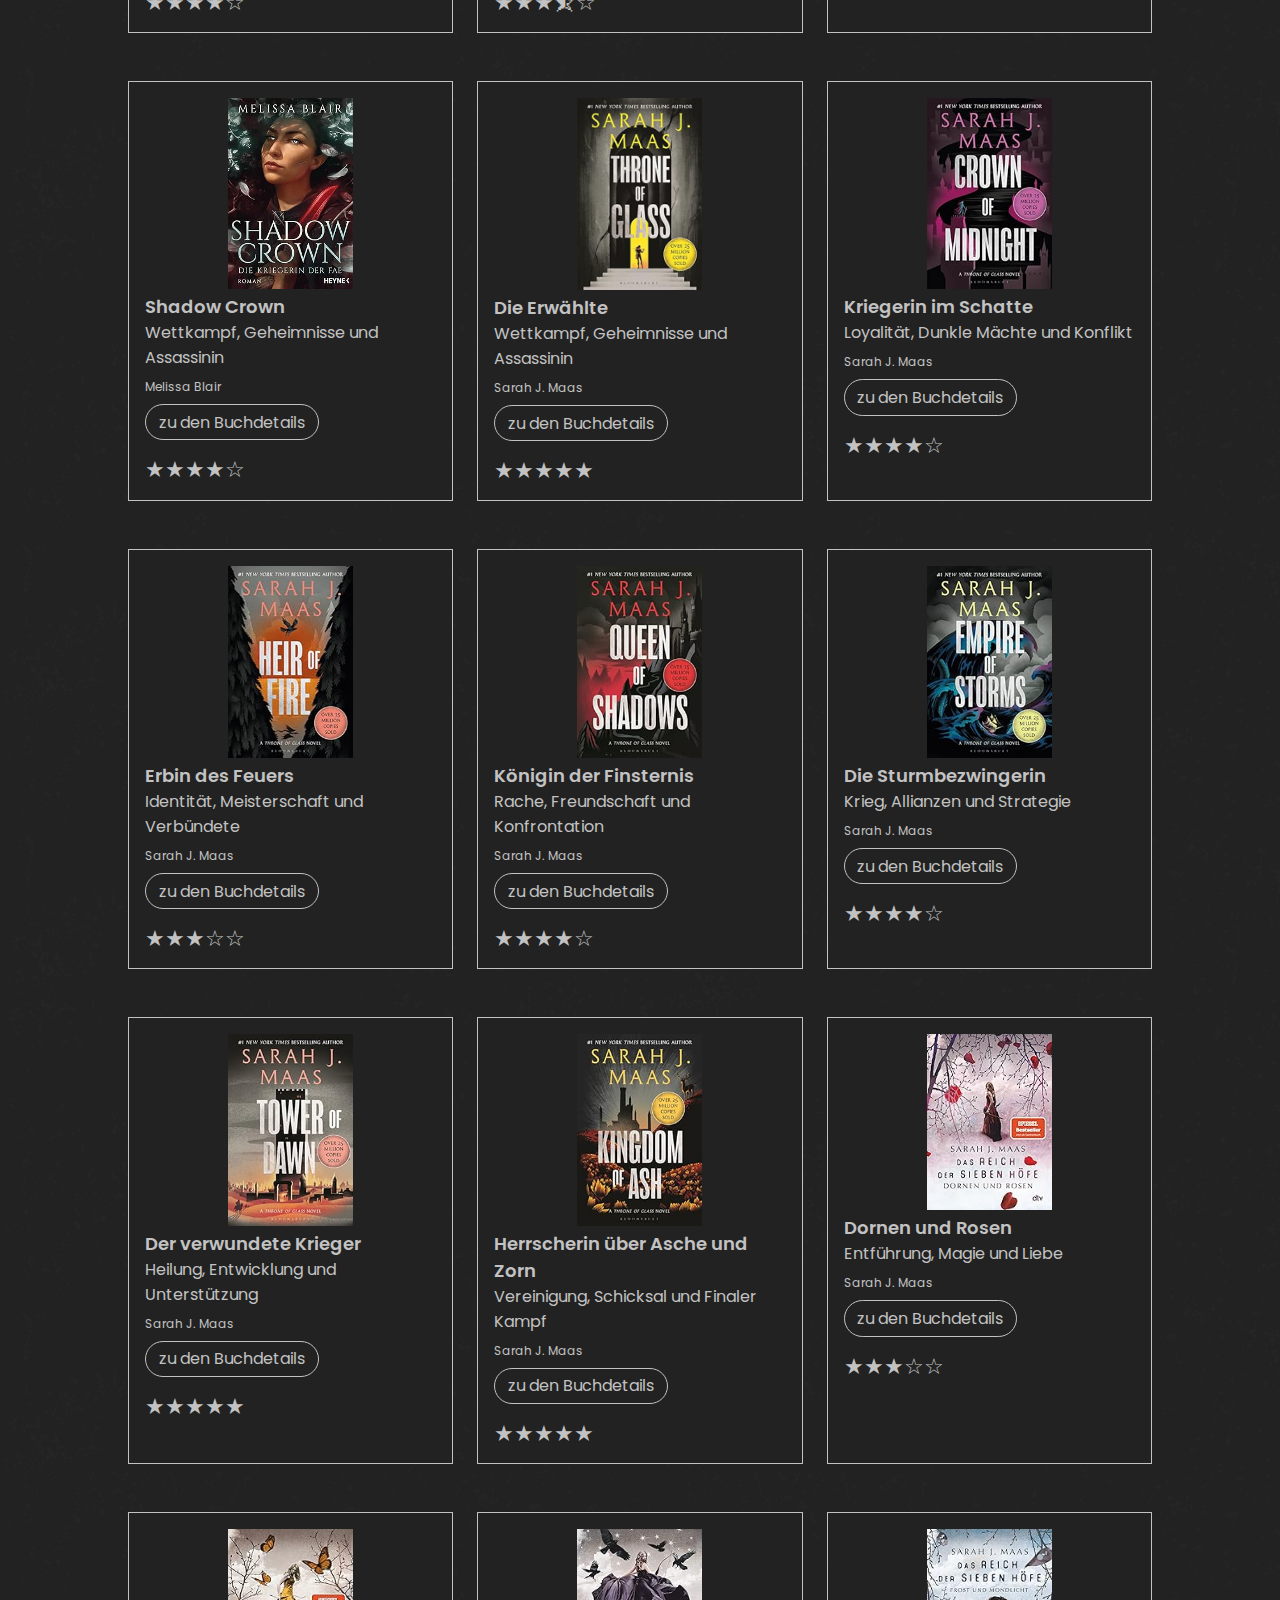
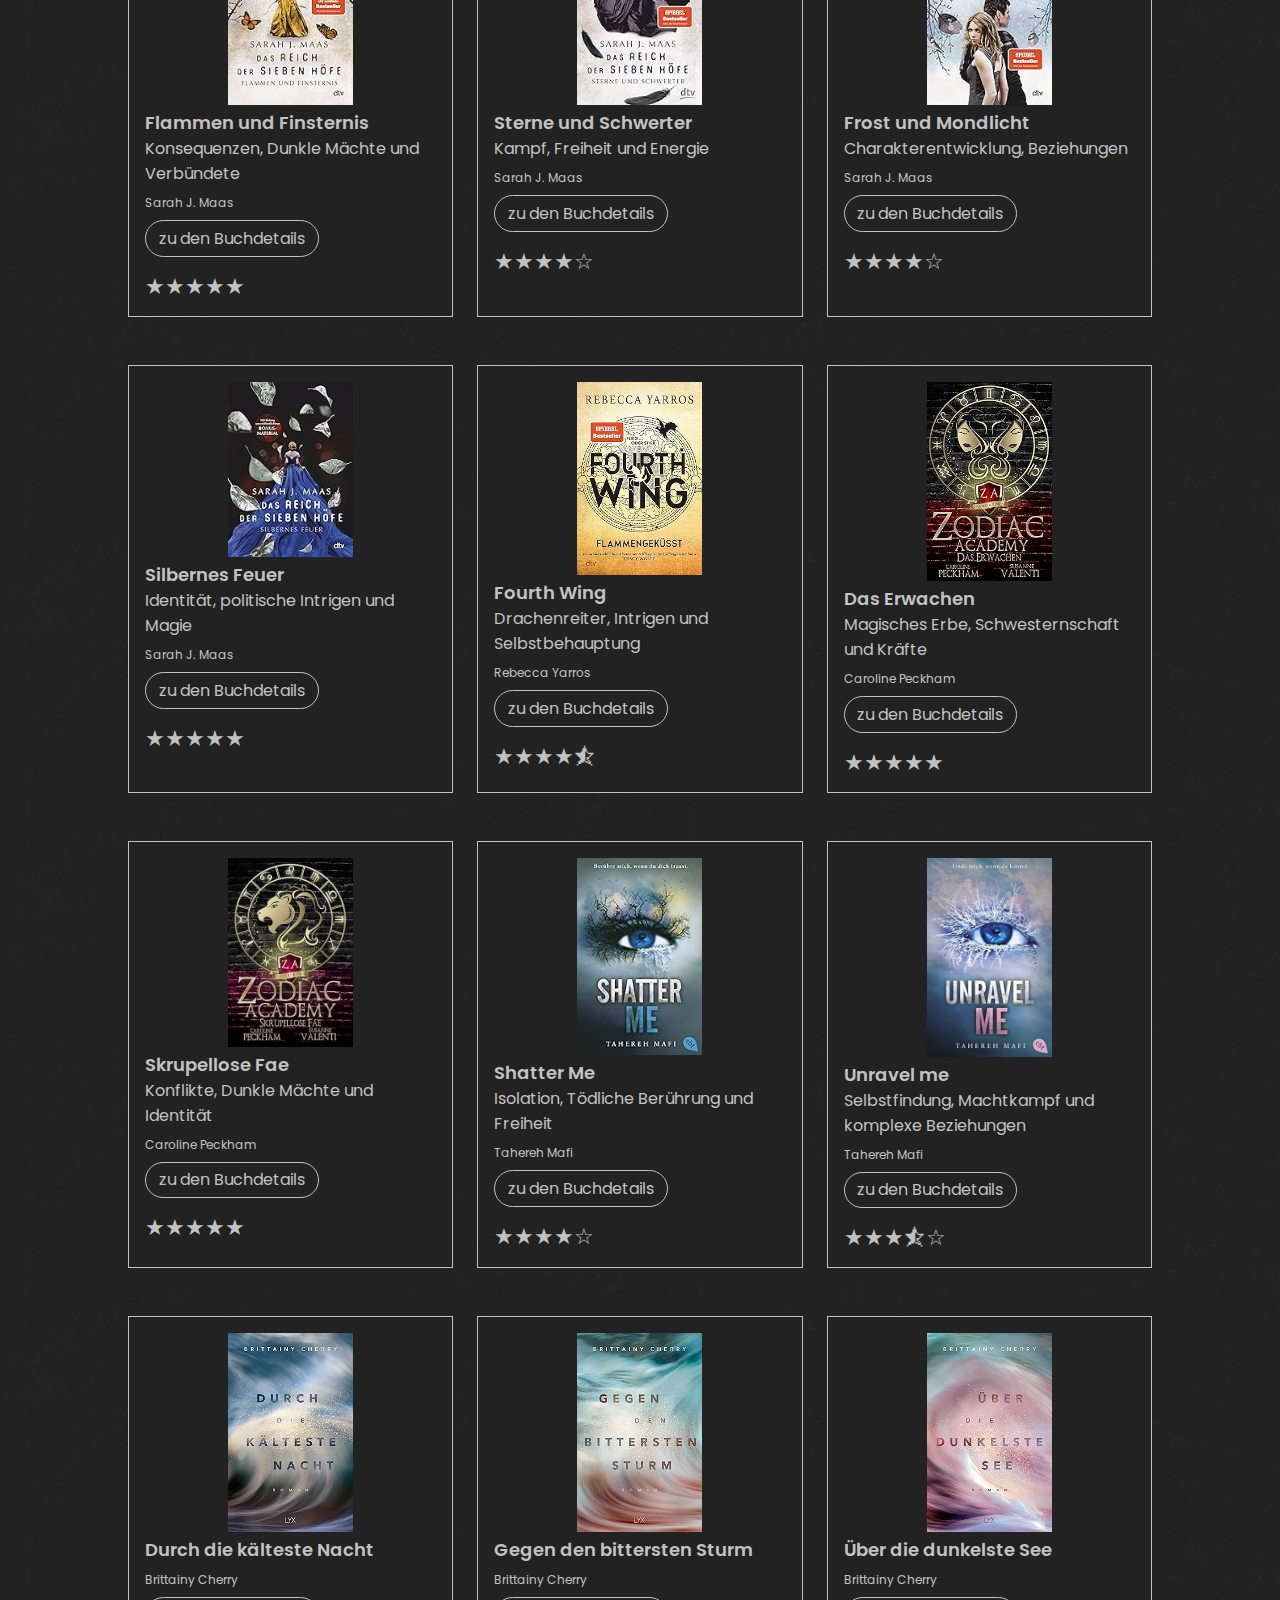
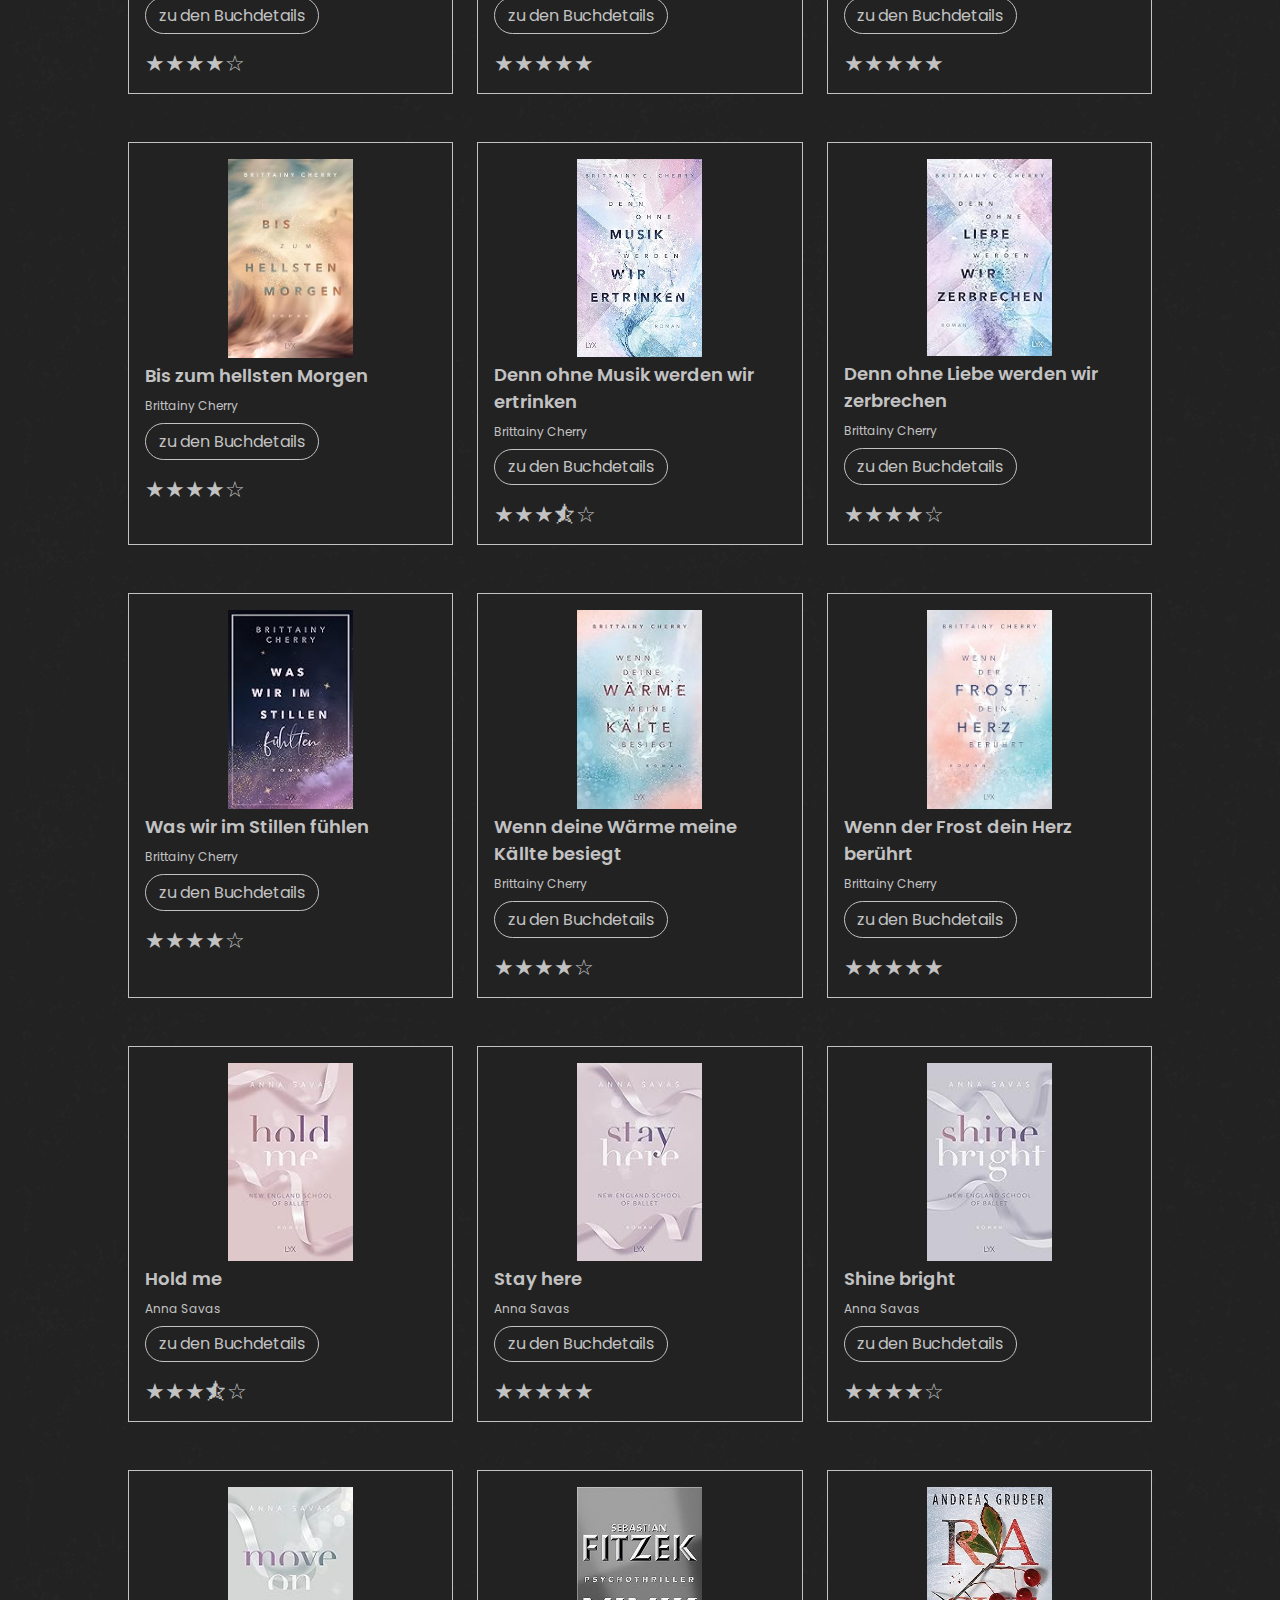
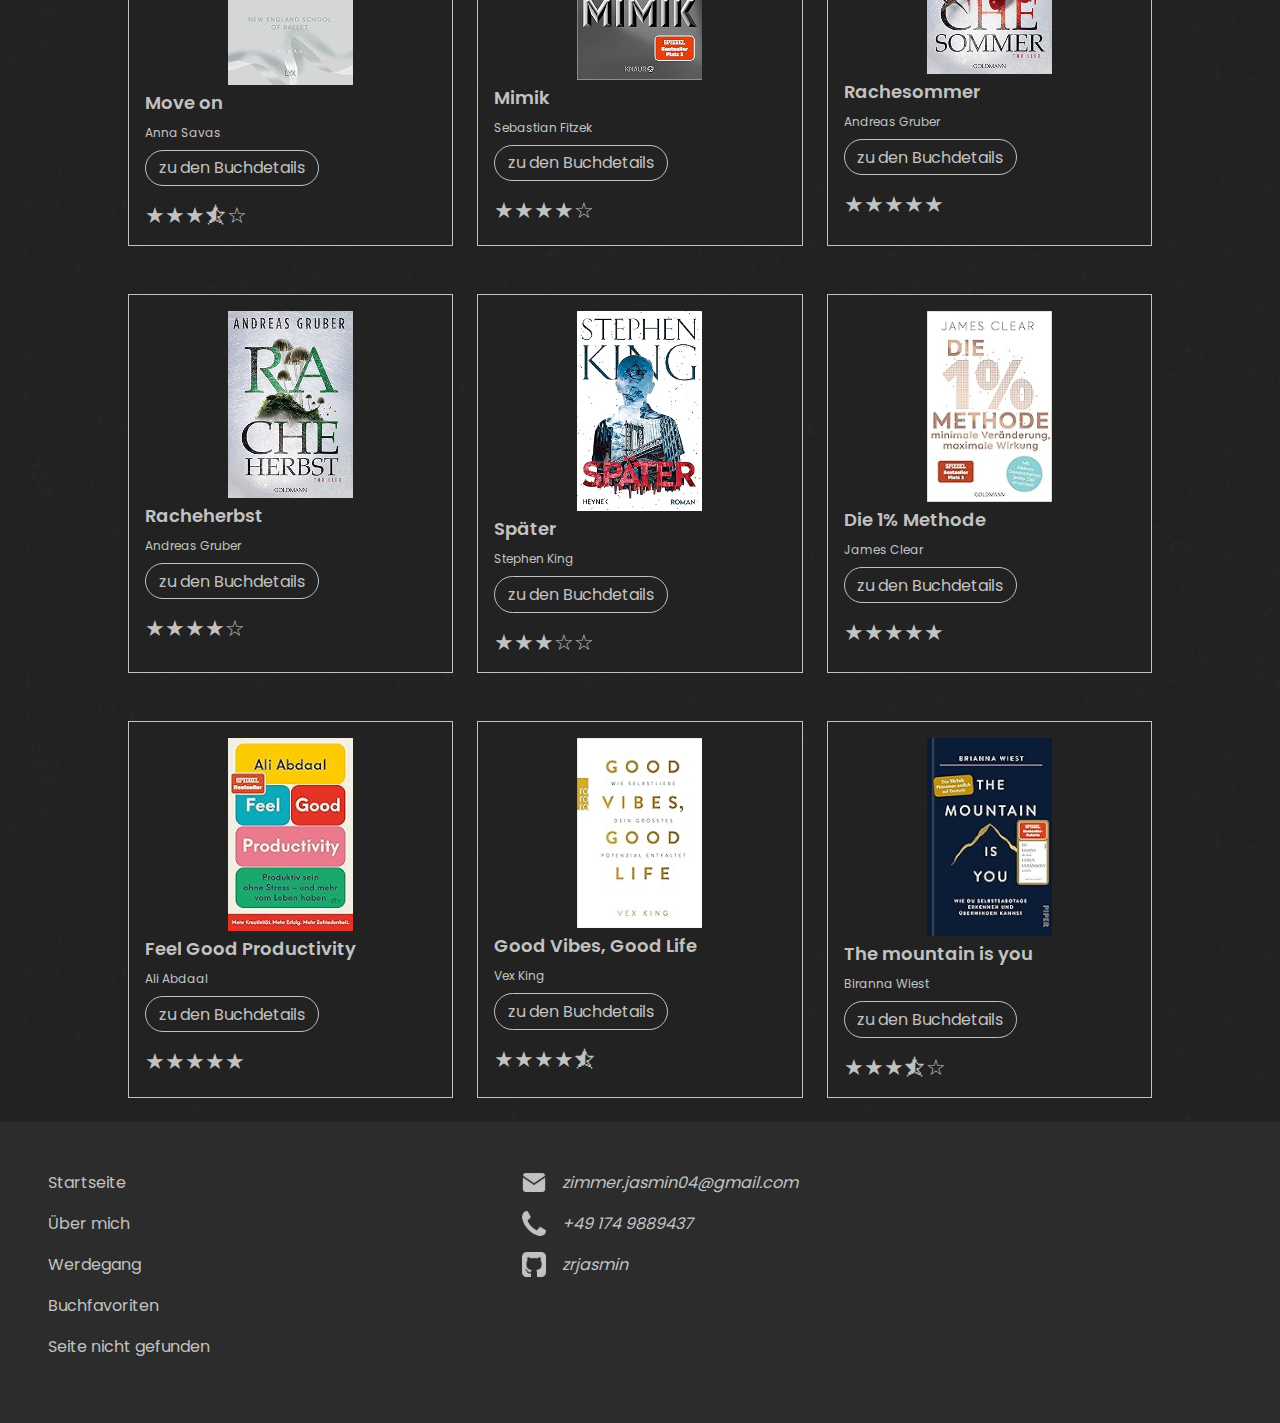
==== commit df5ddec6: "relative Pfade angepasst" ====
--- a/buchfavoriten.html
+++ b/buchfavoriten.html
@@ -7,9 +7,10 @@
     <link rel="stylesheet" href="buchfavoriten.css" />
     <link rel="stylesheet" href="global.css" />
     <script src="https://code.jquery.com/jquery-3.6.0.min.js"></script>
-    <script defer src="./components.js"></script>
-    <script defer src="rating.js"></script>
-    <script defer src="overlay.js"></script>
+    <script defer src="./js/components.js"></script>
+    <script defer src="./js/rating.js"></script>
+    <script defer src="./js/bookFilter.js"></script>
+    <script defer src="./js/overlay.js"></script>
   
   </head>
   <body>
@@ -773,7 +774,7 @@
           <article class="card romance">
             <figure class="book-cover">
               <img
-                src="/images/buecher/gegen-den-bittersten-sturm.jpg"
+                src="./images/buecher/gegen-den-bittersten-sturm.jpg"
                 alt="Buchcover mit grünen und rosanen fließenden Formen"
                 class="book-image"
               />
@@ -860,7 +861,7 @@
           <article class="card romance">
             <figure class="book-cover">
               <img
-                src="/images/buecher/denn-ohne-musik-werden-wir-ertrinken.jpg"
+                src="./images/buecher/denn-ohne-musik-werden-wir-ertrinken.jpg"
                 alt="Buchcover mit vielen bunten Sprenklern"
                 class="book-image"
               />
@@ -890,7 +891,7 @@
           <article class="card romance">
             <figure class="book-cover">
               <img
-                src="/images/buecher/denn-ohne-liebe-werden-wir-zerbrechen.jpg"
+                src="./images/buecher/denn-ohne-liebe-werden-wir-zerbrechen.jpg"
                 alt="Buchcover mit vielen bunten Sprenklern"
                 class="book-image"
               />
@@ -949,7 +950,7 @@
           <article class="card romance">
             <figure class="book-cover">
               <img
-                src="/images/buecher/wenn-deine-wärme-meine-kälte-besiegt.jpg"
+                src="./images/buecher/wenn-deine-wärme-meine-kälte-besiegt.jpg"
                 alt="Buchcover mit fließeden Formen und zarten Farben"
                 class="book-image"
               />
@@ -979,7 +980,7 @@
           <article class="card romance">
             <figure class="book-cover">
               <img
-                src="/images/buecher/wenn-der-frost-dein-herz-berührt.jpg"
+                src="./images/buecher/wenn-der-frost-dein-herz-berührt.jpg"
                 alt="Buchcover mit fließeden Formen und zarten Farben"
                 class="book-image"
               />
--- a/global.css
+++ b/global.css
@@ -2,35 +2,35 @@
 
 @font-face {
     font-family: "Playfair Display";
-    src: url("/fonts/PlayfairDisplay-VariableFont_wght.ttf") format("truetype");
+    src: url("./fonts/PlayfairDisplay-VariableFont_wght.ttf") format("truetype");
     font-weight: normal;
     font-style: normal;
 }
 
 @font-face {
     font-family: "Playfair Display";
-    src: url("/fonts/PlayfairDisplay-Italic-VariableFont_wght.ttf") format("truetype");
+    src: url("./fonts/PlayfairDisplay-Italic-VariableFont_wght.ttf") format("truetype");
     font-weight: normal;
     font-style: italic;
 }
 
 @font-face {
     font-family: "Poppins";
-    src: url("/fonts/Poppins-Regular.ttf") format("truetype");
+    src: url("./fonts/Poppins-Regular.ttf") format("truetype");
     font-weight: 400;
     font-style: normal;
 }
 
 @font-face {
     font-family: "Poppins";
-    src: url("/fonts/Poppins-Medium.ttf") format("truetype");
+    src: url("./fonts/Poppins-Medium.ttf") format("truetype");
     font-weight: 500;
     font-style: normal;
 }
 
 @font-face {
     font-family: "Poppins";
-    src: url("/fonts/Poppins-SemiBold.ttf") format("truetype");
+    src: url("./fonts/Poppins-SemiBold.ttf") format("truetype");
     font-weight: 600;
     font-style: normal;
 }
@@ -72,8 +72,7 @@
     background-image: url(./images/dark-bg.png);
 }
 
-*,
-*::after,
+* *::after,
 *::before {
     box-sizing: inherit;
 }
